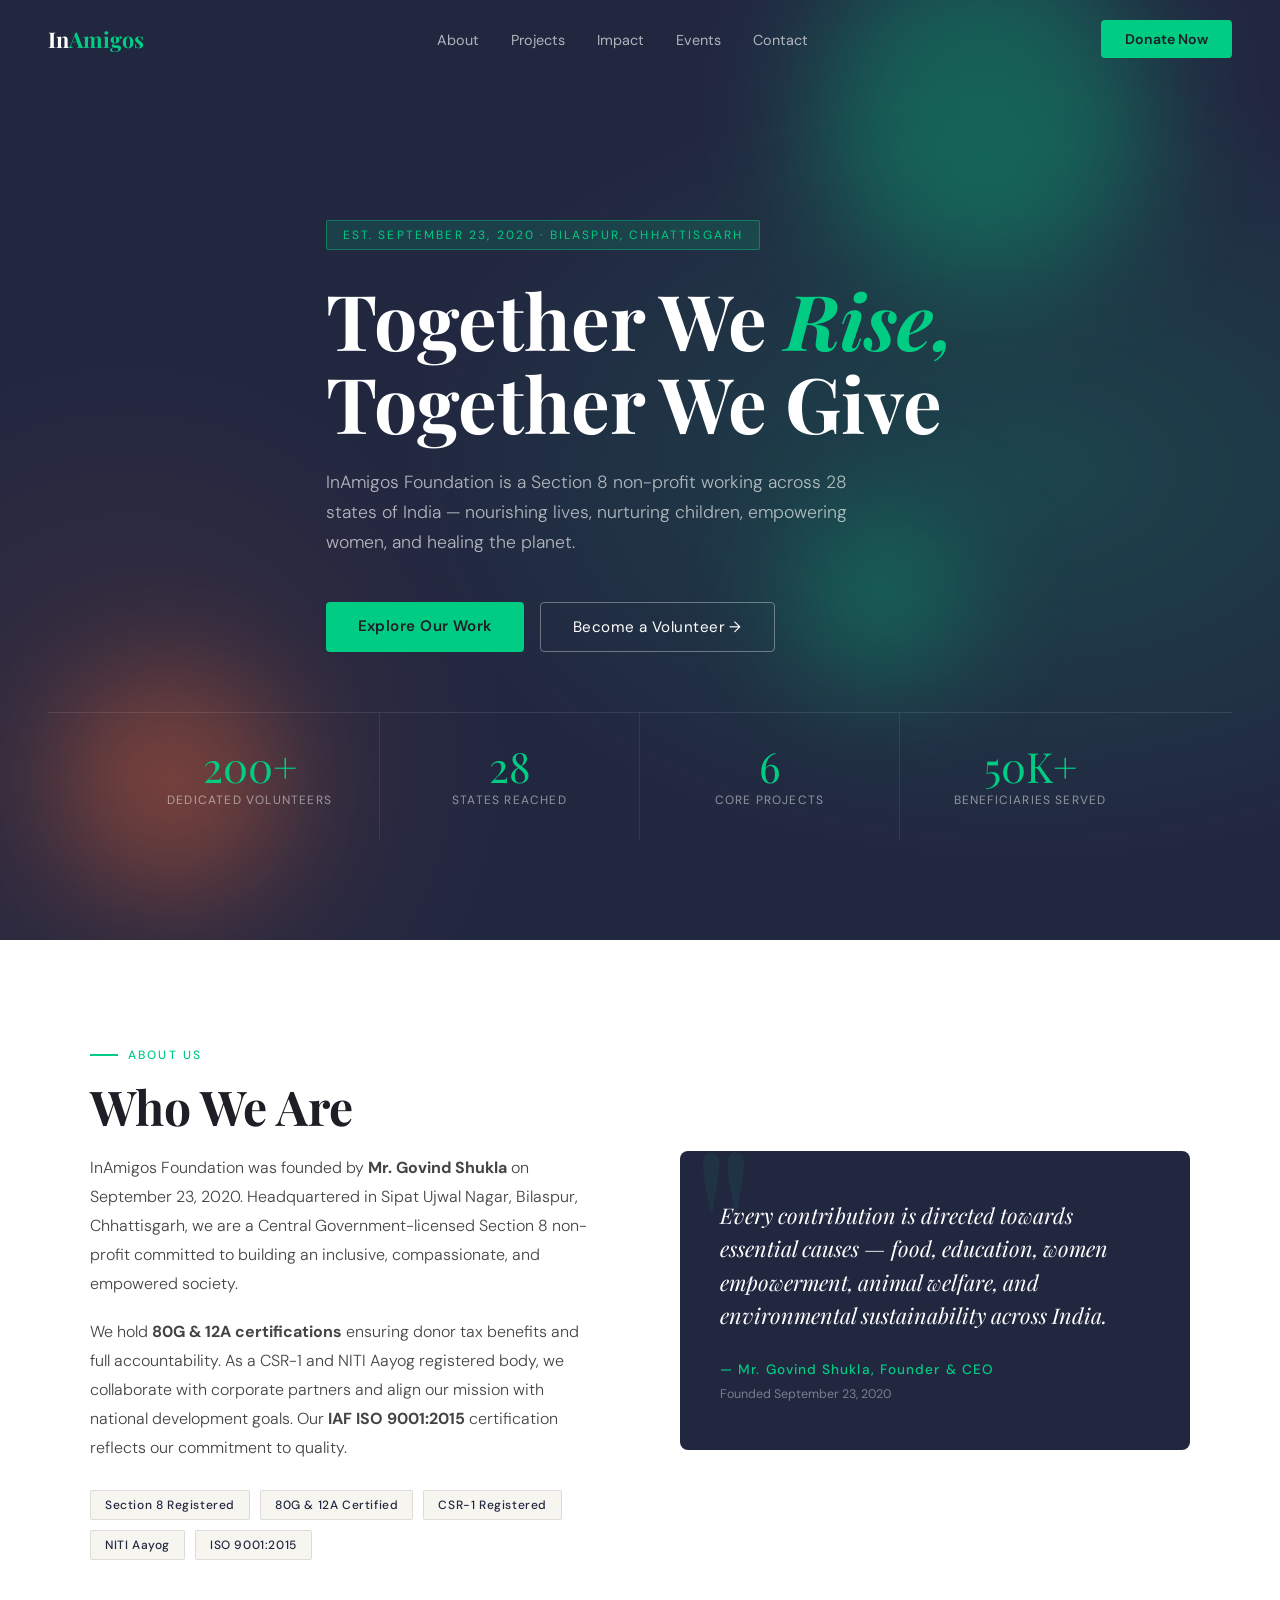
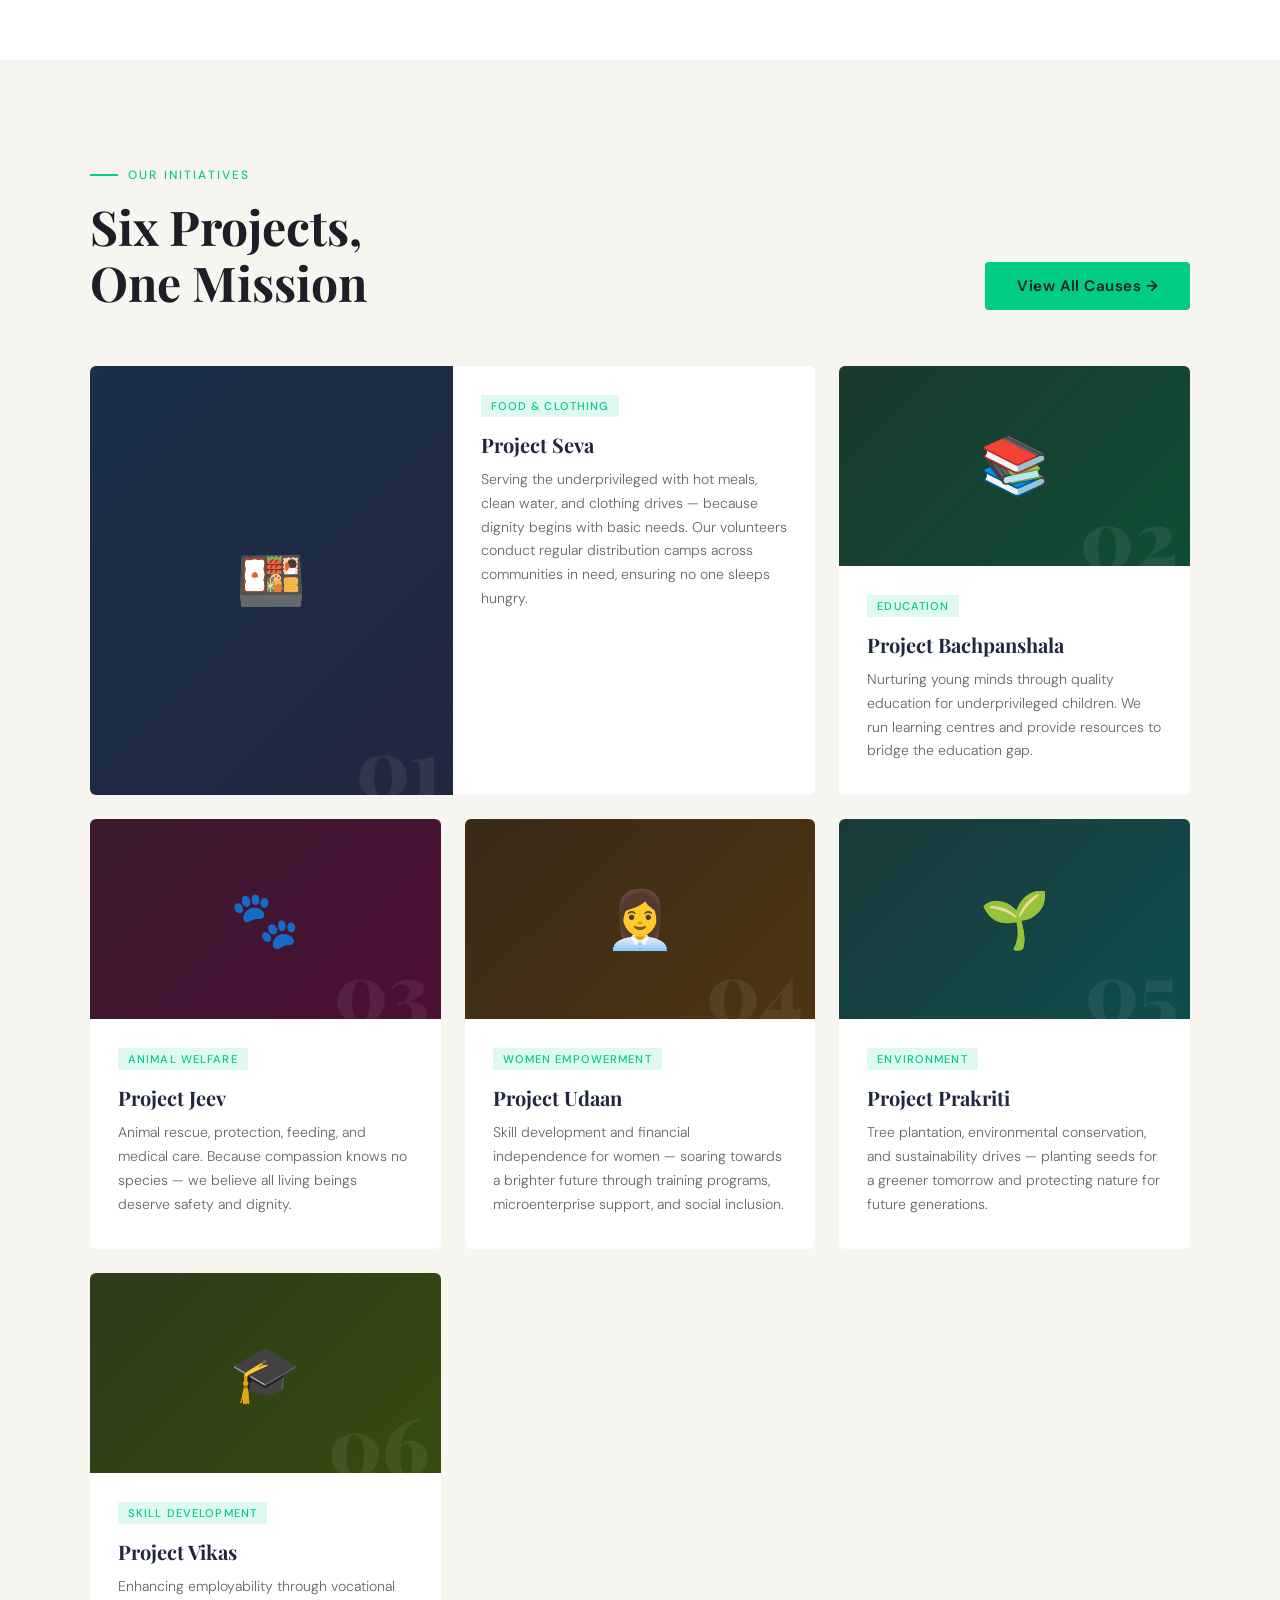
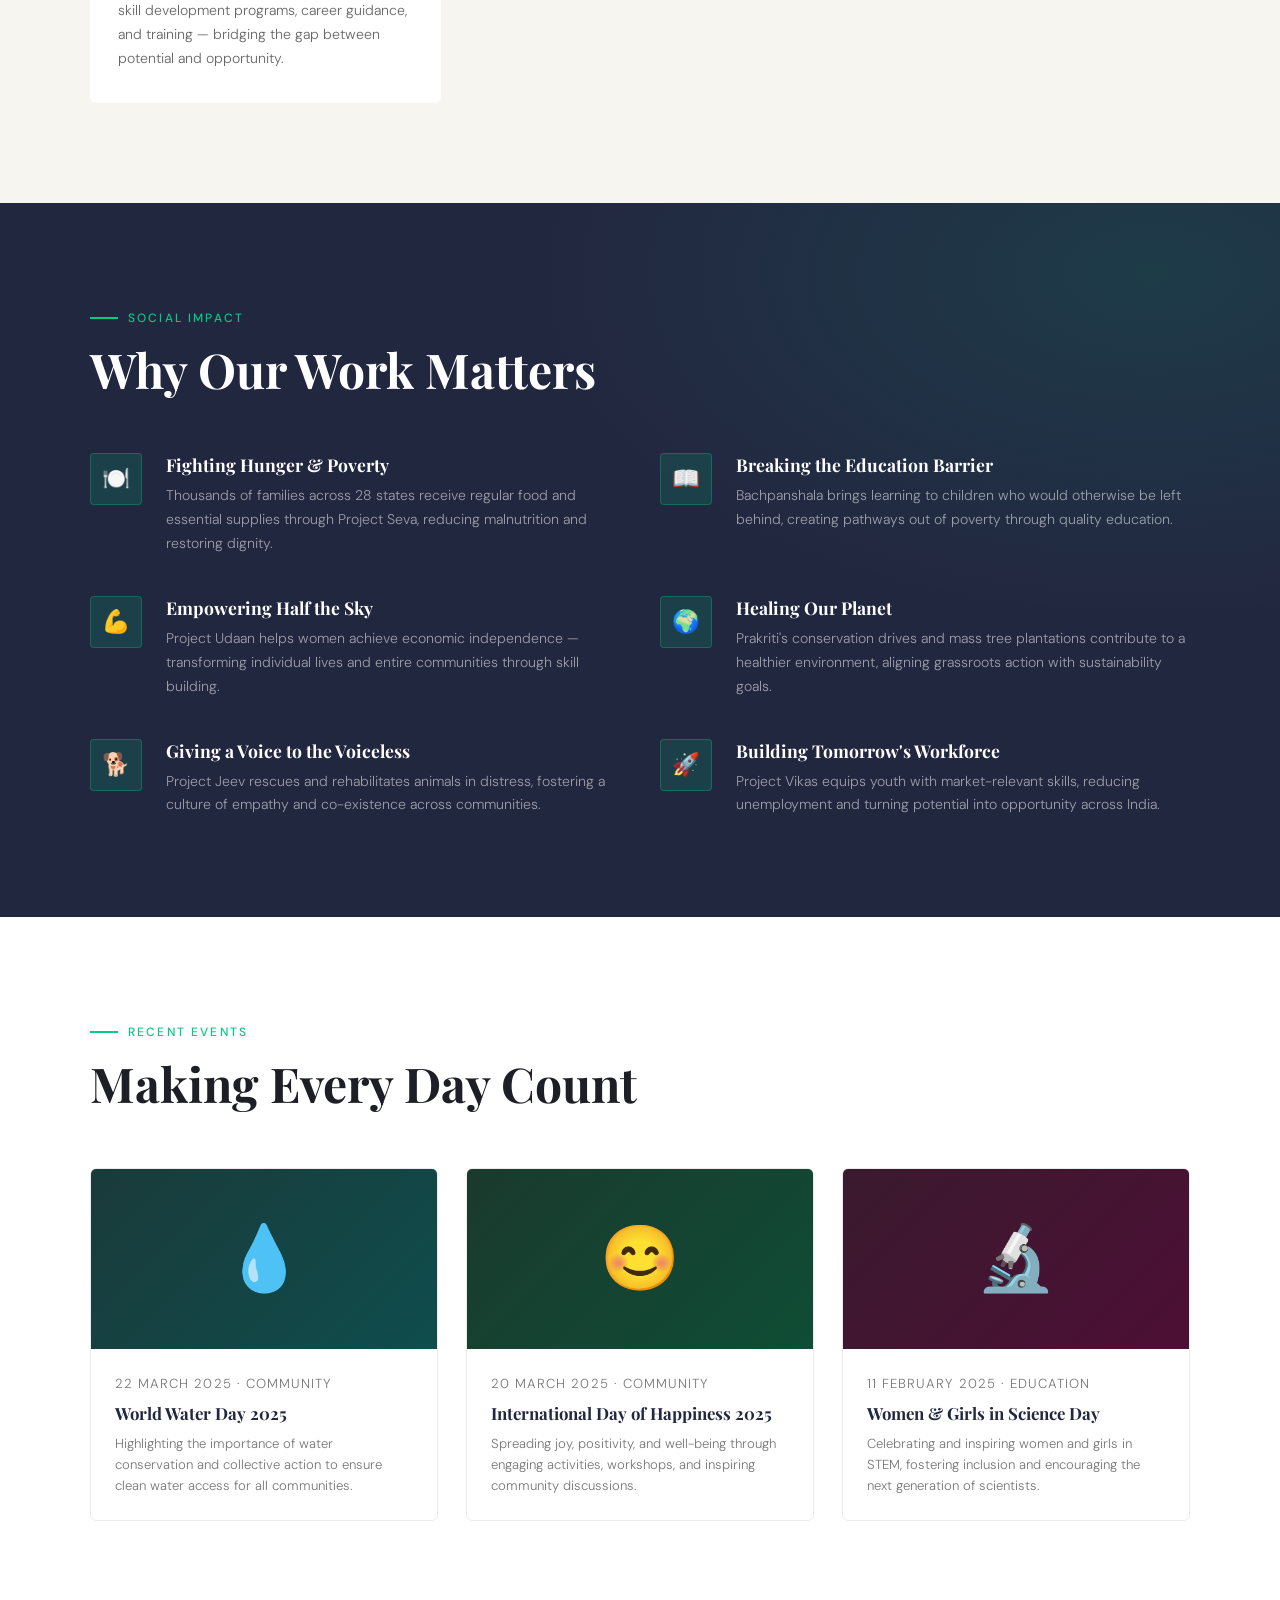
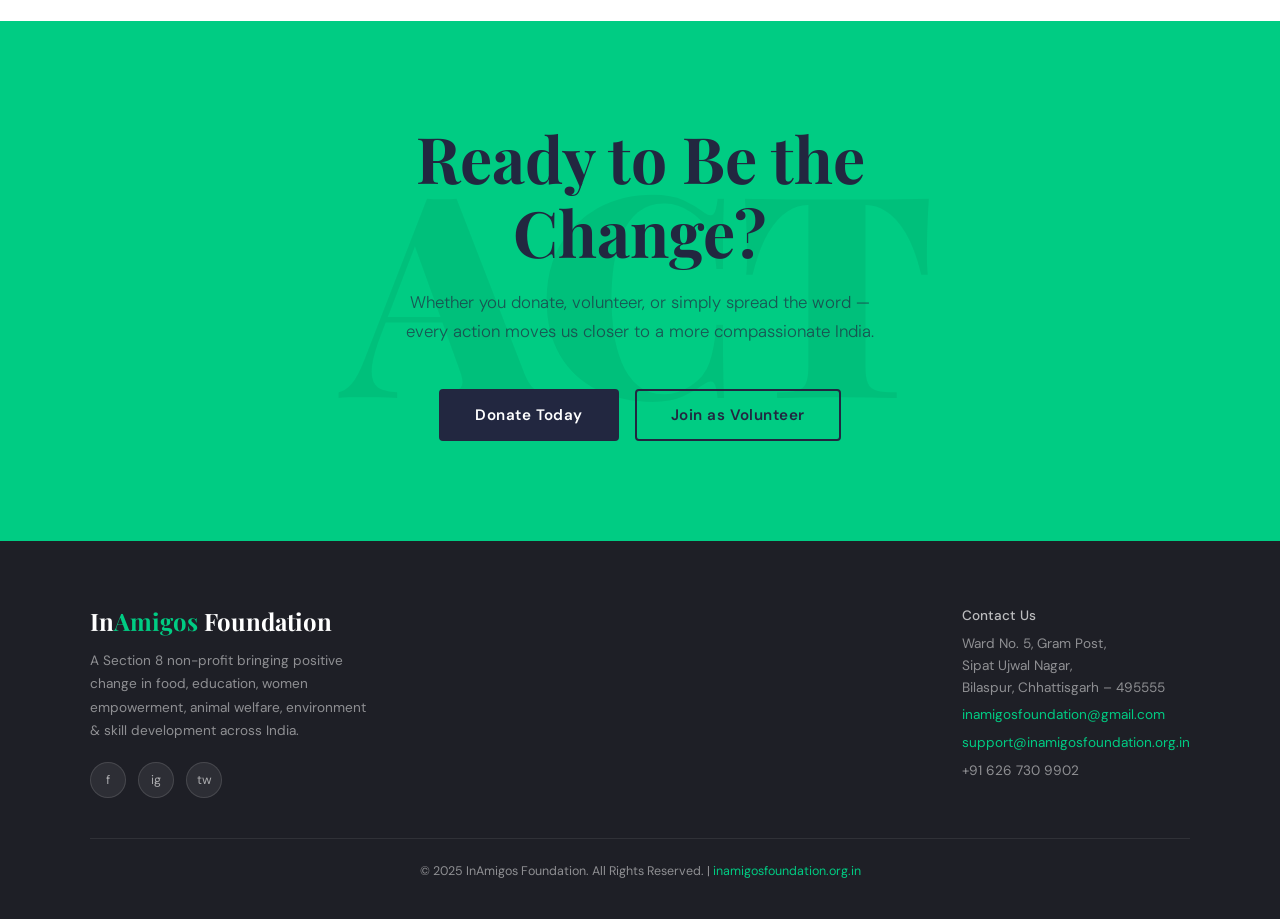
==== index.html @ 63fc0e7d "Fixed folder structure for deployment" ====
<!DOCTYPE html>
<html lang="en">
<head>
<meta charset="UTF-8">
<meta name="viewport" content="width=device-width, initial-scale=1.0">
<meta name="description" content="InAmigos Foundation – A Section 8 non-profit working across 28 states of India, nourishing lives, nurturing children, empowering women, and healing the planet.">
<meta name="keywords" content="InAmigos Foundation, NGO India, donate, volunteer, social impact, Chhattisgarh">
<meta property="og:title" content="InAmigos Foundation – Together We Rise">
<meta property="og:description" content="Serving 50,000+ beneficiaries across 28 states through food, education, women empowerment, animal welfare & environment.">
<title>InAmigos Foundation – Together We Rise</title>
<link rel="preconnect" href="https://fonts.googleapis.com">
<link href="https://fonts.googleapis.com/css2?family=Playfair+Display:ital,wght@0,700;0,900;1,700&family=DM+Sans:wght@300;400;500&display=swap" rel="stylesheet">
<link rel="stylesheet" href="css/style.css">
</head>
<body>

<!-- NAV -->
<nav id="navbar">
  <a href="#" class="nav-logo">In<span>Amigos</span></a>
  <ul class="nav-links">
    <li><a href="#about">About</a></li>
    <li><a href="#projects">Projects</a></li>
    <li><a href="#impact">Impact</a></li>
    <li><a href="#events">Events</a></li>
    <li><a href="#contact">Contact</a></li>
  </ul>
  <a href="https://rzp.io/l/kWQ87HP" target="_blank" class="nav-btn">Donate Now</a>
  <button class="hamburger" id="hamburger" aria-label="Toggle menu">
    <span></span><span></span><span></span>
  </button>
</nav>

<!-- MOBILE MENU -->
<div class="mobile-menu" id="mobileMenu">
  <a href="#about" onclick="closeMenu()">About</a>
  <a href="#projects" onclick="closeMenu()">Projects</a>
  <a href="#impact" onclick="closeMenu()">Impact</a>
  <a href="#events" onclick="closeMenu()">Events</a>
  <a href="#contact" onclick="closeMenu()">Contact</a>
  <a href="https://rzp.io/l/kWQ87HP" target="_blank" class="mobile-donate">Donate Now</a>
</div>

<!-- HERO -->
<section class="hero">
  <div class="orb orb1"></div>
  <div class="orb orb2"></div>
  <div class="orb orb3"></div>
  <div class="hero-inner">
    <span class="tagline">Est. September 23, 2020 · Bilaspur, Chhattisgarh</span>
    <h1>Together We <em>Rise,</em><br>Together We Give</h1>
    <p class="hero-sub">InAmigos Foundation is a Section 8 non-profit working across 28 states of India — nourishing lives, nurturing children, empowering women, and healing the planet.</p>
    <div class="hero-cta-row">
      <a href="#projects" class="btn-primary">Explore Our Work</a>
      <a href="https://forms.gle/AB4c1hLaDDmtrKGU7" target="_blank" class="btn-ghost">Become a Volunteer →</a>
    </div>
  </div>
  <div class="hero-stats">
    <div class="stat"><span class="stat-num">200+</span><span class="stat-label">Dedicated Volunteers</span></div>
    <div class="stat"><span class="stat-num">28</span><span class="stat-label">States Reached</span></div>
    <div class="stat"><span class="stat-num">6</span><span class="stat-label">Core Projects</span></div>
    <div class="stat"><span class="stat-num">50K+</span><span class="stat-label">Beneficiaries Served</span></div>
  </div>
</section>

<!-- ABOUT -->
<section class="about-section" id="about">
  <div class="container">
    <div class="about-grid">
      <div class="about-text reveal">
        <span class="section-label">About Us</span>
        <h2 class="section-heading">Who We Are</h2>
        <p>InAmigos Foundation was founded by <strong>Mr. Govind Shukla</strong> on September 23, 2020. Headquartered in Sipat Ujwal Nagar, Bilaspur, Chhattisgarh, we are a Central Government-licensed Section 8 non-profit committed to building an inclusive, compassionate, and empowered society.</p>
        <p>We hold <strong>80G &amp; 12A certifications</strong> ensuring donor tax benefits and full accountability. As a CSR-1 and NITI Aayog registered body, we collaborate with corporate partners and align our mission with national development goals. Our <strong>IAF ISO 9001:2015</strong> certification reflects our commitment to quality.</p>
        <div class="cert-badges">
          <span class="badge">Section 8 Registered</span>
          <span class="badge">80G &amp; 12A Certified</span>
          <span class="badge">CSR-1 Registered</span>
          <span class="badge">NITI Aayog</span>
          <span class="badge">ISO 9001:2015</span>
        </div>
      </div>
      <div class="about-visual reveal">
        <div class="about-card">
          <blockquote>Every contribution is directed towards essential causes — food, education, women empowerment, animal welfare, and environmental sustainability across India.</blockquote>
          <p class="founder">— Mr. Govind Shukla, Founder &amp; CEO</p>
          <p class="founding-date">Founded September 23, 2020</p>
        </div>
      </div>
    </div>
  </div>
</section>

<!-- PROJECTS -->
<section class="projects-section" id="projects">
  <div class="container">
    <div class="projects-intro reveal">
      <div>
        <span class="section-label">Our Initiatives</span>
        <h2 class="section-heading">Six Projects,<br>One Mission</h2>
      </div>
      <a href="https://inamigosfoundation.org.in/causes" target="_blank" class="btn-primary">View All Causes →</a>
    </div>
    <div class="projects-grid">
      <div class="project-card featured reveal">
        <div class="project-visual p1">
          <span class="emoji">🍱</span>
          <span class="project-num">01</span>
        </div>
        <div class="project-body">
          <span class="project-tag">Food &amp; Clothing</span>
          <h3>Project Seva</h3>
          <p>Serving the underprivileged with hot meals, clean water, and clothing drives — because dignity begins with basic needs. Our volunteers conduct regular distribution camps across communities in need, ensuring no one sleeps hungry.</p>
        </div>
      </div>
      <div class="project-card reveal">
        <div class="project-visual p2"><span class="emoji">📚</span><span class="project-num">02</span></div>
        <div class="project-body">
          <span class="project-tag">Education</span>
          <h3>Project Bachpanshala</h3>
          <p>Nurturing young minds through quality education for underprivileged children. We run learning centres and provide resources to bridge the education gap.</p>
        </div>
      </div>
      <div class="project-card reveal">
        <div class="project-visual p3"><span class="emoji">🐾</span><span class="project-num">03</span></div>
        <div class="project-body">
          <span class="project-tag">Animal Welfare</span>
          <h3>Project Jeev</h3>
          <p>Animal rescue, protection, feeding, and medical care. Because compassion knows no species — we believe all living beings deserve safety and dignity.</p>
        </div>
      </div>
      <div class="project-card reveal">
        <div class="project-visual p4"><span class="emoji">👩‍💼</span><span class="project-num">04</span></div>
        <div class="project-body">
          <span class="project-tag">Women Empowerment</span>
          <h3>Project Udaan</h3>
          <p>Skill development and financial independence for women — soaring towards a brighter future through training programs, microenterprise support, and social inclusion.</p>
        </div>
      </div>
      <div class="project-card reveal">
        <div class="project-visual p5"><span class="emoji">🌱</span><span class="project-num">05</span></div>
        <div class="project-body">
          <span class="project-tag">Environment</span>
          <h3>Project Prakriti</h3>
          <p>Tree plantation, environmental conservation, and sustainability drives — planting seeds for a greener tomorrow and protecting nature for future generations.</p>
        </div>
      </div>
      <div class="project-card reveal">
        <div class="project-visual p6"><span class="emoji">🎓</span><span class="project-num">06</span></div>
        <div class="project-body">
          <span class="project-tag">Skill Development</span>
          <h3>Project Vikas</h3>
          <p>Enhancing employability through vocational skill development programs, career guidance, and training — bridging the gap between potential and opportunity.</p>
        </div>
      </div>
    </div>
  </div>
</section>

<!-- IMPACT -->
<section class="impact-section" id="impact">
  <div class="container impact-inner">
    <div class="reveal">
      <span class="section-label green-label">Social Impact</span>
      <h2 class="section-heading white-heading">Why Our Work Matters</h2>
    </div>
    <div class="impact-grid">
      <div class="impact-item reveal">
        <div class="impact-icon">🍽️</div>
        <div class="impact-text">
          <h4>Fighting Hunger &amp; Poverty</h4>
          <p>Thousands of families across 28 states receive regular food and essential supplies through Project Seva, reducing malnutrition and restoring dignity.</p>
        </div>
      </div>
      <div class="impact-item reveal">
        <div class="impact-icon">📖</div>
        <div class="impact-text">
          <h4>Breaking the Education Barrier</h4>
          <p>Bachpanshala brings learning to children who would otherwise be left behind, creating pathways out of poverty through quality education.</p>
        </div>
      </div>
      <div class="impact-item reveal">
        <div class="impact-icon">💪</div>
        <div class="impact-text">
          <h4>Empowering Half the Sky</h4>
          <p>Project Udaan helps women achieve economic independence — transforming individual lives and entire communities through skill building.</p>
        </div>
      </div>
      <div class="impact-item reveal">
        <div class="impact-icon">🌍</div>
        <div class="impact-text">
          <h4>Healing Our Planet</h4>
          <p>Prakriti's conservation drives and mass tree plantations contribute to a healthier environment, aligning grassroots action with sustainability goals.</p>
        </div>
      </div>
      <div class="impact-item reveal">
        <div class="impact-icon">🐕</div>
        <div class="impact-text">
          <h4>Giving a Voice to the Voiceless</h4>
          <p>Project Jeev rescues and rehabilitates animals in distress, fostering a culture of empathy and co-existence across communities.</p>
        </div>
      </div>
      <div class="impact-item reveal">
        <div class="impact-icon">🚀</div>
        <div class="impact-text">
          <h4>Building Tomorrow's Workforce</h4>
          <p>Project Vikas equips youth with market-relevant skills, reducing unemployment and turning potential into opportunity across India.</p>
        </div>
      </div>
    </div>
  </div>
</section>

<!-- EVENTS -->
<section class="events-section" id="events">
  <div class="container">
    <div class="reveal">
      <span class="section-label">Recent Events</span>
      <h2 class="section-heading">Making Every Day Count</h2>
    </div>
    <div class="events-row">
      <div class="event-card reveal">
        <div class="event-img p5">💧</div>
        <div class="event-meta">
          <p class="event-date">22 March 2025 · Community</p>
          <h4>World Water Day 2025</h4>
          <p>Highlighting the importance of water conservation and collective action to ensure clean water access for all communities.</p>
        </div>
      </div>
      <div class="event-card reveal">
        <div class="event-img p2">😊</div>
        <div class="event-meta">
          <p class="event-date">20 March 2025 · Community</p>
          <h4>International Day of Happiness 2025</h4>
          <p>Spreading joy, positivity, and well-being through engaging activities, workshops, and inspiring community discussions.</p>
        </div>
      </div>
      <div class="event-card reveal">
        <div class="event-img p3">🔬</div>
        <div class="event-meta">
          <p class="event-date">11 February 2025 · Education</p>
          <h4>Women &amp; Girls in Science Day</h4>
          <p>Celebrating and inspiring women and girls in STEM, fostering inclusion and encouraging the next generation of scientists.</p>
        </div>
      </div>
    </div>
  </div>
</section>

<!-- CTA -->
<section class="cta-section">
  <h2>Ready to Be the Change?</h2>
  <p>Whether you donate, volunteer, or simply spread the word — every action moves us closer to a more compassionate India.</p>
  <div class="cta-buttons">
    <a href="https://rzp.io/l/kWQ87HP" target="_blank" class="btn-dark">Donate Today</a>
    <a href="https://forms.gle/AB4c1hLaDDmtrKGU7" target="_blank" class="btn-outline-dark">Join as Volunteer</a>
  </div>
</section>

<!-- FOOTER -->
<footer id="contact">
  <div class="footer-inner">
    <div class="footer-brand">
      <div class="logo-text">In<span>Amigos</span> Foundation</div>
      <p>A Section 8 non-profit bringing positive change in food, education, women empowerment, animal welfare, environment &amp; skill development across India.</p>
      <div class="footer-social">
        <a href="https://www.facebook.com/inamigos.inamigos" target="_blank" class="social-dot" aria-label="Facebook">f</a>
        <a href="https://www.instagram.com/inamigos/" target="_blank" class="social-dot" aria-label="Instagram">ig</a>
        <a href="https://twitter.com" target="_blank" class="social-dot" aria-label="Twitter">tw</a>
      </div>
    </div>
    <div class="footer-contact">
      <p class="footer-contact-heading">Contact Us</p>
      <p>Ward No. 5, Gram Post,<br>Sipat Ujwal Nagar,<br>Bilaspur, Chhattisgarh – 495555</p>
      <p><a href="mailto:inamigosfoundation@gmail.com">inamigosfoundation@gmail.com</a></p>
      <p><a href="mailto:support@inamigosfoundation.org.in">support@inamigosfoundation.org.in</a></p>
      <p class="footer-phone">+91 626 730 9902</p>
    </div>
  </div>
  <div class="footer-bottom">
    <p>© 2025 InAmigos Foundation. All Rights Reserved. |
      <a href="https://inamigosfoundation.org.in" target="_blank">inamigosfoundation.org.in</a>
    </p>
  </div>
</footer>

<script src="js/main.js"></script>
</body>
</html>
---- css/style.css ----
/* ── VARIABLES ── */
:root {
  --green: #00CC83;
  --dark: #1E1F26;
  --navy: #222740;
  --cream: #F7F5F0;
  --white: #FFFFFF;
  --accent: #FF6B35;
  --transition: 0.3s ease;
}

/* ── RESET ── */
*, *::before, *::after { box-sizing: border-box; margin: 0; padding: 0; }
html { scroll-behavior: smooth; }
body {
  font-family: 'DM Sans', sans-serif;
  background: var(--cream);
  color: var(--dark);
  overflow-x: hidden;
}
a { text-decoration: none; }
img { max-width: 100%; display: block; }

/* ── NAV ── */
nav {
  position: fixed;
  top: 0; left: 0; right: 0;
  z-index: 100;
  padding: 20px 48px;
  display: flex;
  justify-content: space-between;
  align-items: center;
  transition: background var(--transition), padding var(--transition);
}
nav.scrolled {
  background: rgba(30, 31, 38, 0.95);
  backdrop-filter: blur(12px);
  padding: 14px 48px;
  box-shadow: 0 4px 24px rgba(0,0,0,0.3);
}
.nav-logo {
  font-family: 'Playfair Display', serif;
  font-size: 1.35rem;
  color: var(--white);
  font-weight: 700;
}
.nav-logo span { color: var(--green); }
.nav-links {
  display: flex;
  gap: 32px;
  list-style: none;
}
.nav-links a {
  color: rgba(255,255,255,0.65);
  font-size: 0.9rem;
  transition: color var(--transition);
}
.nav-links a:hover { color: var(--green); }
.nav-btn {
  background: var(--green);
  color: var(--dark);
  font-weight: 600;
  font-size: 0.88rem;
  padding: 10px 24px;
  border-radius: 4px;
  transition: opacity var(--transition), transform var(--transition);
}
.nav-btn:hover { opacity: 0.88; transform: translateY(-1px); }

/* Hamburger */
.hamburger {
  display: none;
  flex-direction: column;
  gap: 5px;
  background: none;
  border: none;
  cursor: pointer;
  padding: 4px;
}
.hamburger span {
  display: block;
  width: 26px;
  height: 2px;
  background: var(--white);
  border-radius: 2px;
  transition: var(--transition);
}

/* Mobile Menu */
.mobile-menu {
  display: none;
  flex-direction: column;
  position: fixed;
  top: 0; left: 0; right: 0; bottom: 0;
  background: var(--navy);
  z-index: 99;
  padding: 100px 40px 40px;
  gap: 24px;
}
.mobile-menu.open { display: flex; }
.mobile-menu a {
  color: rgba(255,255,255,0.75);
  font-size: 1.4rem;
  font-family: 'Playfair Display', serif;
  transition: color var(--transition);
}
.mobile-menu a:hover { color: var(--green); }
.mobile-donate {
  background: var(--green) !important;
  color: var(--dark) !important;
  padding: 14px 28px;
  border-radius: 4px;
  font-size: 1rem !important;
  font-family: 'DM Sans', sans-serif !important;
  font-weight: 600;
  text-align: center;
  margin-top: 12px;
}

/* ── HERO ── */
.hero {
  min-height: 100vh;
  background: var(--navy);
  position: relative;
  display: flex;
  flex-direction: column;
  justify-content: center;
  overflow: hidden;
}
.hero::before {
  content: '';
  position: absolute;
  inset: 0;
  background:
    radial-gradient(ellipse 70% 60% at 80% 50%, rgba(0,204,131,0.18) 0%, transparent 70%),
    radial-gradient(ellipse 50% 70% at 10% 80%, rgba(255,107,53,0.10) 0%, transparent 60%);
  pointer-events: none;
}
.orb {
  position: absolute;
  border-radius: 50%;
  filter: blur(60px);
  opacity: 0.35;
  animation: drift 8s ease-in-out infinite alternate;
  pointer-events: none;
}
.orb1 { width: 340px; height: 340px; background: var(--green); top: -60px; right: 10%; animation-delay: 0s; }
.orb2 { width: 220px; height: 220px; background: var(--accent); bottom: 5%; left: 5%; animation-delay: 2s; }
.orb3 { width: 160px; height: 160px; background: var(--green); top: 55%; right: 25%; animation-delay: 4s; }

@keyframes drift {
  from { transform: translate(0, 0) scale(1); }
  to   { transform: translate(20px, -30px) scale(1.08); }
}

.hero-inner {
  position: relative;
  z-index: 2;
  max-width: 1100px;
  margin: 0 auto;
  padding: 120px 48px 60px;
}
.tagline {
  display: inline-block;
  background: rgba(0,204,131,0.15);
  border: 1px solid rgba(0,204,131,0.4);
  color: var(--green);
  font-size: 0.75rem;
  letter-spacing: 0.18em;
  text-transform: uppercase;
  padding: 6px 16px;
  border-radius: 2px;
  margin-bottom: 28px;
  animation: fadeUp 0.8s ease both;
}
.hero h1 {
  font-family: 'Playfair Display', serif;
  font-size: clamp(2.8rem, 6vw, 5.2rem);
  color: var(--white);
  line-height: 1.08;
  max-width: 800px;
  animation: fadeUp 0.8s 0.15s ease both;
}
.hero h1 em { font-style: italic; color: var(--green); }
.hero-sub {
  margin-top: 24px;
  font-size: 1.1rem;
  color: rgba(255,255,255,0.65);
  max-width: 560px;
  line-height: 1.7;
  font-weight: 300;
  animation: fadeUp 0.8s 0.3s ease both;
}
.hero-cta-row {
  margin-top: 44px;
  display: flex;
  gap: 16px;
  flex-wrap: wrap;
  animation: fadeUp 0.8s 0.45s ease both;
}

/* ── BUTTONS ── */
.btn-primary {
  display: inline-block;
  background: var(--green);
  color: var(--dark);
  font-weight: 600;
  font-size: 0.95rem;
  padding: 14px 32px;
  border-radius: 4px;
  letter-spacing: 0.03em;
  transition: transform var(--transition), box-shadow var(--transition);
}
.btn-primary:hover { transform: translateY(-2px); box-shadow: 0 12px 32px rgba(0,204,131,0.35); }

.btn-ghost {
  display: inline-block;
  border: 1.5px solid rgba(255,255,255,0.35);
  color: var(--white);
  font-size: 0.95rem;
  padding: 14px 32px;
  border-radius: 4px;
  letter-spacing: 0.03em;
  transition: border-color var(--transition), background var(--transition);
}
.btn-ghost:hover { border-color: var(--green); background: rgba(0,204,131,0.1); }

.btn-dark {
  display: inline-block;
  background: var(--navy);
  color: var(--white);
  font-weight: 600;
  font-size: 0.95rem;
  padding: 16px 36px;
  border-radius: 4px;
  letter-spacing: 0.03em;
  transition: transform var(--transition), box-shadow var(--transition);
}
.btn-dark:hover { transform: translateY(-2px); box-shadow: 0 12px 32px rgba(34,39,64,0.35); }

.btn-outline-dark {
  display: inline-block;
  border: 2px solid var(--navy);
  color: var(--navy);
  font-weight: 600;
  font-size: 0.95rem;
  padding: 14px 34px;
  border-radius: 4px;
  letter-spacing: 0.03em;
  transition: background var(--transition);
}
.btn-outline-dark:hover { background: rgba(34,39,64,0.1); }

/* ── HERO STATS ── */
.hero-stats {
  position: relative;
  z-index: 2;
  border-top: 1px solid rgba(255,255,255,0.1);
  display: flex;
  justify-content: center;
  flex-wrap: wrap;
}
.stat {
  flex: 1 1 180px;
  max-width: 260px;
  padding: 32px 28px;
  text-align: center;
  border-right: 1px solid rgba(255,255,255,0.08);
  animation: fadeUp 0.8s 0.6s ease both;
}
.stat:last-child { border-right: none; }
.stat-num {
  font-family: 'Playfair Display', serif;
  font-size: 2.6rem;
  color: var(--green);
  display: block;
  line-height: 1;
}
.stat-label {
  font-size: 0.75rem;
  color: rgba(255,255,255,0.5);
  text-transform: uppercase;
  letter-spacing: 0.1em;
  margin-top: 6px;
  display: block;
}

/* ── SHARED SECTION STYLES ── */
section { padding: 100px 48px; }
.container { max-width: 1100px; margin: 0 auto; }

.section-label {
  display: inline-flex;
  align-items: center;
  gap: 10px;
  font-size: 0.75rem;
  text-transform: uppercase;
  letter-spacing: 0.18em;
  color: var(--green);
  font-weight: 500;
  margin-bottom: 16px;
}
.section-label::before {
  content: '';
  display: block;
  width: 28px;
  height: 2px;
  background: var(--green);
}
.green-label { color: var(--green); }
.green-label::before { background: var(--green); }

.section-heading {
  font-family: 'Playfair Display', serif;
  font-size: clamp(2rem, 4vw, 3rem);
  line-height: 1.15;
  color: var(--dark);
}
.white-heading { color: var(--white); }

/* ── ABOUT ── */
.about-section { background: var(--white); }
.about-grid {
  display: grid;
  grid-template-columns: 1fr 1fr;
  gap: 80px;
  align-items: center;
}
.about-text p {
  margin-top: 20px;
  font-size: 1rem;
  line-height: 1.8;
  color: #444;
  font-weight: 300;
}
.cert-badges {
  margin-top: 28px;
  display: flex;
  flex-wrap: wrap;
  gap: 10px;
}
.badge {
  background: var(--cream);
  border: 1px solid rgba(0,0,0,0.1);
  padding: 6px 14px;
  border-radius: 2px;
  font-size: 0.75rem;
  font-weight: 500;
  color: var(--navy);
  letter-spacing: 0.05em;
}
.about-card {
  background: var(--navy);
  color: var(--white);
  border-radius: 8px;
  padding: 48px 40px;
  position: relative;
  overflow: hidden;
}
.about-card::before {
  content: '"';
  font-family: 'Playfair Display', serif;
  font-size: 14rem;
  color: rgba(0,204,131,0.08);
  position: absolute;
  top: -40px; left: 10px;
  line-height: 1;
  pointer-events: none;
}
.about-card blockquote {
  font-family: 'Playfair Display', serif;
  font-style: italic;
  font-size: 1.35rem;
  line-height: 1.55;
  position: relative;
  z-index: 1;
}
.about-card .founder {
  margin-top: 28px;
  font-size: 0.85rem;
  color: var(--green);
  letter-spacing: 0.08em;
  font-weight: 500;
  position: relative;
  z-index: 1;
}
.founding-date {
  margin-top: 8px;
  font-size: 0.78rem;
  color: rgba(255,255,255,0.4);
  position: relative;
  z-index: 1;
}

/* ── PROJECTS ── */
.projects-section { background: var(--cream); }
.projects-intro {
  display: flex;
  justify-content: space-between;
  align-items: flex-end;
  margin-bottom: 56px;
  flex-wrap: wrap;
  gap: 20px;
}
.projects-grid {
  display: grid;
  grid-template-columns: repeat(3, 1fr);
  gap: 24px;
}
.project-card {
  background: var(--white);
  border-radius: 6px;
  overflow: hidden;
  transition: transform var(--transition), box-shadow var(--transition);
}
.project-card:hover { transform: translateY(-6px); box-shadow: 0 24px 48px rgba(0,0,0,0.10); }
.project-card.featured {
  grid-column: span 2;
  display: grid;
  grid-template-columns: 1fr 1fr;
}
.project-visual {
  min-height: 200px;
  position: relative;
  display: flex;
  align-items: center;
  justify-content: center;
}
.project-visual .emoji {
  font-size: 3.5rem;
  position: relative;
  z-index: 1;
}
.project-visual .project-num {
  font-family: 'Playfair Display', serif;
  font-size: 5rem;
  color: rgba(255,255,255,0.07);
  position: absolute;
  bottom: -10px; right: 12px;
  line-height: 1;
  font-weight: 900;
}
.p1 { background: linear-gradient(135deg, #1a2f4a, #222740); }
.p2 { background: linear-gradient(135deg, #1a3a2e, #0f4d35); }
.p3 { background: linear-gradient(135deg, #3a1a2e, #4d0f35); }
.p4 { background: linear-gradient(135deg, #3a2a1a, #4d3510); }
.p5 { background: linear-gradient(135deg, #1a3a3a, #0f4d4d); }
.p6 { background: linear-gradient(135deg, #2e3a1a, #354d0f); }
.project-body { padding: 28px 28px 32px; }
.project-body h3 {
  font-family: 'Playfair Display', serif;
  font-size: 1.25rem;
  color: var(--navy);
  margin-bottom: 10px;
}
.project-body p { font-size: 0.88rem; line-height: 1.7; color: #666; font-weight: 300; }
.project-tag {
  display: inline-block;
  background: rgba(0,204,131,0.12);
  color: var(--green);
  font-size: 0.7rem;
  letter-spacing: 0.1em;
  text-transform: uppercase;
  padding: 4px 10px;
  border-radius: 2px;
  margin-bottom: 14px;
  font-weight: 500;
}

/* ── IMPACT ── */
.impact-section {
  background: var(--navy);
  position: relative;
  overflow: hidden;
}
.impact-section::before {
  content: '';
  position: absolute;
  inset: 0;
  background: radial-gradient(ellipse 80% 80% at 90% 10%, rgba(0,204,131,0.12) 0%, transparent 60%);
  pointer-events: none;
}
.impact-inner { position: relative; z-index: 1; }
.impact-grid {
  display: grid;
  grid-template-columns: repeat(2, 1fr);
  gap: 40px;
  margin-top: 56px;
}
.impact-item { display: flex; gap: 24px; align-items: flex-start; }
.impact-icon {
  width: 52px; height: 52px;
  background: rgba(0,204,131,0.15);
  border: 1px solid rgba(0,204,131,0.3);
  border-radius: 4px;
  display: flex;
  align-items: center;
  justify-content: center;
  font-size: 1.4rem;
  flex-shrink: 0;
}
.impact-text h4 {
  font-family: 'Playfair Display', serif;
  font-size: 1.1rem;
  margin-bottom: 8px;
  color: var(--white);
}
.impact-text p { font-size: 0.88rem; color: rgba(255,255,255,0.55); line-height: 1.7; font-weight: 300; }

/* ── EVENTS ── */
.events-section { background: var(--white); }
.events-row {
  display: grid;
  grid-template-columns: repeat(3, 1fr);
  gap: 28px;
  margin-top: 56px;
}
.event-card {
  border: 1px solid rgba(0,0,0,0.08);
  border-radius: 6px;
  overflow: hidden;
  transition: border-color var(--transition);
}
.event-card:hover { border-color: var(--green); }
.event-img {
  height: 180px;
  display: flex;
  align-items: center;
  justify-content: center;
  font-size: 4rem;
}
.event-meta { padding: 24px; }
.event-date {
  font-size: 0.72rem;
  color: var(--green);
  font-weight: 500;
  letter-spacing: 0.08em;
  text-transform: uppercase;
  margin-bottom: 8px;
}
.event-meta h4 {
  font-family: 'Playfair Display', serif;
  font-size: 1.05rem;
  color: var(--navy);
  margin-bottom: 8px;
  line-height: 1.4;
}
.event-meta p { font-size: 0.82rem; color: #777; line-height: 1.6; font-weight: 300; }

/* ── CTA ── */
.cta-section {
  background: var(--green);
  padding: 100px 48px;
  text-align: center;
  position: relative;
  overflow: hidden;
}
.cta-section::before {
  content: 'ACT';
  font-family: 'Playfair Display', serif;
  font-size: 22vw;
  color: rgba(0,0,0,0.06);
  position: absolute;
  top: 50%; left: 50%;
  transform: translate(-50%, -50%);
  white-space: nowrap;
  pointer-events: none;
  font-weight: 900;
}
.cta-section h2 {
  font-family: 'Playfair Display', serif;
  font-size: clamp(2.2rem, 5vw, 4rem);
  color: var(--navy);
  position: relative;
  z-index: 1;
  line-height: 1.15;
  max-width: 700px;
  margin: 0 auto;
}
.cta-section p {
  margin: 20px auto 0;
  font-size: 1.05rem;
  color: rgba(34,39,64,0.7);
  position: relative;
  z-index: 1;
  max-width: 480px;
  font-weight: 300;
  line-height: 1.7;
}
.cta-buttons {
  margin-top: 44px;
  display: flex;
  gap: 16px;
  justify-content: center;
  flex-wrap: wrap;
  position: relative;
  z-index: 1;
}

/* ── FOOTER ── */
footer {
  background: var(--dark);
  color: rgba(255,255,255,0.5);
  padding: 64px 48px 40px;
  font-size: 0.85rem;
}
.footer-inner {
  max-width: 1100px;
  margin: 0 auto;
  display: flex;
  justify-content: space-between;
  align-items: flex-start;
  flex-wrap: wrap;
  gap: 48px;
}
.footer-brand .logo-text {
  font-family: 'Playfair Display', serif;
  font-size: 1.5rem;
  color: var(--white);
  font-weight: 700;
}
.footer-brand .logo-text span { color: var(--green); }
.footer-brand p { margin-top: 12px; max-width: 280px; line-height: 1.7; }
.footer-social { display: flex; gap: 12px; margin-top: 20px; }
.social-dot {
  width: 36px; height: 36px;
  background: rgba(255,255,255,0.07);
  border: 1px solid rgba(255,255,255,0.12);
  border-radius: 50%;
  display: flex;
  align-items: center;
  justify-content: center;
  font-size: 0.78rem;
  color: rgba(255,255,255,0.6);
  transition: background var(--transition), color var(--transition);
}
.social-dot:hover { background: var(--green); color: var(--dark); }
.footer-contact-heading { color: rgba(255,255,255,0.7); font-weight: 500; margin-bottom: 14px; }
.footer-contact p { margin-bottom: 6px; line-height: 1.6; }
.footer-contact a { color: var(--green); }
.footer-contact a:hover { text-decoration: underline; }
.footer-phone { margin-top: 6px; color: rgba(255,255,255,0.5); }
.footer-bottom {
  max-width: 1100px;
  margin: 40px auto 0;
  padding-top: 24px;
  border-top: 1px solid rgba(255,255,255,0.08);
  text-align: center;
  font-size: 0.78rem;
}
.footer-bottom a { color: var(--green); }

/* ── ANIMATIONS ── */
@keyframes fadeUp {
  from { opacity: 0; transform: translateY(24px); }
  to   { opacity: 1; transform: translateY(0); }
}
.reveal {
  opacity: 0;
  transform: translateY(30px);
  transition: opacity 0.7s ease, transform 0.7s ease;
}
.reveal.visible { opacity: 1; transform: translateY(0); }

/* ── RESPONSIVE ── */
@media (max-width: 960px) {
  section { padding: 72px 24px; }
  .cta-section { padding: 80px 24px; }
  nav { padding: 16px 24px; }
  nav.scrolled { padding: 12px 24px; }
  footer { padding: 48px 24px 32px; }

  .nav-links { display: none; }
  .nav-btn { display: none; }
  .hamburger { display: flex; }

  .about-grid { grid-template-columns: 1fr; gap: 40px; }
  .projects-grid { grid-template-columns: 1fr; }
  .project-card.featured { grid-column: span 1; grid-template-columns: 1fr; }
  .impact-grid { grid-template-columns: 1fr; }
  .events-row { grid-template-columns: 1fr; }
  .hero-inner { padding: 110px 24px 48px; }
  .hero-stats { flex-wrap: wrap; }
  .stat { flex: 1 1 140px; border-right: none; border-bottom: 1px solid rgba(255,255,255,0.08); }
  .stat:last-child { border-bottom: none; }
}

@media (max-width: 480px) {
  .hero h1 { font-size: 2.4rem; }
  .hero-cta-row { flex-direction: column; }
  .btn-primary, .btn-ghost { text-align: center; }
  .projects-intro { flex-direction: column; align-items: flex-start; }
}
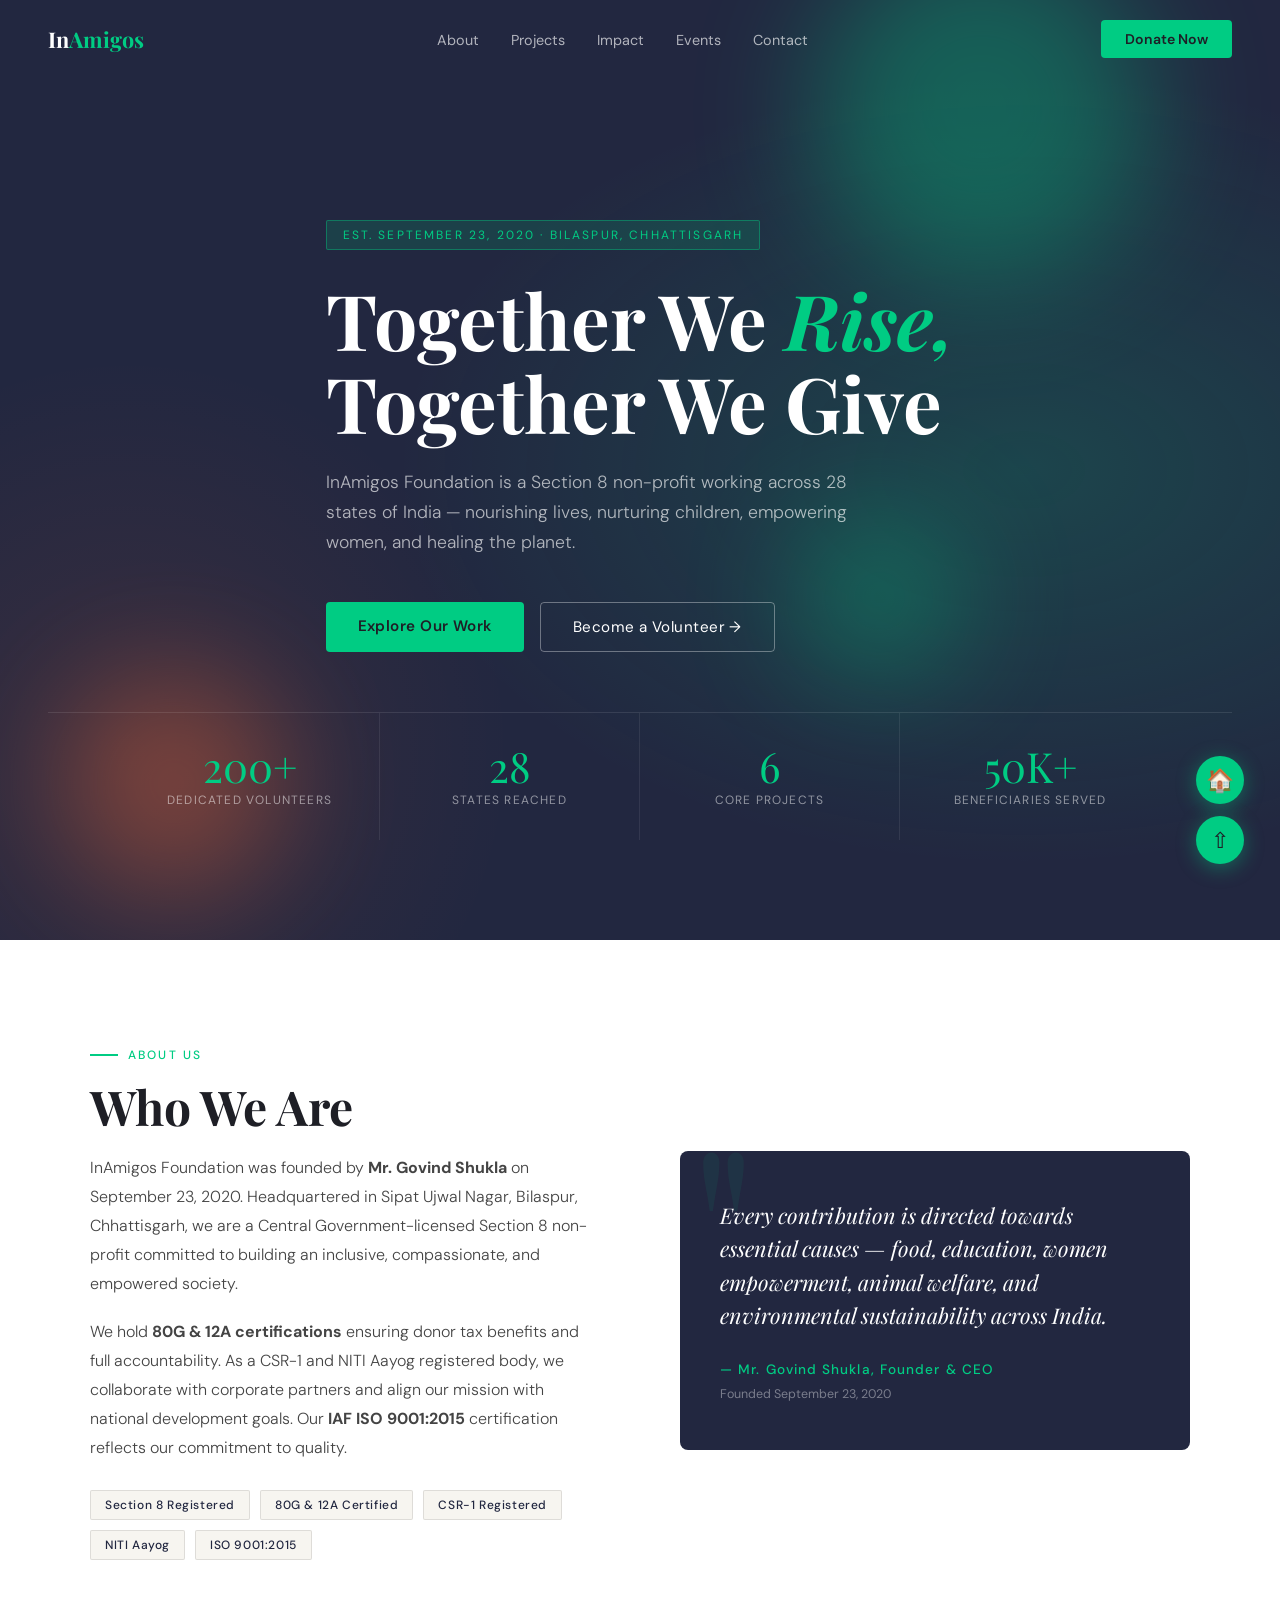
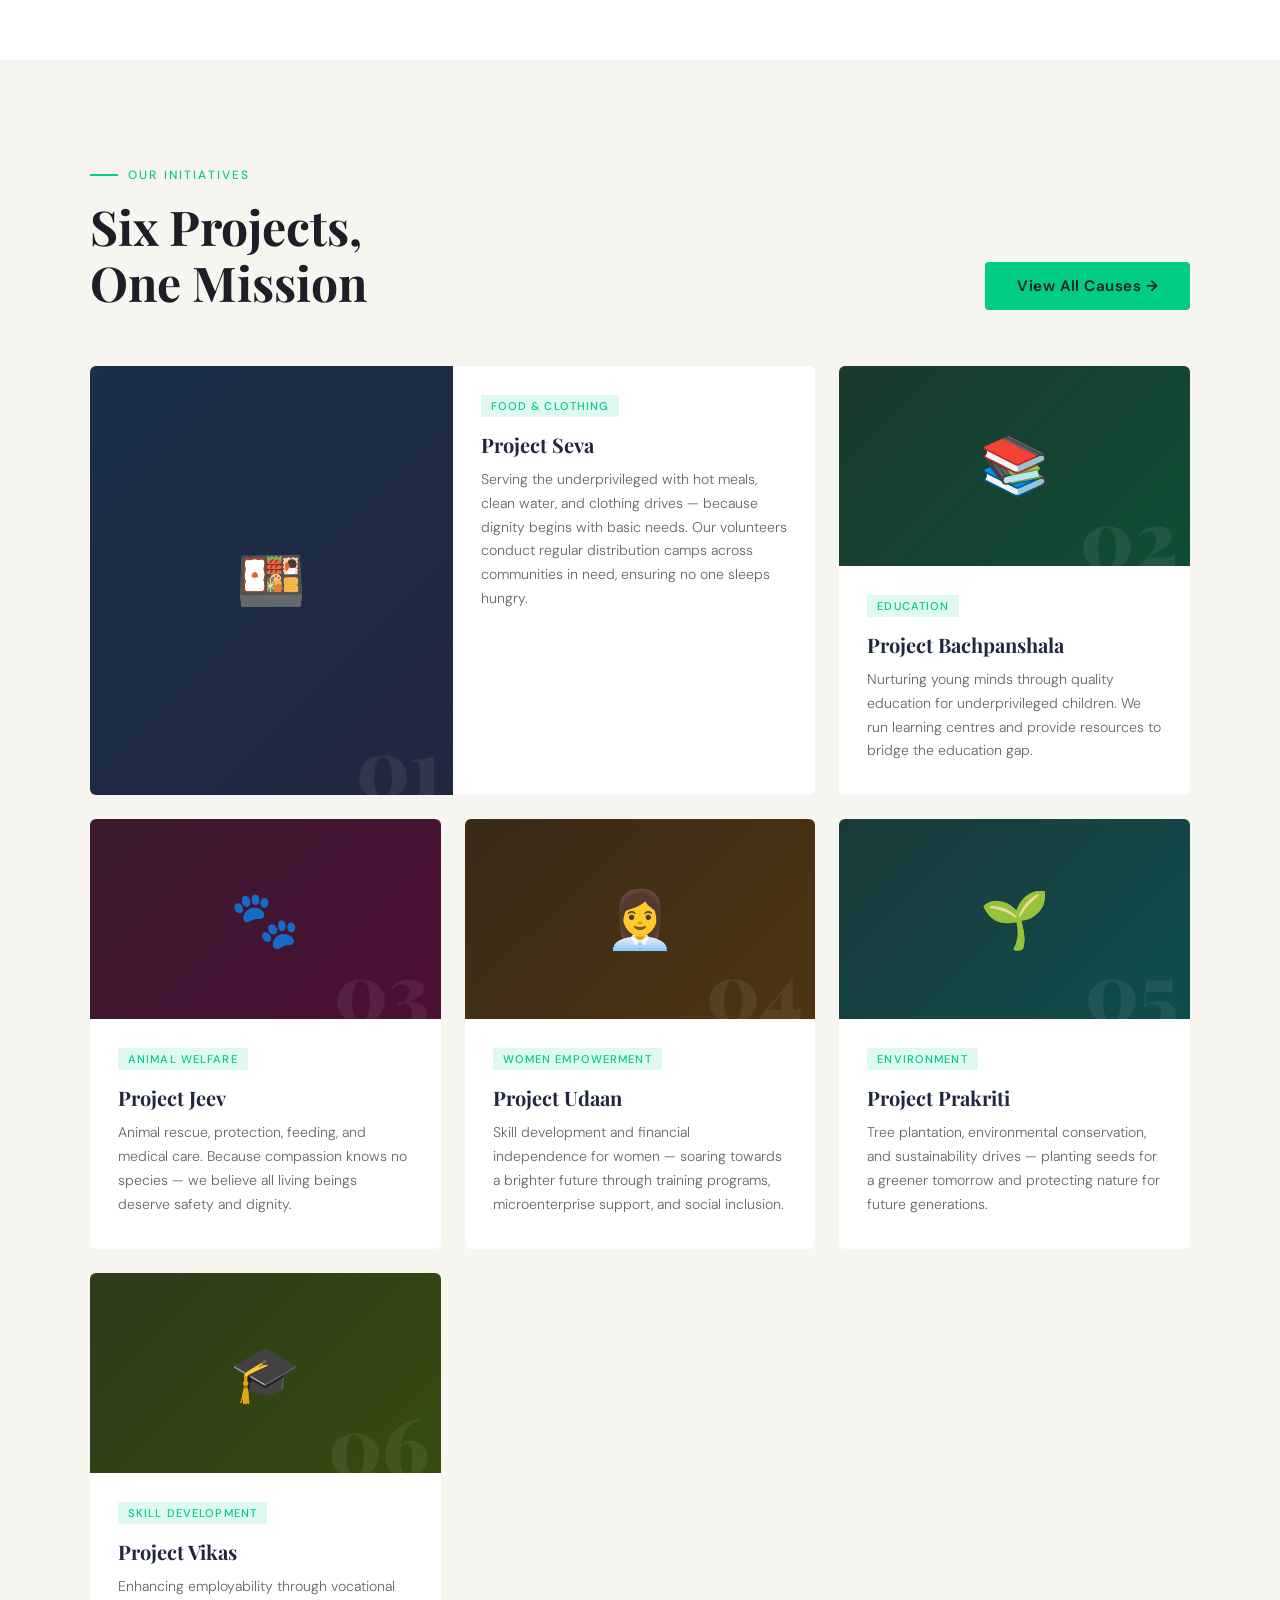
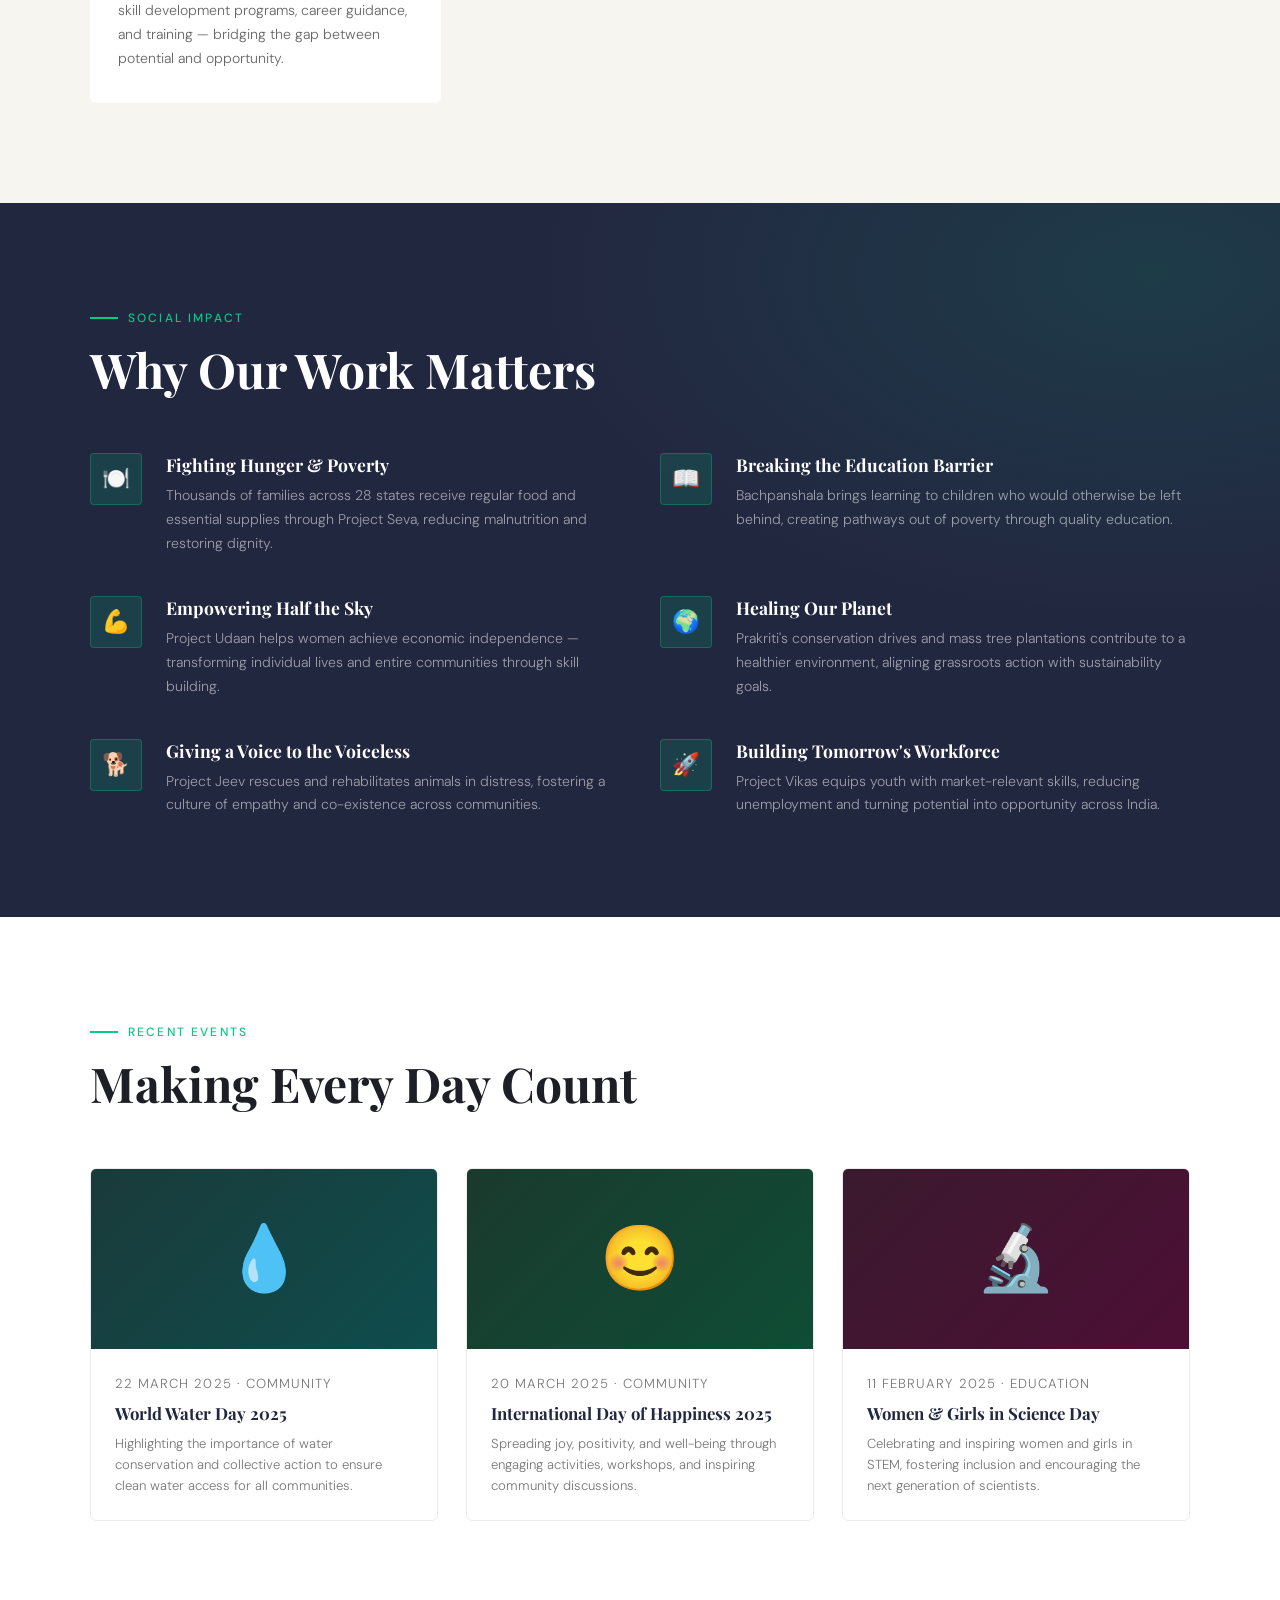
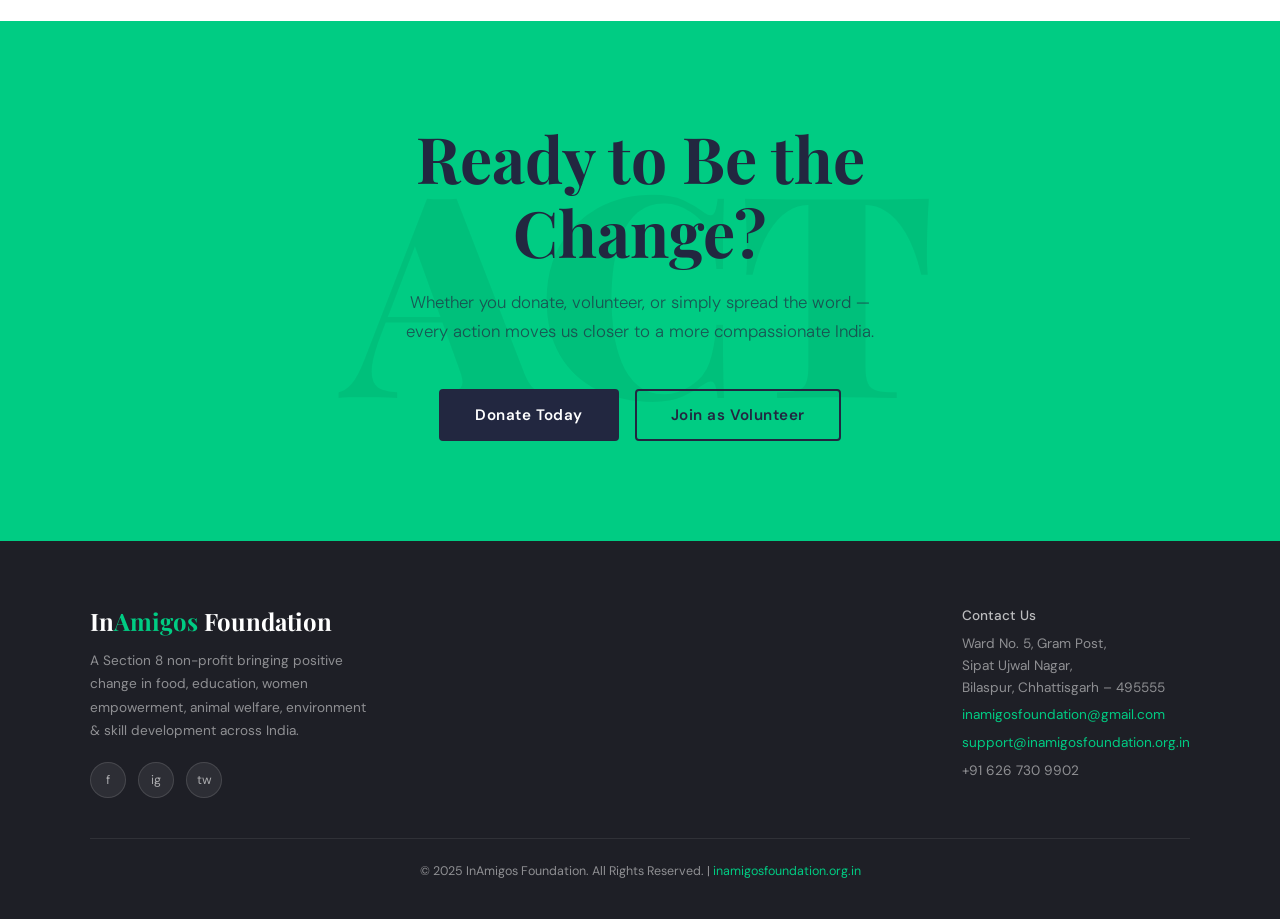
==== commit bda9e354: "Updated website changes" ====
--- a/index.html
+++ b/index.html
@@ -41,7 +41,7 @@
 </div>
 
 <!-- HERO -->
-<section class="hero">
+<section class="hero" id="hero">
   <div class="orb orb1"></div>
   <div class="orb orb2"></div>
   <div class="orb orb3"></div>
@@ -283,6 +283,12 @@
   </div>
 </footer>
 
+<!-- FLOATING BUTTONS -->
+<div class="floating-btns">
+  <a href="#hero" id="goHome" aria-label="Go to Home" title="Go to Home">🏠</a>
+  <button id="backToTop" aria-label="Back to top" title="Back to Top">&#8679;</button>
+</div>
+
 <script src="js/main.js"></script>
 </body>
-</html>
+</html>
--- a/css/style.css
+++ b/css/style.css
@@ -11,7 +11,7 @@
 
 /* ── RESET ── */
 *, *::before, *::after { box-sizing: border-box; margin: 0; padding: 0; }
-html { scroll-behavior: smooth; }
+html { scroll-behavior: unset !important; }
 body {
   font-family: 'DM Sans', sans-serif;
   background: var(--cream);
@@ -656,13 +656,54 @@
   to   { opacity: 1; transform: translateY(0); }
 }
 .reveal {
+  opacity: 1;
+  transform: translateY(0);
+}
+.reveal.visible { opacity: 1; transform: translateY(0); }
+
+/* ── FLOATING BUTTONS ── */
+.floating-btns {
+  position: fixed;
+  bottom: 36px;
+  right: 36px;
+  display: flex;
+  flex-direction: column;
+  gap: 12px;
+  z-index: 999;
+}
+#goHome, #backToTop {
+  width: 48px;
+  height: 48px;
+  background: var(--green);
+  color: var(--dark);
+  border: none;
+  border-radius: 50%;
+  font-size: 1.4rem;
+  cursor: pointer;
+  display: flex;
+  align-items: center;
+  justify-content: center;
+  box-shadow: 0 4px 20px rgba(0,204,131,0.4);
   opacity: 0;
-  transform: translateY(30px);
-  transition: opacity 0.7s ease, transform 0.7s ease;
-}
-.reveal.visible { opacity: 1; transform: translateY(0); }
-
-/* ── RESPONSIVE ── */
+  transform: translateY(20px);
+  transition: opacity 0.3s ease, transform 0.3s ease, background 0.2s;
+  pointer-events: none;
+  text-decoration: none;
+}
+#goHome.visible, #backToTop.visible {
+  opacity: 1;
+  transform: translateY(0);
+  pointer-events: all;
+}
+#goHome:hover, #backToTop:hover {
+  background: var(--navy);
+  color: var(--white);
+  box-shadow: 0 4px 24px rgba(34,39,64,0.4);
+}
+@media (max-width: 960px) {
+  .floating-btns { bottom: 20px; right: 20px; }
+  #goHome, #backToTop { width: 42px; height: 42px; font-size: 1.2rem; }
+}
 @media (max-width: 960px) {
   section { padding: 72px 24px; }
   .cta-section { padding: 80px 24px; }
@@ -690,4 +731,4 @@
   .hero-cta-row { flex-direction: column; }
   .btn-primary, .btn-ghost { text-align: center; }
   .projects-intro { flex-direction: column; align-items: flex-start; }
-}
+}
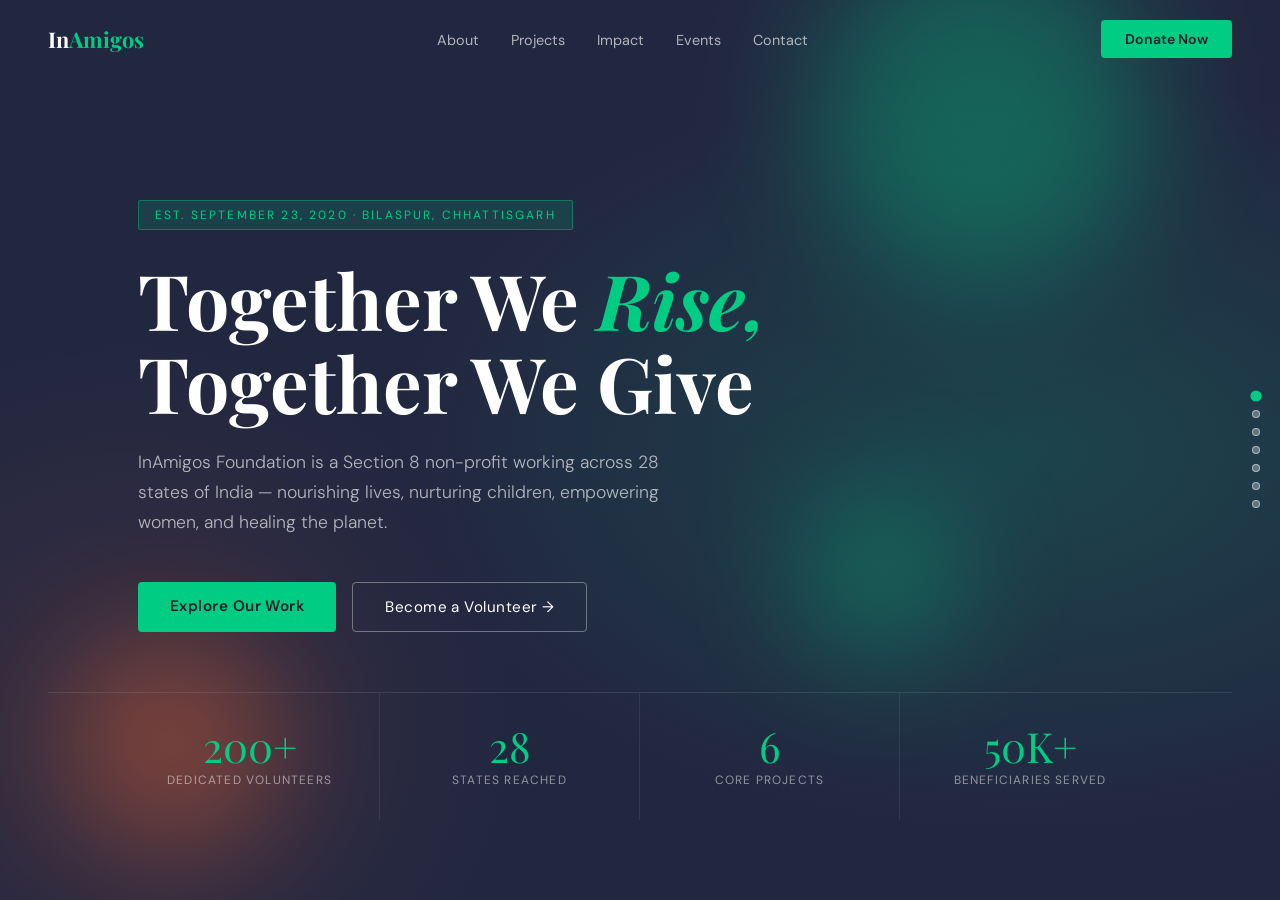
==== commit 1e644ea6: "Updated website changes" ====
--- a/index.html
+++ b/index.html
@@ -14,7 +14,7 @@
 </head>
 <body>
 
-<!-- NAV -->
+<!-- NAV (outside wrapper, fixed) -->
 <nav id="navbar">
   <a href="#" class="nav-logo">In<span>Amigos</span></a>
   <ul class="nav-links">
@@ -30,7 +30,7 @@
   </button>
 </nav>
 
-<!-- MOBILE MENU -->
+<!-- MOBILE MENU (outside wrapper, fixed) -->
 <div class="mobile-menu" id="mobileMenu">
   <a href="#about" onclick="closeMenu()">About</a>
   <a href="#projects" onclick="closeMenu()">Projects</a>
@@ -40,248 +40,253 @@
   <a href="https://rzp.io/l/kWQ87HP" target="_blank" class="mobile-donate">Donate Now</a>
 </div>
 
-<!-- HERO -->
-<section class="hero" id="hero">
-  <div class="orb orb1"></div>
-  <div class="orb orb2"></div>
-  <div class="orb orb3"></div>
-  <div class="hero-inner">
-    <span class="tagline">Est. September 23, 2020 · Bilaspur, Chhattisgarh</span>
-    <h1>Together We <em>Rise,</em><br>Together We Give</h1>
-    <p class="hero-sub">InAmigos Foundation is a Section 8 non-profit working across 28 states of India — nourishing lives, nurturing children, empowering women, and healing the planet.</p>
-    <div class="hero-cta-row">
-      <a href="#projects" class="btn-primary">Explore Our Work</a>
-      <a href="https://forms.gle/AB4c1hLaDDmtrKGU7" target="_blank" class="btn-ghost">Become a Volunteer →</a>
-    </div>
-  </div>
-  <div class="hero-stats">
-    <div class="stat"><span class="stat-num">200+</span><span class="stat-label">Dedicated Volunteers</span></div>
-    <div class="stat"><span class="stat-num">28</span><span class="stat-label">States Reached</span></div>
-    <div class="stat"><span class="stat-num">6</span><span class="stat-label">Core Projects</span></div>
-    <div class="stat"><span class="stat-num">50K+</span><span class="stat-label">Beneficiaries Served</span></div>
-  </div>
-</section>
-
-<!-- ABOUT -->
-<section class="about-section" id="about">
-  <div class="container">
-    <div class="about-grid">
-      <div class="about-text reveal">
-        <span class="section-label">About Us</span>
-        <h2 class="section-heading">Who We Are</h2>
-        <p>InAmigos Foundation was founded by <strong>Mr. Govind Shukla</strong> on September 23, 2020. Headquartered in Sipat Ujwal Nagar, Bilaspur, Chhattisgarh, we are a Central Government-licensed Section 8 non-profit committed to building an inclusive, compassionate, and empowered society.</p>
-        <p>We hold <strong>80G &amp; 12A certifications</strong> ensuring donor tax benefits and full accountability. As a CSR-1 and NITI Aayog registered body, we collaborate with corporate partners and align our mission with national development goals. Our <strong>IAF ISO 9001:2015</strong> certification reflects our commitment to quality.</p>
-        <div class="cert-badges">
-          <span class="badge">Section 8 Registered</span>
-          <span class="badge">80G &amp; 12A Certified</span>
-          <span class="badge">CSR-1 Registered</span>
-          <span class="badge">NITI Aayog</span>
-          <span class="badge">ISO 9001:2015</span>
-        </div>
-      </div>
-      <div class="about-visual reveal">
-        <div class="about-card">
-          <blockquote>Every contribution is directed towards essential causes — food, education, women empowerment, animal welfare, and environmental sustainability across India.</blockquote>
-          <p class="founder">— Mr. Govind Shukla, Founder &amp; CEO</p>
-          <p class="founding-date">Founded September 23, 2020</p>
-        </div>
-      </div>
-    </div>
-  </div>
-</section>
-
-<!-- PROJECTS -->
-<section class="projects-section" id="projects">
-  <div class="container">
-    <div class="projects-intro reveal">
-      <div>
-        <span class="section-label">Our Initiatives</span>
-        <h2 class="section-heading">Six Projects,<br>One Mission</h2>
-      </div>
-      <a href="https://inamigosfoundation.org.in/causes" target="_blank" class="btn-primary">View All Causes →</a>
-    </div>
-    <div class="projects-grid">
-      <div class="project-card featured reveal">
-        <div class="project-visual p1">
-          <span class="emoji">🍱</span>
-          <span class="project-num">01</span>
-        </div>
-        <div class="project-body">
-          <span class="project-tag">Food &amp; Clothing</span>
-          <h3>Project Seva</h3>
-          <p>Serving the underprivileged with hot meals, clean water, and clothing drives — because dignity begins with basic needs. Our volunteers conduct regular distribution camps across communities in need, ensuring no one sleeps hungry.</p>
-        </div>
-      </div>
-      <div class="project-card reveal">
-        <div class="project-visual p2"><span class="emoji">📚</span><span class="project-num">02</span></div>
-        <div class="project-body">
-          <span class="project-tag">Education</span>
-          <h3>Project Bachpanshala</h3>
-          <p>Nurturing young minds through quality education for underprivileged children. We run learning centres and provide resources to bridge the education gap.</p>
-        </div>
-      </div>
-      <div class="project-card reveal">
-        <div class="project-visual p3"><span class="emoji">🐾</span><span class="project-num">03</span></div>
-        <div class="project-body">
-          <span class="project-tag">Animal Welfare</span>
-          <h3>Project Jeev</h3>
-          <p>Animal rescue, protection, feeding, and medical care. Because compassion knows no species — we believe all living beings deserve safety and dignity.</p>
-        </div>
-      </div>
-      <div class="project-card reveal">
-        <div class="project-visual p4"><span class="emoji">👩‍💼</span><span class="project-num">04</span></div>
-        <div class="project-body">
-          <span class="project-tag">Women Empowerment</span>
-          <h3>Project Udaan</h3>
-          <p>Skill development and financial independence for women — soaring towards a brighter future through training programs, microenterprise support, and social inclusion.</p>
-        </div>
-      </div>
-      <div class="project-card reveal">
-        <div class="project-visual p5"><span class="emoji">🌱</span><span class="project-num">05</span></div>
-        <div class="project-body">
-          <span class="project-tag">Environment</span>
-          <h3>Project Prakriti</h3>
-          <p>Tree plantation, environmental conservation, and sustainability drives — planting seeds for a greener tomorrow and protecting nature for future generations.</p>
-        </div>
-      </div>
-      <div class="project-card reveal">
-        <div class="project-visual p6"><span class="emoji">🎓</span><span class="project-num">06</span></div>
-        <div class="project-body">
-          <span class="project-tag">Skill Development</span>
-          <h3>Project Vikas</h3>
-          <p>Enhancing employability through vocational skill development programs, career guidance, and training — bridging the gap between potential and opportunity.</p>
-        </div>
-      </div>
-    </div>
-  </div>
-</section>
-
-<!-- IMPACT -->
-<section class="impact-section" id="impact">
-  <div class="container impact-inner">
-    <div class="reveal">
-      <span class="section-label green-label">Social Impact</span>
-      <h2 class="section-heading white-heading">Why Our Work Matters</h2>
-    </div>
-    <div class="impact-grid">
-      <div class="impact-item reveal">
-        <div class="impact-icon">🍽️</div>
-        <div class="impact-text">
-          <h4>Fighting Hunger &amp; Poverty</h4>
-          <p>Thousands of families across 28 states receive regular food and essential supplies through Project Seva, reducing malnutrition and restoring dignity.</p>
-        </div>
-      </div>
-      <div class="impact-item reveal">
-        <div class="impact-icon">📖</div>
-        <div class="impact-text">
-          <h4>Breaking the Education Barrier</h4>
-          <p>Bachpanshala brings learning to children who would otherwise be left behind, creating pathways out of poverty through quality education.</p>
-        </div>
-      </div>
-      <div class="impact-item reveal">
-        <div class="impact-icon">💪</div>
-        <div class="impact-text">
-          <h4>Empowering Half the Sky</h4>
-          <p>Project Udaan helps women achieve economic independence — transforming individual lives and entire communities through skill building.</p>
-        </div>
-      </div>
-      <div class="impact-item reveal">
-        <div class="impact-icon">🌍</div>
-        <div class="impact-text">
-          <h4>Healing Our Planet</h4>
-          <p>Prakriti's conservation drives and mass tree plantations contribute to a healthier environment, aligning grassroots action with sustainability goals.</p>
-        </div>
-      </div>
-      <div class="impact-item reveal">
-        <div class="impact-icon">🐕</div>
-        <div class="impact-text">
-          <h4>Giving a Voice to the Voiceless</h4>
-          <p>Project Jeev rescues and rehabilitates animals in distress, fostering a culture of empathy and co-existence across communities.</p>
-        </div>
-      </div>
-      <div class="impact-item reveal">
-        <div class="impact-icon">🚀</div>
-        <div class="impact-text">
-          <h4>Building Tomorrow's Workforce</h4>
-          <p>Project Vikas equips youth with market-relevant skills, reducing unemployment and turning potential into opportunity across India.</p>
-        </div>
-      </div>
-    </div>
-  </div>
-</section>
-
-<!-- EVENTS -->
-<section class="events-section" id="events">
-  <div class="container">
-    <div class="reveal">
-      <span class="section-label">Recent Events</span>
-      <h2 class="section-heading">Making Every Day Count</h2>
-    </div>
-    <div class="events-row">
-      <div class="event-card reveal">
-        <div class="event-img p5">💧</div>
-        <div class="event-meta">
-          <p class="event-date">22 March 2025 · Community</p>
-          <h4>World Water Day 2025</h4>
-          <p>Highlighting the importance of water conservation and collective action to ensure clean water access for all communities.</p>
-        </div>
-      </div>
-      <div class="event-card reveal">
-        <div class="event-img p2">😊</div>
-        <div class="event-meta">
-          <p class="event-date">20 March 2025 · Community</p>
-          <h4>International Day of Happiness 2025</h4>
-          <p>Spreading joy, positivity, and well-being through engaging activities, workshops, and inspiring community discussions.</p>
-        </div>
-      </div>
-      <div class="event-card reveal">
-        <div class="event-img p3">🔬</div>
-        <div class="event-meta">
-          <p class="event-date">11 February 2025 · Education</p>
-          <h4>Women &amp; Girls in Science Day</h4>
-          <p>Celebrating and inspiring women and girls in STEM, fostering inclusion and encouraging the next generation of scientists.</p>
-        </div>
-      </div>
-    </div>
-  </div>
-</section>
-
-<!-- CTA -->
-<section class="cta-section">
-  <h2>Ready to Be the Change?</h2>
-  <p>Whether you donate, volunteer, or simply spread the word — every action moves us closer to a more compassionate India.</p>
-  <div class="cta-buttons">
-    <a href="https://rzp.io/l/kWQ87HP" target="_blank" class="btn-dark">Donate Today</a>
-    <a href="https://forms.gle/AB4c1hLaDDmtrKGU7" target="_blank" class="btn-outline-dark">Join as Volunteer</a>
-  </div>
-</section>
-
-<!-- FOOTER -->
-<footer id="contact">
-  <div class="footer-inner">
-    <div class="footer-brand">
-      <div class="logo-text">In<span>Amigos</span> Foundation</div>
-      <p>A Section 8 non-profit bringing positive change in food, education, women empowerment, animal welfare, environment &amp; skill development across India.</p>
-      <div class="footer-social">
-        <a href="https://www.facebook.com/inamigos.inamigos" target="_blank" class="social-dot" aria-label="Facebook">f</a>
-        <a href="https://www.instagram.com/inamigos/" target="_blank" class="social-dot" aria-label="Instagram">ig</a>
-        <a href="https://twitter.com" target="_blank" class="social-dot" aria-label="Twitter">tw</a>
-      </div>
-    </div>
-    <div class="footer-contact">
-      <p class="footer-contact-heading">Contact Us</p>
-      <p>Ward No. 5, Gram Post,<br>Sipat Ujwal Nagar,<br>Bilaspur, Chhattisgarh – 495555</p>
-      <p><a href="mailto:inamigosfoundation@gmail.com">inamigosfoundation@gmail.com</a></p>
-      <p><a href="mailto:support@inamigosfoundation.org.in">support@inamigosfoundation.org.in</a></p>
-      <p class="footer-phone">+91 626 730 9902</p>
-    </div>
-  </div>
-  <div class="footer-bottom">
-    <p>© 2025 InAmigos Foundation. All Rights Reserved. |
-      <a href="https://inamigosfoundation.org.in" target="_blank">inamigosfoundation.org.in</a>
-    </p>
-  </div>
-</footer>
+<!-- PAGE WRAPPER — scroll-snap container -->
+<div id="page-wrapper">
+
+  <!-- SLIDE 1: HERO -->
+  <section class="hero" id="hero">
+    <div class="orb orb1"></div>
+    <div class="orb orb2"></div>
+    <div class="orb orb3"></div>
+    <div class="hero-inner">
+      <span class="tagline">Est. September 23, 2020 · Bilaspur, Chhattisgarh</span>
+      <h1>Together We <em>Rise,</em><br>Together We Give</h1>
+      <p class="hero-sub">InAmigos Foundation is a Section 8 non-profit working across 28 states of India — nourishing lives, nurturing children, empowering women, and healing the planet.</p>
+      <div class="hero-cta-row">
+        <a href="#projects" class="btn-primary">Explore Our Work</a>
+        <a href="https://forms.gle/AB4c1hLaDDmtrKGU7" target="_blank" class="btn-ghost">Become a Volunteer →</a>
+      </div>
+    </div>
+    <div class="hero-stats">
+      <div class="stat"><span class="stat-num">200+</span><span class="stat-label">Dedicated Volunteers</span></div>
+      <div class="stat"><span class="stat-num">28</span><span class="stat-label">States Reached</span></div>
+      <div class="stat"><span class="stat-num">6</span><span class="stat-label">Core Projects</span></div>
+      <div class="stat"><span class="stat-num">50K+</span><span class="stat-label">Beneficiaries Served</span></div>
+    </div>
+  </section>
+
+  <!-- SLIDE 2: ABOUT -->
+  <section class="about-section" id="about">
+    <div class="container">
+      <div class="about-grid">
+        <div class="about-text reveal">
+          <span class="section-label">About Us</span>
+          <h2 class="section-heading">Who We Are</h2>
+          <p>InAmigos Foundation was founded by <strong>Mr. Govind Shukla</strong> on September 23, 2020. Headquartered in Sipat Ujwal Nagar, Bilaspur, Chhattisgarh, we are a Central Government-licensed Section 8 non-profit committed to building an inclusive, compassionate, and empowered society.</p>
+          <p>We hold <strong>80G &amp; 12A certifications</strong> ensuring donor tax benefits and full accountability. As a CSR-1 and NITI Aayog registered body, we collaborate with corporate partners and align our mission with national development goals. Our <strong>IAF ISO 9001:2015</strong> certification reflects our commitment to quality.</p>
+          <div class="cert-badges">
+            <span class="badge">Section 8 Registered</span>
+            <span class="badge">80G &amp; 12A Certified</span>
+            <span class="badge">CSR-1 Registered</span>
+            <span class="badge">NITI Aayog</span>
+            <span class="badge">ISO 9001:2015</span>
+          </div>
+        </div>
+        <div class="about-visual reveal">
+          <div class="about-card">
+            <blockquote>Every contribution is directed towards essential causes — food, education, women empowerment, animal welfare, and environmental sustainability across India.</blockquote>
+            <p class="founder">— Mr. Govind Shukla, Founder &amp; CEO</p>
+            <p class="founding-date">Founded September 23, 2020</p>
+          </div>
+        </div>
+      </div>
+    </div>
+  </section>
+
+  <!-- SLIDE 3: PROJECTS -->
+  <section class="projects-section" id="projects">
+    <div class="container">
+      <div class="projects-intro reveal">
+        <div>
+          <span class="section-label">Our Initiatives</span>
+          <h2 class="section-heading">Six Projects,<br>One Mission</h2>
+        </div>
+        <a href="https://inamigosfoundation.org.in/causes" target="_blank" class="btn-primary">View All Causes →</a>
+      </div>
+      <div class="projects-grid">
+        <div class="project-card featured reveal">
+          <div class="project-visual p1">
+            <span class="emoji">🍱</span>
+            <span class="project-num">01</span>
+          </div>
+          <div class="project-body">
+            <span class="project-tag">Food &amp; Clothing</span>
+            <h3>Project Seva</h3>
+            <p>Serving the underprivileged with hot meals, clean water, and clothing drives — because dignity begins with basic needs. Our volunteers conduct regular distribution camps across communities in need, ensuring no one sleeps hungry.</p>
+          </div>
+        </div>
+        <div class="project-card reveal">
+          <div class="project-visual p2"><span class="emoji">📚</span><span class="project-num">02</span></div>
+          <div class="project-body">
+            <span class="project-tag">Education</span>
+            <h3>Project Bachpanshala</h3>
+            <p>Nurturing young minds through quality education for underprivileged children. We run learning centres and provide resources to bridge the education gap.</p>
+          </div>
+        </div>
+        <div class="project-card reveal">
+          <div class="project-visual p3"><span class="emoji">🐾</span><span class="project-num">03</span></div>
+          <div class="project-body">
+            <span class="project-tag">Animal Welfare</span>
+            <h3>Project Jeev</h3>
+            <p>Animal rescue, protection, feeding, and medical care. Because compassion knows no species — we believe all living beings deserve safety and dignity.</p>
+          </div>
+        </div>
+        <div class="project-card reveal">
+          <div class="project-visual p4"><span class="emoji">👩‍💼</span><span class="project-num">04</span></div>
+          <div class="project-body">
+            <span class="project-tag">Women Empowerment</span>
+            <h3>Project Udaan</h3>
+            <p>Skill development and financial independence for women — soaring towards a brighter future through training programs, microenterprise support, and social inclusion.</p>
+          </div>
+        </div>
+        <div class="project-card reveal">
+          <div class="project-visual p5"><span class="emoji">🌱</span><span class="project-num">05</span></div>
+          <div class="project-body">
+            <span class="project-tag">Environment</span>
+            <h3>Project Prakriti</h3>
+            <p>Tree plantation, environmental conservation, and sustainability drives — planting seeds for a greener tomorrow and protecting nature for future generations.</p>
+          </div>
+        </div>
+        <div class="project-card reveal">
+          <div class="project-visual p6"><span class="emoji">🎓</span><span class="project-num">06</span></div>
+          <div class="project-body">
+            <span class="project-tag">Skill Development</span>
+            <h3>Project Vikas</h3>
+            <p>Enhancing employability through vocational skill development programs, career guidance, and training — bridging the gap between potential and opportunity.</p>
+          </div>
+        </div>
+      </div>
+    </div>
+  </section>
+
+  <!-- SLIDE 4: IMPACT -->
+  <section class="impact-section" id="impact">
+    <div class="container impact-inner">
+      <div class="reveal">
+        <span class="section-label green-label">Social Impact</span>
+        <h2 class="section-heading white-heading">Why Our Work Matters</h2>
+      </div>
+      <div class="impact-grid">
+        <div class="impact-item reveal">
+          <div class="impact-icon">🍽️</div>
+          <div class="impact-text">
+            <h4>Fighting Hunger &amp; Poverty</h4>
+            <p>Thousands of families across 28 states receive regular food and essential supplies through Project Seva, reducing malnutrition and restoring dignity.</p>
+          </div>
+        </div>
+        <div class="impact-item reveal">
+          <div class="impact-icon">📖</div>
+          <div class="impact-text">
+            <h4>Breaking the Education Barrier</h4>
+            <p>Bachpanshala brings learning to children who would otherwise be left behind, creating pathways out of poverty through quality education.</p>
+          </div>
+        </div>
+        <div class="impact-item reveal">
+          <div class="impact-icon">💪</div>
+          <div class="impact-text">
+            <h4>Empowering Half the Sky</h4>
+            <p>Project Udaan helps women achieve economic independence — transforming individual lives and entire communities through skill building.</p>
+          </div>
+        </div>
+        <div class="impact-item reveal">
+          <div class="impact-icon">🌍</div>
+          <div class="impact-text">
+            <h4>Healing Our Planet</h4>
+            <p>Prakriti's conservation drives and mass tree plantations contribute to a healthier environment, aligning grassroots action with sustainability goals.</p>
+          </div>
+        </div>
+        <div class="impact-item reveal">
+          <div class="impact-icon">🐕</div>
+          <div class="impact-text">
+            <h4>Giving a Voice to the Voiceless</h4>
+            <p>Project Jeev rescues and rehabilitates animals in distress, fostering a culture of empathy and co-existence across communities.</p>
+          </div>
+        </div>
+        <div class="impact-item reveal">
+          <div class="impact-icon">🚀</div>
+          <div class="impact-text">
+            <h4>Building Tomorrow's Workforce</h4>
+            <p>Project Vikas equips youth with market-relevant skills, reducing unemployment and turning potential into opportunity across India.</p>
+          </div>
+        </div>
+      </div>
+    </div>
+  </section>
+
+  <!-- SLIDE 5: EVENTS -->
+  <section class="events-section" id="events">
+    <div class="container">
+      <div class="reveal">
+        <span class="section-label">Recent Events</span>
+        <h2 class="section-heading">Making Every Day Count</h2>
+      </div>
+      <div class="events-row">
+        <div class="event-card reveal">
+          <div class="event-img p5">💧</div>
+          <div class="event-meta">
+            <p class="event-date">22 March 2025 · Community</p>
+            <h4>World Water Day 2025</h4>
+            <p>Highlighting the importance of water conservation and collective action to ensure clean water access for all communities.</p>
+          </div>
+        </div>
+        <div class="event-card reveal">
+          <div class="event-img p2">😊</div>
+          <div class="event-meta">
+            <p class="event-date">20 March 2025 · Community</p>
+            <h4>International Day of Happiness 2025</h4>
+            <p>Spreading joy, positivity, and well-being through engaging activities, workshops, and inspiring community discussions.</p>
+          </div>
+        </div>
+        <div class="event-card reveal">
+          <div class="event-img p3">🔬</div>
+          <div class="event-meta">
+            <p class="event-date">11 February 2025 · Education</p>
+            <h4>Women &amp; Girls in Science Day</h4>
+            <p>Celebrating and inspiring women and girls in STEM, fostering inclusion and encouraging the next generation of scientists.</p>
+          </div>
+        </div>
+      </div>
+    </div>
+  </section>
+
+  <!-- SLIDE 6: CTA -->
+  <section class="cta-section">
+    <h2>Ready to Be the Change?</h2>
+    <p>Whether you donate, volunteer, or simply spread the word — every action moves us closer to a more compassionate India.</p>
+    <div class="cta-buttons">
+      <a href="https://rzp.io/l/kWQ87HP" target="_blank" class="btn-dark">Donate Today</a>
+      <a href="https://forms.gle/AB4c1hLaDDmtrKGU7" target="_blank" class="btn-outline-dark">Join as Volunteer</a>
+    </div>
+  </section>
+
+  <!-- SLIDE 7: FOOTER -->
+  <footer id="contact">
+    <div class="footer-inner">
+      <div class="footer-brand">
+        <div class="logo-text">In<span>Amigos</span> Foundation</div>
+        <p>A Section 8 non-profit bringing positive change in food, education, women empowerment, animal welfare, environment &amp; skill development across India.</p>
+        <div class="footer-social">
+          <a href="https://www.facebook.com/inamigos.inamigos" target="_blank" class="social-dot" aria-label="Facebook">f</a>
+          <a href="https://www.instagram.com/inamigos/" target="_blank" class="social-dot" aria-label="Instagram">ig</a>
+          <a href="https://twitter.com" target="_blank" class="social-dot" aria-label="Twitter">tw</a>
+        </div>
+      </div>
+      <div class="footer-contact">
+        <p class="footer-contact-heading">Contact Us</p>
+        <p>Ward No. 5, Gram Post,<br>Sipat Ujwal Nagar,<br>Bilaspur, Chhattisgarh – 495555</p>
+        <p><a href="mailto:inamigosfoundation@gmail.com">inamigosfoundation@gmail.com</a></p>
+        <p><a href="mailto:support@inamigosfoundation.org.in">support@inamigosfoundation.org.in</a></p>
+        <p class="footer-phone">+91 626 730 9902</p>
+      </div>
+    </div>
+    <div class="footer-bottom">
+      <p>© 2025 InAmigos Foundation. All Rights Reserved. |
+        <a href="https://inamigosfoundation.org.in" target="_blank">inamigosfoundation.org.in</a>
+      </p>
+    </div>
+  </footer>
+
+</div><!-- end #page-wrapper -->
 
 <!-- FLOATING BUTTONS -->
 <div class="floating-btns">
--- a/css/style.css
+++ b/css/style.css
@@ -12,6 +12,12 @@
 /* ── RESET ── */
 *, *::before, *::after { box-sizing: border-box; margin: 0; padding: 0; }
 html { scroll-behavior: unset !important; }
+
+/* ── SLIDE MODE ── */
+html, body {
+  height: 100%;
+  overflow: hidden;
+}
 body {
   font-family: 'DM Sans', sans-serif;
   background: var(--cream);
@@ -20,6 +26,35 @@
 }
 a { text-decoration: none; }
 img { max-width: 100%; display: block; }
+
+/* Main scroll container */
+#page-wrapper {
+  height: 100vh;
+  overflow-y: scroll;
+  scroll-snap-type: y mandatory;
+  scroll-behavior: smooth;
+}
+
+/* Every section is a full slide */
+#page-wrapper > section,
+#page-wrapper > footer {
+  scroll-snap-align: start;
+  scroll-snap-stop: always;
+  height: 100vh;
+  overflow-y: auto;
+  overflow-x: hidden;
+}
+
+/* CTA section also a full slide */
+#page-wrapper > .cta-section {
+  scroll-snap-align: start;
+  scroll-snap-stop: always;
+  height: 100vh;
+  display: flex;
+  flex-direction: column;
+  justify-content: center;
+  overflow: hidden;
+}
 
 /* ── NAV ── */
 nav {
@@ -119,7 +154,7 @@
 
 /* ── HERO ── */
 .hero {
-  min-height: 100vh;
+  height: 100vh;
   background: var(--navy);
   position: relative;
   display: flex;
@@ -159,6 +194,7 @@
   max-width: 1100px;
   margin: 0 auto;
   padding: 120px 48px 60px;
+  width: 100%;
 }
 .tagline {
   display: inline-block;
@@ -319,7 +355,11 @@
 .white-heading { color: var(--white); }
 
 /* ── ABOUT ── */
-.about-section { background: var(--white); }
+.about-section {
+  background: var(--white);
+  display: flex;
+  align-items: center;
+}
 .about-grid {
   display: grid;
   grid-template-columns: 1fr 1fr;
@@ -393,7 +433,10 @@
 }
 
 /* ── PROJECTS ── */
-.projects-section { background: var(--cream); }
+.projects-section {
+  background: var(--cream);
+  overflow-y: auto !important;
+}
 .projects-intro {
   display: flex;
   justify-content: space-between;
@@ -471,7 +514,9 @@
 .impact-section {
   background: var(--navy);
   position: relative;
-  overflow: hidden;
+  overflow-y: auto !important;
+  display: flex;
+  align-items: center;
 }
 .impact-section::before {
   content: '';
@@ -508,7 +553,11 @@
 .impact-text p { font-size: 0.88rem; color: rgba(255,255,255,0.55); line-height: 1.7; font-weight: 300; }
 
 /* ── EVENTS ── */
-.events-section { background: var(--white); }
+.events-section {
+  background: var(--white);
+  display: flex;
+  align-items: center;
+}
 .events-row {
   display: grid;
   grid-template-columns: repeat(3, 1fr);
@@ -550,7 +599,7 @@
 /* ── CTA ── */
 .cta-section {
   background: var(--green);
-  padding: 100px 48px;
+  padding: 0 48px;
   text-align: center;
   position: relative;
   overflow: hidden;
@@ -603,6 +652,9 @@
   color: rgba(255,255,255,0.5);
   padding: 64px 48px 40px;
   font-size: 0.85rem;
+  display: flex;
+  flex-direction: column;
+  justify-content: center;
 }
 .footer-inner {
   max-width: 1100px;
@@ -612,6 +664,7 @@
   align-items: flex-start;
   flex-wrap: wrap;
   gap: 48px;
+  width: 100%;
 }
 .footer-brand .logo-text {
   font-family: 'Playfair Display', serif;
@@ -647,18 +700,43 @@
   border-top: 1px solid rgba(255,255,255,0.08);
   text-align: center;
   font-size: 0.78rem;
+  width: 100%;
 }
 .footer-bottom a { color: var(--green); }
+
+/* ── SLIDE DOT INDICATORS ── */
+.slide-dots {
+  position: fixed;
+  right: 20px;
+  top: 50%;
+  transform: translateY(-50%);
+  z-index: 200;
+  display: flex;
+  flex-direction: column;
+  gap: 10px;
+}
+.slide-dot {
+  width: 8px;
+  height: 8px;
+  border-radius: 50%;
+  background: rgba(255,255,255,0.3);
+  border: 1px solid rgba(255,255,255,0.5);
+  cursor: pointer;
+  transition: all 0.3s ease;
+  padding: 0;
+}
+.slide-dot.active {
+  background: var(--green);
+  border-color: var(--green);
+  transform: scale(1.4);
+}
 
 /* ── ANIMATIONS ── */
 @keyframes fadeUp {
   from { opacity: 0; transform: translateY(24px); }
   to   { opacity: 1; transform: translateY(0); }
 }
-.reveal {
-  opacity: 1;
-  transform: translateY(0);
-}
+.reveal { opacity: 1; transform: translateY(0); }
 .reveal.visible { opacity: 1; transform: translateY(0); }
 
 /* ── FLOATING BUTTONS ── */
@@ -700,13 +778,15 @@
   color: var(--white);
   box-shadow: 0 4px 24px rgba(34,39,64,0.4);
 }
+
+/* ── RESPONSIVE ── */
 @media (max-width: 960px) {
   .floating-btns { bottom: 20px; right: 20px; }
   #goHome, #backToTop { width: 42px; height: 42px; font-size: 1.2rem; }
-}
-@media (max-width: 960px) {
+  .slide-dots { display: none; }
+
   section { padding: 72px 24px; }
-  .cta-section { padding: 80px 24px; }
+  .cta-section { padding: 0 24px; }
   nav { padding: 16px 24px; }
   nav.scrolled { padding: 12px 24px; }
   footer { padding: 48px 24px 32px; }
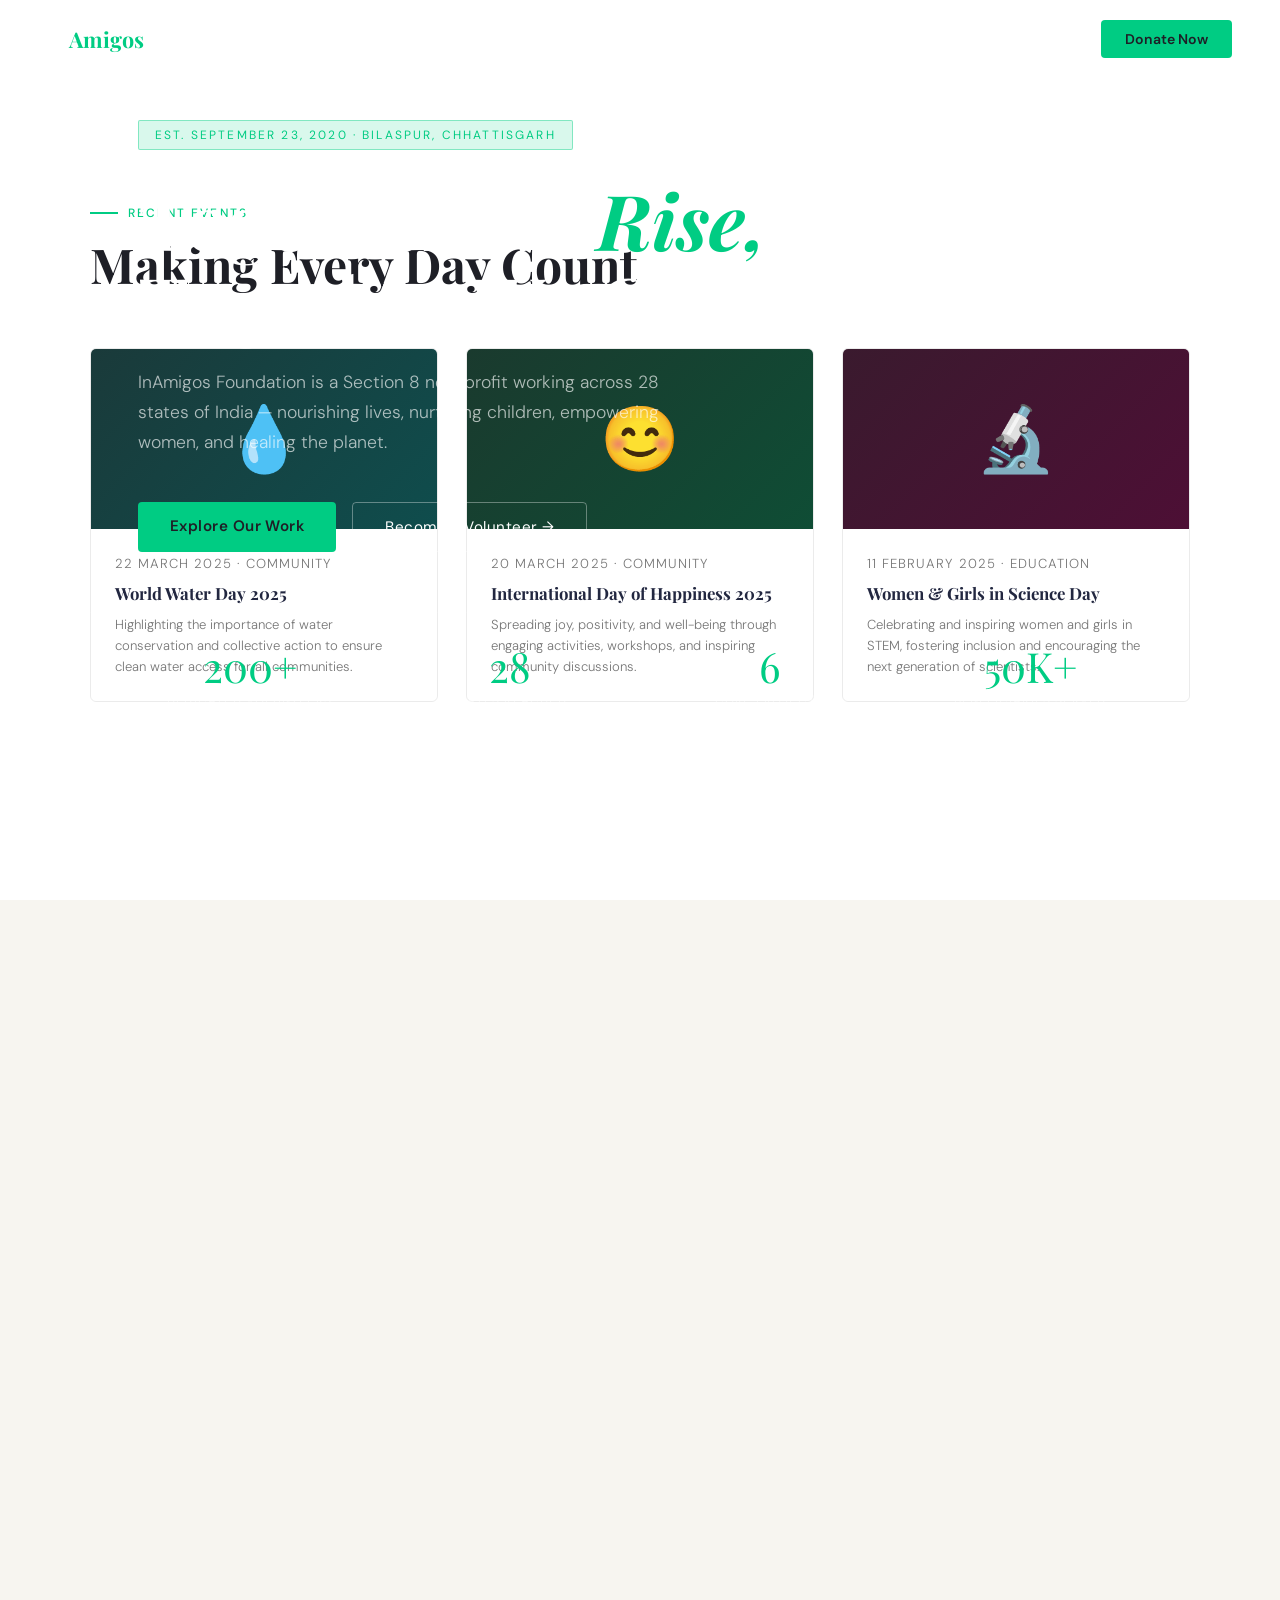
==== commit ef332c86: "Updated website changes" ====
--- a/index.html
+++ b/index.html
@@ -3,10 +3,7 @@
 <head>
 <meta charset="UTF-8">
 <meta name="viewport" content="width=device-width, initial-scale=1.0">
-<meta name="description" content="InAmigos Foundation – A Section 8 non-profit working across 28 states of India, nourishing lives, nurturing children, empowering women, and healing the planet.">
-<meta name="keywords" content="InAmigos Foundation, NGO India, donate, volunteer, social impact, Chhattisgarh">
-<meta property="og:title" content="InAmigos Foundation – Together We Rise">
-<meta property="og:description" content="Serving 50,000+ beneficiaries across 28 states through food, education, women empowerment, animal welfare & environment.">
+<meta name="description" content="InAmigos Foundation – A Section 8 non-profit working across 28 states of India.">
 <title>InAmigos Foundation – Together We Rise</title>
 <link rel="preconnect" href="https://fonts.googleapis.com">
 <link href="https://fonts.googleapis.com/css2?family=Playfair+Display:ital,wght@0,700;0,900;1,700&family=DM+Sans:wght@300;400;500&display=swap" rel="stylesheet">
@@ -14,9 +11,9 @@
 </head>
 <body>
 
-<!-- NAV (outside wrapper, fixed) -->
+<!-- NAV -->
 <nav id="navbar">
-  <a href="#" class="nav-logo">In<span>Amigos</span></a>
+  <a href="#hero" class="nav-logo">In<span>Amigos</span></a>
   <ul class="nav-links">
     <li><a href="#about">About</a></li>
     <li><a href="#projects">Projects</a></li>
@@ -30,263 +27,198 @@
   </button>
 </nav>
 
-<!-- MOBILE MENU (outside wrapper, fixed) -->
+<!-- MOBILE MENU -->
 <div class="mobile-menu" id="mobileMenu">
-  <a href="#about" onclick="closeMenu()">About</a>
-  <a href="#projects" onclick="closeMenu()">Projects</a>
-  <a href="#impact" onclick="closeMenu()">Impact</a>
-  <a href="#events" onclick="closeMenu()">Events</a>
-  <a href="#contact" onclick="closeMenu()">Contact</a>
+  <a href="#about">About</a>
+  <a href="#projects">Projects</a>
+  <a href="#impact">Impact</a>
+  <a href="#events">Events</a>
+  <a href="#contact">Contact</a>
   <a href="https://rzp.io/l/kWQ87HP" target="_blank" class="mobile-donate">Donate Now</a>
 </div>
 
-<!-- PAGE WRAPPER — scroll-snap container -->
-<div id="page-wrapper">
-
-  <!-- SLIDE 1: HERO -->
-  <section class="hero" id="hero">
-    <div class="orb orb1"></div>
-    <div class="orb orb2"></div>
-    <div class="orb orb3"></div>
-    <div class="hero-inner">
-      <span class="tagline">Est. September 23, 2020 · Bilaspur, Chhattisgarh</span>
-      <h1>Together We <em>Rise,</em><br>Together We Give</h1>
-      <p class="hero-sub">InAmigos Foundation is a Section 8 non-profit working across 28 states of India — nourishing lives, nurturing children, empowering women, and healing the planet.</p>
-      <div class="hero-cta-row">
-        <a href="#projects" class="btn-primary">Explore Our Work</a>
-        <a href="https://forms.gle/AB4c1hLaDDmtrKGU7" target="_blank" class="btn-ghost">Become a Volunteer →</a>
-      </div>
-    </div>
-    <div class="hero-stats">
-      <div class="stat"><span class="stat-num">200+</span><span class="stat-label">Dedicated Volunteers</span></div>
-      <div class="stat"><span class="stat-num">28</span><span class="stat-label">States Reached</span></div>
-      <div class="stat"><span class="stat-num">6</span><span class="stat-label">Core Projects</span></div>
-      <div class="stat"><span class="stat-num">50K+</span><span class="stat-label">Beneficiaries Served</span></div>
-    </div>
-  </section>
-
-  <!-- SLIDE 2: ABOUT -->
-  <section class="about-section" id="about">
-    <div class="container">
-      <div class="about-grid">
-        <div class="about-text reveal">
-          <span class="section-label">About Us</span>
-          <h2 class="section-heading">Who We Are</h2>
-          <p>InAmigos Foundation was founded by <strong>Mr. Govind Shukla</strong> on September 23, 2020. Headquartered in Sipat Ujwal Nagar, Bilaspur, Chhattisgarh, we are a Central Government-licensed Section 8 non-profit committed to building an inclusive, compassionate, and empowered society.</p>
-          <p>We hold <strong>80G &amp; 12A certifications</strong> ensuring donor tax benefits and full accountability. As a CSR-1 and NITI Aayog registered body, we collaborate with corporate partners and align our mission with national development goals. Our <strong>IAF ISO 9001:2015</strong> certification reflects our commitment to quality.</p>
-          <div class="cert-badges">
-            <span class="badge">Section 8 Registered</span>
-            <span class="badge">80G &amp; 12A Certified</span>
-            <span class="badge">CSR-1 Registered</span>
-            <span class="badge">NITI Aayog</span>
-            <span class="badge">ISO 9001:2015</span>
-          </div>
-        </div>
-        <div class="about-visual reveal">
-          <div class="about-card">
-            <blockquote>Every contribution is directed towards essential causes — food, education, women empowerment, animal welfare, and environmental sustainability across India.</blockquote>
-            <p class="founder">— Mr. Govind Shukla, Founder &amp; CEO</p>
-            <p class="founding-date">Founded September 23, 2020</p>
-          </div>
-        </div>
-      </div>
-    </div>
-  </section>
-
-  <!-- SLIDE 3: PROJECTS -->
-  <section class="projects-section" id="projects">
-    <div class="container">
-      <div class="projects-intro reveal">
-        <div>
-          <span class="section-label">Our Initiatives</span>
-          <h2 class="section-heading">Six Projects,<br>One Mission</h2>
-        </div>
-        <a href="https://inamigosfoundation.org.in/causes" target="_blank" class="btn-primary">View All Causes →</a>
-      </div>
-      <div class="projects-grid">
-        <div class="project-card featured reveal">
-          <div class="project-visual p1">
-            <span class="emoji">🍱</span>
-            <span class="project-num">01</span>
-          </div>
-          <div class="project-body">
-            <span class="project-tag">Food &amp; Clothing</span>
-            <h3>Project Seva</h3>
-            <p>Serving the underprivileged with hot meals, clean water, and clothing drives — because dignity begins with basic needs. Our volunteers conduct regular distribution camps across communities in need, ensuring no one sleeps hungry.</p>
-          </div>
-        </div>
-        <div class="project-card reveal">
-          <div class="project-visual p2"><span class="emoji">📚</span><span class="project-num">02</span></div>
-          <div class="project-body">
-            <span class="project-tag">Education</span>
-            <h3>Project Bachpanshala</h3>
-            <p>Nurturing young minds through quality education for underprivileged children. We run learning centres and provide resources to bridge the education gap.</p>
-          </div>
-        </div>
-        <div class="project-card reveal">
-          <div class="project-visual p3"><span class="emoji">🐾</span><span class="project-num">03</span></div>
-          <div class="project-body">
-            <span class="project-tag">Animal Welfare</span>
-            <h3>Project Jeev</h3>
-            <p>Animal rescue, protection, feeding, and medical care. Because compassion knows no species — we believe all living beings deserve safety and dignity.</p>
-          </div>
-        </div>
-        <div class="project-card reveal">
-          <div class="project-visual p4"><span class="emoji">👩‍💼</span><span class="project-num">04</span></div>
-          <div class="project-body">
-            <span class="project-tag">Women Empowerment</span>
-            <h3>Project Udaan</h3>
-            <p>Skill development and financial independence for women — soaring towards a brighter future through training programs, microenterprise support, and social inclusion.</p>
-          </div>
-        </div>
-        <div class="project-card reveal">
-          <div class="project-visual p5"><span class="emoji">🌱</span><span class="project-num">05</span></div>
-          <div class="project-body">
-            <span class="project-tag">Environment</span>
-            <h3>Project Prakriti</h3>
-            <p>Tree plantation, environmental conservation, and sustainability drives — planting seeds for a greener tomorrow and protecting nature for future generations.</p>
-          </div>
-        </div>
-        <div class="project-card reveal">
-          <div class="project-visual p6"><span class="emoji">🎓</span><span class="project-num">06</span></div>
-          <div class="project-body">
-            <span class="project-tag">Skill Development</span>
-            <h3>Project Vikas</h3>
-            <p>Enhancing employability through vocational skill development programs, career guidance, and training — bridging the gap between potential and opportunity.</p>
-          </div>
-        </div>
-      </div>
-    </div>
-  </section>
-
-  <!-- SLIDE 4: IMPACT -->
-  <section class="impact-section" id="impact">
-    <div class="container impact-inner">
-      <div class="reveal">
-        <span class="section-label green-label">Social Impact</span>
-        <h2 class="section-heading white-heading">Why Our Work Matters</h2>
-      </div>
-      <div class="impact-grid">
-        <div class="impact-item reveal">
-          <div class="impact-icon">🍽️</div>
-          <div class="impact-text">
-            <h4>Fighting Hunger &amp; Poverty</h4>
-            <p>Thousands of families across 28 states receive regular food and essential supplies through Project Seva, reducing malnutrition and restoring dignity.</p>
-          </div>
-        </div>
-        <div class="impact-item reveal">
-          <div class="impact-icon">📖</div>
-          <div class="impact-text">
-            <h4>Breaking the Education Barrier</h4>
-            <p>Bachpanshala brings learning to children who would otherwise be left behind, creating pathways out of poverty through quality education.</p>
-          </div>
-        </div>
-        <div class="impact-item reveal">
-          <div class="impact-icon">💪</div>
-          <div class="impact-text">
-            <h4>Empowering Half the Sky</h4>
-            <p>Project Udaan helps women achieve economic independence — transforming individual lives and entire communities through skill building.</p>
-          </div>
-        </div>
-        <div class="impact-item reveal">
-          <div class="impact-icon">🌍</div>
-          <div class="impact-text">
-            <h4>Healing Our Planet</h4>
-            <p>Prakriti's conservation drives and mass tree plantations contribute to a healthier environment, aligning grassroots action with sustainability goals.</p>
-          </div>
-        </div>
-        <div class="impact-item reveal">
-          <div class="impact-icon">🐕</div>
-          <div class="impact-text">
-            <h4>Giving a Voice to the Voiceless</h4>
-            <p>Project Jeev rescues and rehabilitates animals in distress, fostering a culture of empathy and co-existence across communities.</p>
-          </div>
-        </div>
-        <div class="impact-item reveal">
-          <div class="impact-icon">🚀</div>
-          <div class="impact-text">
-            <h4>Building Tomorrow's Workforce</h4>
-            <p>Project Vikas equips youth with market-relevant skills, reducing unemployment and turning potential into opportunity across India.</p>
-          </div>
-        </div>
-      </div>
-    </div>
-  </section>
-
-  <!-- SLIDE 5: EVENTS -->
-  <section class="events-section" id="events">
-    <div class="container">
-      <div class="reveal">
-        <span class="section-label">Recent Events</span>
-        <h2 class="section-heading">Making Every Day Count</h2>
-      </div>
-      <div class="events-row">
-        <div class="event-card reveal">
-          <div class="event-img p5">💧</div>
-          <div class="event-meta">
-            <p class="event-date">22 March 2025 · Community</p>
-            <h4>World Water Day 2025</h4>
-            <p>Highlighting the importance of water conservation and collective action to ensure clean water access for all communities.</p>
-          </div>
-        </div>
-        <div class="event-card reveal">
-          <div class="event-img p2">😊</div>
-          <div class="event-meta">
-            <p class="event-date">20 March 2025 · Community</p>
-            <h4>International Day of Happiness 2025</h4>
-            <p>Spreading joy, positivity, and well-being through engaging activities, workshops, and inspiring community discussions.</p>
-          </div>
-        </div>
-        <div class="event-card reveal">
-          <div class="event-img p3">🔬</div>
-          <div class="event-meta">
-            <p class="event-date">11 February 2025 · Education</p>
-            <h4>Women &amp; Girls in Science Day</h4>
-            <p>Celebrating and inspiring women and girls in STEM, fostering inclusion and encouraging the next generation of scientists.</p>
-          </div>
-        </div>
-      </div>
-    </div>
-  </section>
-
-  <!-- SLIDE 6: CTA -->
-  <section class="cta-section">
-    <h2>Ready to Be the Change?</h2>
-    <p>Whether you donate, volunteer, or simply spread the word — every action moves us closer to a more compassionate India.</p>
-    <div class="cta-buttons">
-      <a href="https://rzp.io/l/kWQ87HP" target="_blank" class="btn-dark">Donate Today</a>
-      <a href="https://forms.gle/AB4c1hLaDDmtrKGU7" target="_blank" class="btn-outline-dark">Join as Volunteer</a>
-    </div>
-  </section>
-
-  <!-- SLIDE 7: FOOTER -->
-  <footer id="contact">
-    <div class="footer-inner">
-      <div class="footer-brand">
-        <div class="logo-text">In<span>Amigos</span> Foundation</div>
-        <p>A Section 8 non-profit bringing positive change in food, education, women empowerment, animal welfare, environment &amp; skill development across India.</p>
-        <div class="footer-social">
-          <a href="https://www.facebook.com/inamigos.inamigos" target="_blank" class="social-dot" aria-label="Facebook">f</a>
-          <a href="https://www.instagram.com/inamigos/" target="_blank" class="social-dot" aria-label="Instagram">ig</a>
-          <a href="https://twitter.com" target="_blank" class="social-dot" aria-label="Twitter">tw</a>
-        </div>
-      </div>
-      <div class="footer-contact">
-        <p class="footer-contact-heading">Contact Us</p>
-        <p>Ward No. 5, Gram Post,<br>Sipat Ujwal Nagar,<br>Bilaspur, Chhattisgarh – 495555</p>
-        <p><a href="mailto:inamigosfoundation@gmail.com">inamigosfoundation@gmail.com</a></p>
-        <p><a href="mailto:support@inamigosfoundation.org.in">support@inamigosfoundation.org.in</a></p>
-        <p class="footer-phone">+91 626 730 9902</p>
-      </div>
-    </div>
-    <div class="footer-bottom">
-      <p>© 2025 InAmigos Foundation. All Rights Reserved. |
-        <a href="https://inamigosfoundation.org.in" target="_blank">inamigosfoundation.org.in</a>
-      </p>
-    </div>
-  </footer>
-
-</div><!-- end #page-wrapper -->
+<!-- SLIDE 1: HERO -->
+<section class="hero slide" id="hero">
+  <div class="orb orb1"></div>
+  <div class="orb orb2"></div>
+  <div class="orb orb3"></div>
+  <div class="hero-inner">
+    <span class="tagline">Est. September 23, 2020 · Bilaspur, Chhattisgarh</span>
+    <h1>Together We <em>Rise,</em><br>Together We Give</h1>
+    <p class="hero-sub">InAmigos Foundation is a Section 8 non-profit working across 28 states of India — nourishing lives, nurturing children, empowering women, and healing the planet.</p>
+    <div class="hero-cta-row">
+      <a href="#projects" class="btn-primary">Explore Our Work</a>
+      <a href="https://forms.gle/AB4c1hLaDDmtrKGU7" target="_blank" class="btn-ghost">Become a Volunteer →</a>
+    </div>
+  </div>
+  <div class="hero-stats">
+    <div class="stat"><span class="stat-num">200+</span><span class="stat-label">Dedicated Volunteers</span></div>
+    <div class="stat"><span class="stat-num">28</span><span class="stat-label">States Reached</span></div>
+    <div class="stat"><span class="stat-num">6</span><span class="stat-label">Core Projects</span></div>
+    <div class="stat"><span class="stat-num">50K+</span><span class="stat-label">Beneficiaries Served</span></div>
+  </div>
+</section>
+
+<!-- SLIDE 2: ABOUT -->
+<section class="about-section slide" id="about">
+  <div class="container">
+    <div class="about-grid">
+      <div class="about-text">
+        <span class="section-label">About Us</span>
+        <h2 class="section-heading">Who We Are</h2>
+        <p>InAmigos Foundation was founded by <strong>Mr. Govind Shukla</strong> on September 23, 2020. Headquartered in Sipat Ujwal Nagar, Bilaspur, Chhattisgarh, we are a Central Government-licensed Section 8 non-profit committed to building an inclusive, compassionate, and empowered society.</p>
+        <p>We hold <strong>80G &amp; 12A certifications</strong> ensuring donor tax benefits and full accountability. As a CSR-1 and NITI Aayog registered body, we collaborate with corporate partners and align our mission with national development goals. Our <strong>IAF ISO 9001:2015</strong> certification reflects our commitment to quality.</p>
+        <div class="cert-badges">
+          <span class="badge">Section 8 Registered</span>
+          <span class="badge">80G &amp; 12A Certified</span>
+          <span class="badge">CSR-1 Registered</span>
+          <span class="badge">NITI Aayog</span>
+          <span class="badge">ISO 9001:2015</span>
+        </div>
+      </div>
+      <div class="about-visual">
+        <div class="about-card">
+          <blockquote>Every contribution is directed towards essential causes — food, education, women empowerment, animal welfare, and environmental sustainability across India.</blockquote>
+          <p class="founder">— Mr. Govind Shukla, Founder &amp; CEO</p>
+          <p class="founding-date">Founded September 23, 2020</p>
+        </div>
+      </div>
+    </div>
+  </div>
+</section>
+
+<!-- SLIDE 3: PROJECTS -->
+<section class="projects-section slide" id="projects">
+  <div class="container">
+    <div class="projects-intro">
+      <div>
+        <span class="section-label">Our Initiatives</span>
+        <h2 class="section-heading">Six Projects,<br>One Mission</h2>
+      </div>
+      <a href="https://inamigosfoundation.org.in/causes" target="_blank" class="btn-primary">View All Causes →</a>
+    </div>
+    <div class="projects-grid">
+      <div class="project-card featured">
+        <div class="project-visual p1"><span class="emoji">🍱</span><span class="project-num">01</span></div>
+        <div class="project-body">
+          <span class="project-tag">Food &amp; Clothing</span>
+          <h3>Project Seva</h3>
+          <p>Serving the underprivileged with hot meals, clean water, and clothing drives — because dignity begins with basic needs. Our volunteers conduct regular distribution camps across communities in need.</p>
+        </div>
+      </div>
+      <div class="project-card">
+        <div class="project-visual p2"><span class="emoji">📚</span><span class="project-num">02</span></div>
+        <div class="project-body">
+          <span class="project-tag">Education</span>
+          <h3>Project Bachpanshala</h3>
+          <p>Nurturing young minds through quality education for underprivileged children. We run learning centres and provide resources to bridge the education gap.</p>
+        </div>
+      </div>
+      <div class="project-card">
+        <div class="project-visual p3"><span class="emoji">🐾</span><span class="project-num">03</span></div>
+        <div class="project-body">
+          <span class="project-tag">Animal Welfare</span>
+          <h3>Project Jeev</h3>
+          <p>Animal rescue, protection, feeding, and medical care. Because compassion knows no species — we believe all living beings deserve safety and dignity.</p>
+        </div>
+      </div>
+      <div class="project-card">
+        <div class="project-visual p4"><span class="emoji">👩‍💼</span><span class="project-num">04</span></div>
+        <div class="project-body">
+          <span class="project-tag">Women Empowerment</span>
+          <h3>Project Udaan</h3>
+          <p>Skill development and financial independence for women — soaring towards a brighter future through training programs and microenterprise support.</p>
+        </div>
+      </div>
+      <div class="project-card">
+        <div class="project-visual p5"><span class="emoji">🌱</span><span class="project-num">05</span></div>
+        <div class="project-body">
+          <span class="project-tag">Environment</span>
+          <h3>Project Prakriti</h3>
+          <p>Tree plantation, environmental conservation, and sustainability drives — planting seeds for a greener tomorrow and protecting nature for future generations.</p>
+        </div>
+      </div>
+      <div class="project-card">
+        <div class="project-visual p6"><span class="emoji">🎓</span><span class="project-num">06</span></div>
+        <div class="project-body">
+          <span class="project-tag">Skill Development</span>
+          <h3>Project Vikas</h3>
+          <p>Enhancing employability through vocational skill development programs, career guidance, and training — bridging the gap between potential and opportunity.</p>
+        </div>
+      </div>
+    </div>
+  </div>
+</section>
+
+<!-- SLIDE 4: IMPACT -->
+<section class="impact-section slide" id="impact">
+  <div class="container impact-inner">
+    <div>
+      <span class="section-label green-label">Social Impact</span>
+      <h2 class="section-heading white-heading">Why Our Work Matters</h2>
+    </div>
+    <div class="impact-grid">
+      <div class="impact-item"><div class="impact-icon">🍽️</div><div class="impact-text"><h4>Fighting Hunger &amp; Poverty</h4><p>Thousands of families across 28 states receive regular food and essential supplies through Project Seva, reducing malnutrition and restoring dignity.</p></div></div>
+      <div class="impact-item"><div class="impact-icon">📖</div><div class="impact-text"><h4>Breaking the Education Barrier</h4><p>Bachpanshala brings learning to children who would otherwise be left behind, creating pathways out of poverty through quality education.</p></div></div>
+      <div class="impact-item"><div class="impact-icon">💪</div><div class="impact-text"><h4>Empowering Half the Sky</h4><p>Project Udaan helps women achieve economic independence — transforming individual lives and entire communities through skill building.</p></div></div>
+      <div class="impact-item"><div class="impact-icon">🌍</div><div class="impact-text"><h4>Healing Our Planet</h4><p>Prakriti's conservation drives and mass tree plantations contribute to a healthier environment, aligning grassroots action with sustainability goals.</p></div></div>
+      <div class="impact-item"><div class="impact-icon">🐕</div><div class="impact-text"><h4>Giving a Voice to the Voiceless</h4><p>Project Jeev rescues and rehabilitates animals in distress, fostering a culture of empathy and co-existence across communities.</p></div></div>
+      <div class="impact-item"><div class="impact-icon">🚀</div><div class="impact-text"><h4>Building Tomorrow's Workforce</h4><p>Project Vikas equips youth with market-relevant skills, reducing unemployment and turning potential into opportunity across India.</p></div></div>
+    </div>
+  </div>
+</section>
+
+<!-- SLIDE 5: EVENTS -->
+<section class="events-section slide" id="events">
+  <div class="container">
+    <div>
+      <span class="section-label">Recent Events</span>
+      <h2 class="section-heading">Making Every Day Count</h2>
+    </div>
+    <div class="events-row">
+      <div class="event-card"><div class="event-img p5">💧</div><div class="event-meta"><p class="event-date">22 March 2025 · Community</p><h4>World Water Day 2025</h4><p>Highlighting the importance of water conservation and collective action to ensure clean water access for all communities.</p></div></div>
+      <div class="event-card"><div class="event-img p2">😊</div><div class="event-meta"><p class="event-date">20 March 2025 · Community</p><h4>International Day of Happiness 2025</h4><p>Spreading joy, positivity, and well-being through engaging activities, workshops, and inspiring community discussions.</p></div></div>
+      <div class="event-card"><div class="event-img p3">🔬</div><div class="event-meta"><p class="event-date">11 February 2025 · Education</p><h4>Women &amp; Girls in Science Day</h4><p>Celebrating and inspiring women and girls in STEM, fostering inclusion and encouraging the next generation of scientists.</p></div></div>
+    </div>
+  </div>
+</section>
+
+<!-- SLIDE 6: CTA -->
+<section class="cta-section slide" id="cta">
+  <h2>Ready to Be the Change?</h2>
+  <p>Whether you donate, volunteer, or simply spread the word — every action moves us closer to a more compassionate India.</p>
+  <div class="cta-buttons">
+    <a href="https://rzp.io/l/kWQ87HP" target="_blank" class="btn-dark">Donate Today</a>
+    <a href="https://forms.gle/AB4c1hLaDDmtrKGU7" target="_blank" class="btn-outline-dark">Join as Volunteer</a>
+  </div>
+</section>
+
+<!-- SLIDE 7: FOOTER / CONTACT -->
+<footer class="slide" id="contact">
+  <div class="footer-inner">
+    <div class="footer-brand">
+      <div class="logo-text">In<span>Amigos</span> Foundation</div>
+      <p>A Section 8 non-profit bringing positive change in food, education, women empowerment, animal welfare, environment &amp; skill development across India.</p>
+      <div class="footer-social">
+        <a href="https://www.facebook.com/inamigos.inamigos" target="_blank" class="social-dot" aria-label="Facebook">f</a>
+        <a href="https://www.instagram.com/inamigos/" target="_blank" class="social-dot" aria-label="Instagram">ig</a>
+        <a href="https://twitter.com" target="_blank" class="social-dot" aria-label="Twitter">tw</a>
+      </div>
+    </div>
+    <div class="footer-contact">
+      <p class="footer-contact-heading">Contact Us</p>
+      <p>Ward No. 5, Gram Post,<br>Sipat Ujwal Nagar,<br>Bilaspur, Chhattisgarh – 495555</p>
+      <p><a href="mailto:inamigosfoundation@gmail.com">inamigosfoundation@gmail.com</a></p>
+      <p><a href="mailto:support@inamigosfoundation.org.in">support@inamigosfoundation.org.in</a></p>
+      <p class="footer-phone">+91 626 730 9902</p>
+    </div>
+  </div>
+  <div class="footer-bottom">
+    <p>© 2025 InAmigos Foundation. All Rights Reserved. |
+      <a href="https://inamigosfoundation.org.in" target="_blank">inamigosfoundation.org.in</a>
+    </p>
+  </div>
+</footer>
 
 <!-- FLOATING BUTTONS -->
 <div class="floating-btns">
--- a/css/style.css
+++ b/css/style.css
@@ -11,49 +11,33 @@
 
 /* ── RESET ── */
 *, *::before, *::after { box-sizing: border-box; margin: 0; padding: 0; }
-html { scroll-behavior: unset !important; }
-
-/* ── SLIDE MODE ── */
+
+/* ── NO SCROLL — FIXED VIEWPORT ── */
 html, body {
   height: 100%;
   overflow: hidden;
-}
-body {
   font-family: 'DM Sans', sans-serif;
   background: var(--cream);
   color: var(--dark);
-  overflow-x: hidden;
 }
 a { text-decoration: none; }
 img { max-width: 100%; display: block; }
 
-/* Main scroll container */
-#page-wrapper {
-  height: 100vh;
-  overflow-y: scroll;
-  scroll-snap-type: y mandatory;
-  scroll-behavior: smooth;
-}
-
-/* Every section is a full slide */
-#page-wrapper > section,
-#page-wrapper > footer {
-  scroll-snap-align: start;
-  scroll-snap-stop: always;
-  height: 100vh;
+/* ── SLIDE SYSTEM ── */
+.slide {
+  display: none;
+  position: fixed;
+  inset: 0;
   overflow-y: auto;
   overflow-x: hidden;
 }
-
-/* CTA section also a full slide */
-#page-wrapper > .cta-section {
-  scroll-snap-align: start;
-  scroll-snap-stop: always;
-  height: 100vh;
-  display: flex;
-  flex-direction: column;
-  justify-content: center;
-  overflow: hidden;
+.slide.active {
+  display: block;
+  animation: fadeIn 0.4s ease;
+}
+@keyframes fadeIn {
+  from { opacity: 0; transform: translateY(10px); }
+  to   { opacity: 1; transform: translateY(0); }
 }
 
 /* ── NAV ── */
@@ -80,11 +64,7 @@
   font-weight: 700;
 }
 .nav-logo span { color: var(--green); }
-.nav-links {
-  display: flex;
-  gap: 32px;
-  list-style: none;
-}
+.nav-links { display: flex; gap: 32px; list-style: none; }
 .nav-links a {
   color: rgba(255,255,255,0.65);
   font-size: 0.9rem;
@@ -102,7 +82,6 @@
 }
 .nav-btn:hover { opacity: 0.88; transform: translateY(-1px); }
 
-/* Hamburger */
 .hamburger {
   display: none;
   flex-direction: column;
@@ -113,15 +92,10 @@
   padding: 4px;
 }
 .hamburger span {
-  display: block;
-  width: 26px;
-  height: 2px;
-  background: var(--white);
-  border-radius: 2px;
+  display: block; width: 26px; height: 2px;
+  background: var(--white); border-radius: 2px;
   transition: var(--transition);
 }
-
-/* Mobile Menu */
 .mobile-menu {
   display: none;
   flex-direction: column;
@@ -154,7 +128,7 @@
 
 /* ── HERO ── */
 .hero {
-  height: 100vh;
+  min-height: 100vh;
   background: var(--navy);
   position: relative;
   display: flex;
@@ -164,324 +138,192 @@
 }
 .hero::before {
   content: '';
-  position: absolute;
-  inset: 0;
+  position: absolute; inset: 0;
   background:
     radial-gradient(ellipse 70% 60% at 80% 50%, rgba(0,204,131,0.18) 0%, transparent 70%),
     radial-gradient(ellipse 50% 70% at 10% 80%, rgba(255,107,53,0.10) 0%, transparent 60%);
   pointer-events: none;
 }
 .orb {
-  position: absolute;
-  border-radius: 50%;
-  filter: blur(60px);
-  opacity: 0.35;
+  position: absolute; border-radius: 50%;
+  filter: blur(60px); opacity: 0.35;
   animation: drift 8s ease-in-out infinite alternate;
   pointer-events: none;
 }
-.orb1 { width: 340px; height: 340px; background: var(--green); top: -60px; right: 10%; animation-delay: 0s; }
+.orb1 { width: 340px; height: 340px; background: var(--green); top: -60px; right: 10%; }
 .orb2 { width: 220px; height: 220px; background: var(--accent); bottom: 5%; left: 5%; animation-delay: 2s; }
 .orb3 { width: 160px; height: 160px; background: var(--green); top: 55%; right: 25%; animation-delay: 4s; }
-
 @keyframes drift {
-  from { transform: translate(0, 0) scale(1); }
-  to   { transform: translate(20px, -30px) scale(1.08); }
-}
-
+  from { transform: translate(0,0) scale(1); }
+  to   { transform: translate(20px,-30px) scale(1.08); }
+}
 .hero-inner {
-  position: relative;
-  z-index: 2;
-  max-width: 1100px;
-  margin: 0 auto;
-  padding: 120px 48px 60px;
-  width: 100%;
+  position: relative; z-index: 2;
+  max-width: 1100px; margin: 0 auto;
+  padding: 120px 48px 60px; width: 100%;
 }
 .tagline {
   display: inline-block;
   background: rgba(0,204,131,0.15);
   border: 1px solid rgba(0,204,131,0.4);
-  color: var(--green);
-  font-size: 0.75rem;
-  letter-spacing: 0.18em;
-  text-transform: uppercase;
-  padding: 6px 16px;
-  border-radius: 2px;
-  margin-bottom: 28px;
+  color: var(--green); font-size: 0.75rem;
+  letter-spacing: 0.18em; text-transform: uppercase;
+  padding: 6px 16px; border-radius: 2px; margin-bottom: 28px;
   animation: fadeUp 0.8s ease both;
 }
 .hero h1 {
   font-family: 'Playfair Display', serif;
   font-size: clamp(2.8rem, 6vw, 5.2rem);
-  color: var(--white);
-  line-height: 1.08;
-  max-width: 800px;
+  color: var(--white); line-height: 1.08; max-width: 800px;
   animation: fadeUp 0.8s 0.15s ease both;
 }
 .hero h1 em { font-style: italic; color: var(--green); }
 .hero-sub {
-  margin-top: 24px;
-  font-size: 1.1rem;
-  color: rgba(255,255,255,0.65);
-  max-width: 560px;
-  line-height: 1.7;
-  font-weight: 300;
+  margin-top: 24px; font-size: 1.1rem;
+  color: rgba(255,255,255,0.65); max-width: 560px;
+  line-height: 1.7; font-weight: 300;
   animation: fadeUp 0.8s 0.3s ease both;
 }
 .hero-cta-row {
-  margin-top: 44px;
-  display: flex;
-  gap: 16px;
-  flex-wrap: wrap;
+  margin-top: 44px; display: flex; gap: 16px; flex-wrap: wrap;
   animation: fadeUp 0.8s 0.45s ease both;
 }
-
-/* ── BUTTONS ── */
-.btn-primary {
-  display: inline-block;
-  background: var(--green);
-  color: var(--dark);
-  font-weight: 600;
-  font-size: 0.95rem;
-  padding: 14px 32px;
-  border-radius: 4px;
-  letter-spacing: 0.03em;
-  transition: transform var(--transition), box-shadow var(--transition);
-}
-.btn-primary:hover { transform: translateY(-2px); box-shadow: 0 12px 32px rgba(0,204,131,0.35); }
-
-.btn-ghost {
-  display: inline-block;
-  border: 1.5px solid rgba(255,255,255,0.35);
-  color: var(--white);
-  font-size: 0.95rem;
-  padding: 14px 32px;
-  border-radius: 4px;
-  letter-spacing: 0.03em;
-  transition: border-color var(--transition), background var(--transition);
-}
-.btn-ghost:hover { border-color: var(--green); background: rgba(0,204,131,0.1); }
-
-.btn-dark {
-  display: inline-block;
-  background: var(--navy);
-  color: var(--white);
-  font-weight: 600;
-  font-size: 0.95rem;
-  padding: 16px 36px;
-  border-radius: 4px;
-  letter-spacing: 0.03em;
-  transition: transform var(--transition), box-shadow var(--transition);
-}
-.btn-dark:hover { transform: translateY(-2px); box-shadow: 0 12px 32px rgba(34,39,64,0.35); }
-
-.btn-outline-dark {
-  display: inline-block;
-  border: 2px solid var(--navy);
-  color: var(--navy);
-  font-weight: 600;
-  font-size: 0.95rem;
-  padding: 14px 34px;
-  border-radius: 4px;
-  letter-spacing: 0.03em;
-  transition: background var(--transition);
-}
-.btn-outline-dark:hover { background: rgba(34,39,64,0.1); }
-
-/* ── HERO STATS ── */
 .hero-stats {
-  position: relative;
-  z-index: 2;
+  position: relative; z-index: 2;
   border-top: 1px solid rgba(255,255,255,0.1);
-  display: flex;
-  justify-content: center;
-  flex-wrap: wrap;
+  display: flex; justify-content: center; flex-wrap: wrap;
 }
 .stat {
-  flex: 1 1 180px;
-  max-width: 260px;
-  padding: 32px 28px;
-  text-align: center;
+  flex: 1 1 180px; max-width: 260px;
+  padding: 32px 28px; text-align: center;
   border-right: 1px solid rgba(255,255,255,0.08);
   animation: fadeUp 0.8s 0.6s ease both;
 }
 .stat:last-child { border-right: none; }
 .stat-num {
   font-family: 'Playfair Display', serif;
-  font-size: 2.6rem;
-  color: var(--green);
-  display: block;
-  line-height: 1;
+  font-size: 2.6rem; color: var(--green);
+  display: block; line-height: 1;
 }
 .stat-label {
-  font-size: 0.75rem;
-  color: rgba(255,255,255,0.5);
-  text-transform: uppercase;
-  letter-spacing: 0.1em;
-  margin-top: 6px;
-  display: block;
-}
+  font-size: 0.75rem; color: rgba(255,255,255,0.5);
+  text-transform: uppercase; letter-spacing: 0.1em;
+  margin-top: 6px; display: block;
+}
+
+/* ── BUTTONS ── */
+.btn-primary {
+  display: inline-block; background: var(--green);
+  color: var(--dark); font-weight: 600; font-size: 0.95rem;
+  padding: 14px 32px; border-radius: 4px; letter-spacing: 0.03em;
+  transition: transform var(--transition), box-shadow var(--transition);
+}
+.btn-primary:hover { transform: translateY(-2px); box-shadow: 0 12px 32px rgba(0,204,131,0.35); }
+.btn-ghost {
+  display: inline-block; border: 1.5px solid rgba(255,255,255,0.35);
+  color: var(--white); font-size: 0.95rem; padding: 14px 32px;
+  border-radius: 4px; letter-spacing: 0.03em;
+  transition: border-color var(--transition), background var(--transition);
+}
+.btn-ghost:hover { border-color: var(--green); background: rgba(0,204,131,0.1); }
+.btn-dark {
+  display: inline-block; background: var(--navy);
+  color: var(--white); font-weight: 600; font-size: 0.95rem;
+  padding: 16px 36px; border-radius: 4px; letter-spacing: 0.03em;
+  transition: transform var(--transition), box-shadow var(--transition);
+}
+.btn-dark:hover { transform: translateY(-2px); box-shadow: 0 12px 32px rgba(34,39,64,0.35); }
+.btn-outline-dark {
+  display: inline-block; border: 2px solid var(--navy);
+  color: var(--navy); font-weight: 600; font-size: 0.95rem;
+  padding: 14px 34px; border-radius: 4px; letter-spacing: 0.03em;
+  transition: background var(--transition);
+}
+.btn-outline-dark:hover { background: rgba(34,39,64,0.1); }
 
 /* ── SHARED SECTION STYLES ── */
-section { padding: 100px 48px; }
-.container { max-width: 1100px; margin: 0 auto; }
-
 .section-label {
-  display: inline-flex;
-  align-items: center;
-  gap: 10px;
-  font-size: 0.75rem;
-  text-transform: uppercase;
-  letter-spacing: 0.18em;
-  color: var(--green);
-  font-weight: 500;
-  margin-bottom: 16px;
+  display: inline-flex; align-items: center; gap: 10px;
+  font-size: 0.75rem; text-transform: uppercase;
+  letter-spacing: 0.18em; color: var(--green);
+  font-weight: 500; margin-bottom: 16px;
 }
 .section-label::before {
-  content: '';
-  display: block;
-  width: 28px;
-  height: 2px;
-  background: var(--green);
+  content: ''; display: block;
+  width: 28px; height: 2px; background: var(--green);
 }
 .green-label { color: var(--green); }
 .green-label::before { background: var(--green); }
-
 .section-heading {
   font-family: 'Playfair Display', serif;
   font-size: clamp(2rem, 4vw, 3rem);
-  line-height: 1.15;
-  color: var(--dark);
+  line-height: 1.15; color: var(--dark);
 }
 .white-heading { color: var(--white); }
+.container { max-width: 1100px; margin: 0 auto; }
 
 /* ── ABOUT ── */
 .about-section {
   background: var(--white);
-  display: flex;
-  align-items: center;
+  padding: 100px 48px;
+  min-height: 100vh;
+  display: flex; align-items: center;
 }
 .about-grid {
-  display: grid;
-  grid-template-columns: 1fr 1fr;
-  gap: 80px;
-  align-items: center;
-}
-.about-text p {
-  margin-top: 20px;
-  font-size: 1rem;
-  line-height: 1.8;
-  color: #444;
-  font-weight: 300;
-}
-.cert-badges {
-  margin-top: 28px;
-  display: flex;
-  flex-wrap: wrap;
-  gap: 10px;
-}
+  display: grid; grid-template-columns: 1fr 1fr;
+  gap: 80px; align-items: center;
+}
+.about-text p { margin-top: 20px; font-size: 1rem; line-height: 1.8; color: #444; font-weight: 300; }
+.cert-badges { margin-top: 28px; display: flex; flex-wrap: wrap; gap: 10px; }
 .badge {
-  background: var(--cream);
-  border: 1px solid rgba(0,0,0,0.1);
-  padding: 6px 14px;
-  border-radius: 2px;
-  font-size: 0.75rem;
-  font-weight: 500;
-  color: var(--navy);
-  letter-spacing: 0.05em;
+  background: var(--cream); border: 1px solid rgba(0,0,0,0.1);
+  padding: 6px 14px; border-radius: 2px;
+  font-size: 0.75rem; font-weight: 500; color: var(--navy); letter-spacing: 0.05em;
 }
 .about-card {
-  background: var(--navy);
-  color: var(--white);
-  border-radius: 8px;
-  padding: 48px 40px;
-  position: relative;
-  overflow: hidden;
+  background: var(--navy); color: var(--white);
+  border-radius: 8px; padding: 48px 40px;
+  position: relative; overflow: hidden;
 }
 .about-card::before {
-  content: '"';
-  font-family: 'Playfair Display', serif;
-  font-size: 14rem;
-  color: rgba(0,204,131,0.08);
-  position: absolute;
-  top: -40px; left: 10px;
-  line-height: 1;
-  pointer-events: none;
+  content: '"'; font-family: 'Playfair Display', serif;
+  font-size: 14rem; color: rgba(0,204,131,0.08);
+  position: absolute; top: -40px; left: 10px;
+  line-height: 1; pointer-events: none;
 }
 .about-card blockquote {
-  font-family: 'Playfair Display', serif;
-  font-style: italic;
-  font-size: 1.35rem;
-  line-height: 1.55;
-  position: relative;
-  z-index: 1;
+  font-family: 'Playfair Display', serif; font-style: italic;
+  font-size: 1.35rem; line-height: 1.55; position: relative; z-index: 1;
 }
 .about-card .founder {
-  margin-top: 28px;
-  font-size: 0.85rem;
-  color: var(--green);
-  letter-spacing: 0.08em;
-  font-weight: 500;
-  position: relative;
-  z-index: 1;
-}
-.founding-date {
-  margin-top: 8px;
-  font-size: 0.78rem;
-  color: rgba(255,255,255,0.4);
-  position: relative;
-  z-index: 1;
-}
+  margin-top: 28px; font-size: 0.85rem; color: var(--green);
+  letter-spacing: 0.08em; font-weight: 500; position: relative; z-index: 1;
+}
+.founding-date { margin-top: 8px; font-size: 0.78rem; color: rgba(255,255,255,0.4); position: relative; z-index: 1; }
 
 /* ── PROJECTS ── */
-.projects-section {
-  background: var(--cream);
-  overflow-y: auto !important;
-}
+.projects-section { background: var(--cream); padding: 100px 48px; min-height: 100vh; }
 .projects-intro {
-  display: flex;
-  justify-content: space-between;
-  align-items: flex-end;
-  margin-bottom: 56px;
-  flex-wrap: wrap;
-  gap: 20px;
-}
-.projects-grid {
-  display: grid;
-  grid-template-columns: repeat(3, 1fr);
-  gap: 24px;
-}
+  display: flex; justify-content: space-between;
+  align-items: flex-end; margin-bottom: 56px;
+  flex-wrap: wrap; gap: 20px;
+}
+.projects-grid { display: grid; grid-template-columns: repeat(3, 1fr); gap: 24px; }
 .project-card {
-  background: var(--white);
-  border-radius: 6px;
-  overflow: hidden;
+  background: var(--white); border-radius: 6px; overflow: hidden;
   transition: transform var(--transition), box-shadow var(--transition);
 }
 .project-card:hover { transform: translateY(-6px); box-shadow: 0 24px 48px rgba(0,0,0,0.10); }
-.project-card.featured {
-  grid-column: span 2;
-  display: grid;
-  grid-template-columns: 1fr 1fr;
-}
+.project-card.featured { grid-column: span 2; display: grid; grid-template-columns: 1fr 1fr; }
 .project-visual {
-  min-height: 200px;
-  position: relative;
-  display: flex;
-  align-items: center;
-  justify-content: center;
-}
-.project-visual .emoji {
-  font-size: 3.5rem;
-  position: relative;
-  z-index: 1;
-}
+  min-height: 200px; position: relative;
+  display: flex; align-items: center; justify-content: center;
+}
+.project-visual .emoji { font-size: 3.5rem; position: relative; z-index: 1; }
 .project-visual .project-num {
-  font-family: 'Playfair Display', serif;
-  font-size: 5rem;
-  color: rgba(255,255,255,0.07);
-  position: absolute;
-  bottom: -10px; right: 12px;
-  line-height: 1;
-  font-weight: 900;
+  font-family: 'Playfair Display', serif; font-size: 5rem;
+  color: rgba(255,255,255,0.07); position: absolute;
+  bottom: -10px; right: 12px; line-height: 1; font-weight: 900;
 }
 .p1 { background: linear-gradient(135deg, #1a2f4a, #222740); }
 .p2 { background: linear-gradient(135deg, #1a3a2e, #0f4d35); }
@@ -490,201 +332,100 @@
 .p5 { background: linear-gradient(135deg, #1a3a3a, #0f4d4d); }
 .p6 { background: linear-gradient(135deg, #2e3a1a, #354d0f); }
 .project-body { padding: 28px 28px 32px; }
-.project-body h3 {
-  font-family: 'Playfair Display', serif;
-  font-size: 1.25rem;
-  color: var(--navy);
-  margin-bottom: 10px;
-}
+.project-body h3 { font-family: 'Playfair Display', serif; font-size: 1.25rem; color: var(--navy); margin-bottom: 10px; }
 .project-body p { font-size: 0.88rem; line-height: 1.7; color: #666; font-weight: 300; }
 .project-tag {
-  display: inline-block;
-  background: rgba(0,204,131,0.12);
-  color: var(--green);
-  font-size: 0.7rem;
-  letter-spacing: 0.1em;
-  text-transform: uppercase;
-  padding: 4px 10px;
-  border-radius: 2px;
-  margin-bottom: 14px;
-  font-weight: 500;
+  display: inline-block; background: rgba(0,204,131,0.12);
+  color: var(--green); font-size: 0.7rem; letter-spacing: 0.1em;
+  text-transform: uppercase; padding: 4px 10px; border-radius: 2px;
+  margin-bottom: 14px; font-weight: 500;
 }
 
 /* ── IMPACT ── */
 .impact-section {
-  background: var(--navy);
-  position: relative;
-  overflow-y: auto !important;
-  display: flex;
-  align-items: center;
+  background: var(--navy); padding: 100px 48px; min-height: 100vh;
+  position: relative; display: flex; align-items: center;
 }
 .impact-section::before {
-  content: '';
-  position: absolute;
-  inset: 0;
+  content: ''; position: absolute; inset: 0;
   background: radial-gradient(ellipse 80% 80% at 90% 10%, rgba(0,204,131,0.12) 0%, transparent 60%);
   pointer-events: none;
 }
 .impact-inner { position: relative; z-index: 1; }
-.impact-grid {
-  display: grid;
-  grid-template-columns: repeat(2, 1fr);
-  gap: 40px;
-  margin-top: 56px;
-}
+.impact-grid { display: grid; grid-template-columns: repeat(2,1fr); gap: 40px; margin-top: 56px; }
 .impact-item { display: flex; gap: 24px; align-items: flex-start; }
 .impact-icon {
-  width: 52px; height: 52px;
-  background: rgba(0,204,131,0.15);
-  border: 1px solid rgba(0,204,131,0.3);
-  border-radius: 4px;
-  display: flex;
-  align-items: center;
-  justify-content: center;
-  font-size: 1.4rem;
-  flex-shrink: 0;
-}
-.impact-text h4 {
-  font-family: 'Playfair Display', serif;
-  font-size: 1.1rem;
-  margin-bottom: 8px;
-  color: var(--white);
-}
+  width: 52px; height: 52px; background: rgba(0,204,131,0.15);
+  border: 1px solid rgba(0,204,131,0.3); border-radius: 4px;
+  display: flex; align-items: center; justify-content: center;
+  font-size: 1.4rem; flex-shrink: 0;
+}
+.impact-text h4 { font-family: 'Playfair Display', serif; font-size: 1.1rem; margin-bottom: 8px; color: var(--white); }
 .impact-text p { font-size: 0.88rem; color: rgba(255,255,255,0.55); line-height: 1.7; font-weight: 300; }
 
 /* ── EVENTS ── */
 .events-section {
-  background: var(--white);
-  display: flex;
-  align-items: center;
-}
-.events-row {
-  display: grid;
-  grid-template-columns: repeat(3, 1fr);
-  gap: 28px;
-  margin-top: 56px;
-}
-.event-card {
-  border: 1px solid rgba(0,0,0,0.08);
-  border-radius: 6px;
-  overflow: hidden;
-  transition: border-color var(--transition);
-}
+  background: var(--white); padding: 100px 48px; min-height: 100vh;
+  display: flex; align-items: center;
+}
+.events-row { display: grid; grid-template-columns: repeat(3,1fr); gap: 28px; margin-top: 56px; }
+.event-card { border: 1px solid rgba(0,0,0,0.08); border-radius: 6px; overflow: hidden; transition: border-color var(--transition); }
 .event-card:hover { border-color: var(--green); }
-.event-img {
-  height: 180px;
-  display: flex;
-  align-items: center;
-  justify-content: center;
-  font-size: 4rem;
-}
+.event-img { height: 180px; display: flex; align-items: center; justify-content: center; font-size: 4rem; }
 .event-meta { padding: 24px; }
-.event-date {
-  font-size: 0.72rem;
-  color: var(--green);
-  font-weight: 500;
-  letter-spacing: 0.08em;
-  text-transform: uppercase;
-  margin-bottom: 8px;
-}
-.event-meta h4 {
-  font-family: 'Playfair Display', serif;
-  font-size: 1.05rem;
-  color: var(--navy);
-  margin-bottom: 8px;
-  line-height: 1.4;
-}
+.event-date { font-size: 0.72rem; color: var(--green); font-weight: 500; letter-spacing: 0.08em; text-transform: uppercase; margin-bottom: 8px; }
+.event-meta h4 { font-family: 'Playfair Display', serif; font-size: 1.05rem; color: var(--navy); margin-bottom: 8px; line-height: 1.4; }
 .event-meta p { font-size: 0.82rem; color: #777; line-height: 1.6; font-weight: 300; }
 
 /* ── CTA ── */
 .cta-section {
-  background: var(--green);
-  padding: 0 48px;
-  text-align: center;
-  position: relative;
-  overflow: hidden;
+  background: var(--green); padding: 0 48px; min-height: 100vh;
+  text-align: center; position: relative; overflow: hidden;
+  display: flex; flex-direction: column; justify-content: center; align-items: center;
 }
 .cta-section::before {
-  content: 'ACT';
-  font-family: 'Playfair Display', serif;
-  font-size: 22vw;
-  color: rgba(0,0,0,0.06);
-  position: absolute;
-  top: 50%; left: 50%;
-  transform: translate(-50%, -50%);
-  white-space: nowrap;
-  pointer-events: none;
-  font-weight: 900;
+  content: 'ACT'; font-family: 'Playfair Display', serif;
+  font-size: 22vw; color: rgba(0,0,0,0.06);
+  position: absolute; top: 50%; left: 50%;
+  transform: translate(-50%,-50%); white-space: nowrap;
+  pointer-events: none; font-weight: 900;
 }
 .cta-section h2 {
   font-family: 'Playfair Display', serif;
-  font-size: clamp(2.2rem, 5vw, 4rem);
-  color: var(--navy);
-  position: relative;
-  z-index: 1;
-  line-height: 1.15;
-  max-width: 700px;
-  margin: 0 auto;
+  font-size: clamp(2.2rem, 5vw, 4rem); color: var(--navy);
+  position: relative; z-index: 1; line-height: 1.15;
+  max-width: 700px; margin: 0 auto;
 }
 .cta-section p {
-  margin: 20px auto 0;
-  font-size: 1.05rem;
-  color: rgba(34,39,64,0.7);
-  position: relative;
-  z-index: 1;
-  max-width: 480px;
-  font-weight: 300;
-  line-height: 1.7;
+  margin: 20px auto 0; font-size: 1.05rem; color: rgba(34,39,64,0.7);
+  position: relative; z-index: 1; max-width: 480px;
+  font-weight: 300; line-height: 1.7;
 }
 .cta-buttons {
-  margin-top: 44px;
-  display: flex;
-  gap: 16px;
-  justify-content: center;
-  flex-wrap: wrap;
-  position: relative;
-  z-index: 1;
+  margin-top: 44px; display: flex; gap: 16px;
+  justify-content: center; flex-wrap: wrap; position: relative; z-index: 1;
 }
 
 /* ── FOOTER ── */
 footer {
-  background: var(--dark);
-  color: rgba(255,255,255,0.5);
-  padding: 64px 48px 40px;
-  font-size: 0.85rem;
-  display: flex;
-  flex-direction: column;
-  justify-content: center;
+  background: var(--dark); color: rgba(255,255,255,0.5);
+  padding: 64px 48px 40px; font-size: 0.85rem;
+  min-height: 100vh; display: flex; flex-direction: column; justify-content: center;
 }
 .footer-inner {
-  max-width: 1100px;
-  margin: 0 auto;
-  display: flex;
-  justify-content: space-between;
-  align-items: flex-start;
-  flex-wrap: wrap;
-  gap: 48px;
-  width: 100%;
-}
-.footer-brand .logo-text {
-  font-family: 'Playfair Display', serif;
-  font-size: 1.5rem;
-  color: var(--white);
-  font-weight: 700;
-}
+  max-width: 1100px; margin: 0 auto;
+  display: flex; justify-content: space-between;
+  align-items: flex-start; flex-wrap: wrap; gap: 48px;
+}
+.footer-brand .logo-text { font-family: 'Playfair Display', serif; font-size: 1.5rem; color: var(--white); font-weight: 700; }
 .footer-brand .logo-text span { color: var(--green); }
 .footer-brand p { margin-top: 12px; max-width: 280px; line-height: 1.7; }
 .footer-social { display: flex; gap: 12px; margin-top: 20px; }
 .social-dot {
-  width: 36px; height: 36px;
-  background: rgba(255,255,255,0.07);
-  border: 1px solid rgba(255,255,255,0.12);
-  border-radius: 50%;
-  display: flex;
-  align-items: center;
-  justify-content: center;
-  font-size: 0.78rem;
-  color: rgba(255,255,255,0.6);
+  width: 36px; height: 36px; background: rgba(255,255,255,0.07);
+  border: 1px solid rgba(255,255,255,0.12); border-radius: 50%;
+  display: flex; align-items: center; justify-content: center;
+  font-size: 0.78rem; color: rgba(255,255,255,0.6);
   transition: background var(--transition), color var(--transition);
 }
 .social-dot:hover { background: var(--green); color: var(--dark); }
@@ -694,107 +435,62 @@
 .footer-contact a:hover { text-decoration: underline; }
 .footer-phone { margin-top: 6px; color: rgba(255,255,255,0.5); }
 .footer-bottom {
-  max-width: 1100px;
-  margin: 40px auto 0;
-  padding-top: 24px;
-  border-top: 1px solid rgba(255,255,255,0.08);
-  text-align: center;
-  font-size: 0.78rem;
-  width: 100%;
+  max-width: 1100px; margin: 40px auto 0;
+  padding-top: 24px; border-top: 1px solid rgba(255,255,255,0.08);
+  text-align: center; font-size: 0.78rem;
 }
 .footer-bottom a { color: var(--green); }
-
-/* ── SLIDE DOT INDICATORS ── */
-.slide-dots {
-  position: fixed;
-  right: 20px;
-  top: 50%;
-  transform: translateY(-50%);
-  z-index: 200;
-  display: flex;
-  flex-direction: column;
-  gap: 10px;
-}
-.slide-dot {
-  width: 8px;
-  height: 8px;
-  border-radius: 50%;
-  background: rgba(255,255,255,0.3);
-  border: 1px solid rgba(255,255,255,0.5);
-  cursor: pointer;
-  transition: all 0.3s ease;
-  padding: 0;
-}
-.slide-dot.active {
-  background: var(--green);
-  border-color: var(--green);
-  transform: scale(1.4);
-}
 
 /* ── ANIMATIONS ── */
 @keyframes fadeUp {
   from { opacity: 0; transform: translateY(24px); }
   to   { opacity: 1; transform: translateY(0); }
 }
-.reveal { opacity: 1; transform: translateY(0); }
-.reveal.visible { opacity: 1; transform: translateY(0); }
+
+/* ── SLIDE DOT INDICATORS ── */
+.slide-dots {
+  position: fixed; right: 20px; top: 50%;
+  transform: translateY(-50%); z-index: 200;
+  display: flex; flex-direction: column; gap: 10px;
+}
+.slide-dot {
+  width: 8px; height: 8px; border-radius: 50%;
+  background: rgba(255,255,255,0.3);
+  border: 1px solid rgba(255,255,255,0.5);
+  cursor: pointer; transition: all 0.3s ease; padding: 0;
+}
+.slide-dot.active { background: var(--green); border-color: var(--green); transform: scale(1.4); }
 
 /* ── FLOATING BUTTONS ── */
 .floating-btns {
-  position: fixed;
-  bottom: 36px;
-  right: 36px;
-  display: flex;
-  flex-direction: column;
-  gap: 12px;
-  z-index: 999;
+  position: fixed; bottom: 36px; right: 36px;
+  display: flex; flex-direction: column; gap: 12px; z-index: 999;
 }
 #goHome, #backToTop {
-  width: 48px;
-  height: 48px;
-  background: var(--green);
-  color: var(--dark);
-  border: none;
-  border-radius: 50%;
-  font-size: 1.4rem;
-  cursor: pointer;
-  display: flex;
-  align-items: center;
-  justify-content: center;
+  width: 48px; height: 48px; background: var(--green);
+  color: var(--dark); border: none; border-radius: 50%;
+  font-size: 1.4rem; cursor: pointer;
+  display: flex; align-items: center; justify-content: center;
   box-shadow: 0 4px 20px rgba(0,204,131,0.4);
-  opacity: 0;
-  transform: translateY(20px);
+  opacity: 0; transform: translateY(20px);
   transition: opacity 0.3s ease, transform 0.3s ease, background 0.2s;
-  pointer-events: none;
-  text-decoration: none;
-}
-#goHome.visible, #backToTop.visible {
-  opacity: 1;
-  transform: translateY(0);
-  pointer-events: all;
-}
-#goHome:hover, #backToTop:hover {
-  background: var(--navy);
-  color: var(--white);
-  box-shadow: 0 4px 24px rgba(34,39,64,0.4);
-}
+  pointer-events: none; text-decoration: none;
+}
+#goHome.visible, #backToTop.visible { opacity: 1; transform: translateY(0); pointer-events: all; }
+#goHome:hover, #backToTop:hover { background: var(--navy); color: var(--white); box-shadow: 0 4px 24px rgba(34,39,64,0.4); }
 
 /* ── RESPONSIVE ── */
 @media (max-width: 960px) {
   .floating-btns { bottom: 20px; right: 20px; }
   #goHome, #backToTop { width: 42px; height: 42px; font-size: 1.2rem; }
   .slide-dots { display: none; }
-
-  section { padding: 72px 24px; }
-  .cta-section { padding: 0 24px; }
+  .about-section, .projects-section, .impact-section,
+  .events-section, .cta-section, footer { padding: 80px 24px 40px; }
   nav { padding: 16px 24px; }
   nav.scrolled { padding: 12px 24px; }
-  footer { padding: 48px 24px 32px; }
-
   .nav-links { display: none; }
   .nav-btn { display: none; }
   .hamburger { display: flex; }
-
   .about-grid { grid-template-columns: 1fr; gap: 40px; }
   .projects-grid { grid-template-columns: 1fr; }
   .project-card.featured { grid-column: span 1; grid-template-columns: 1fr; }
@@ -805,7 +501,6 @@
   .stat { flex: 1 1 140px; border-right: none; border-bottom: 1px solid rgba(255,255,255,0.08); }
   .stat:last-child { border-bottom: none; }
 }
-
 @media (max-width: 480px) {
   .hero h1 { font-size: 2.4rem; }
   .hero-cta-row { flex-direction: column; }
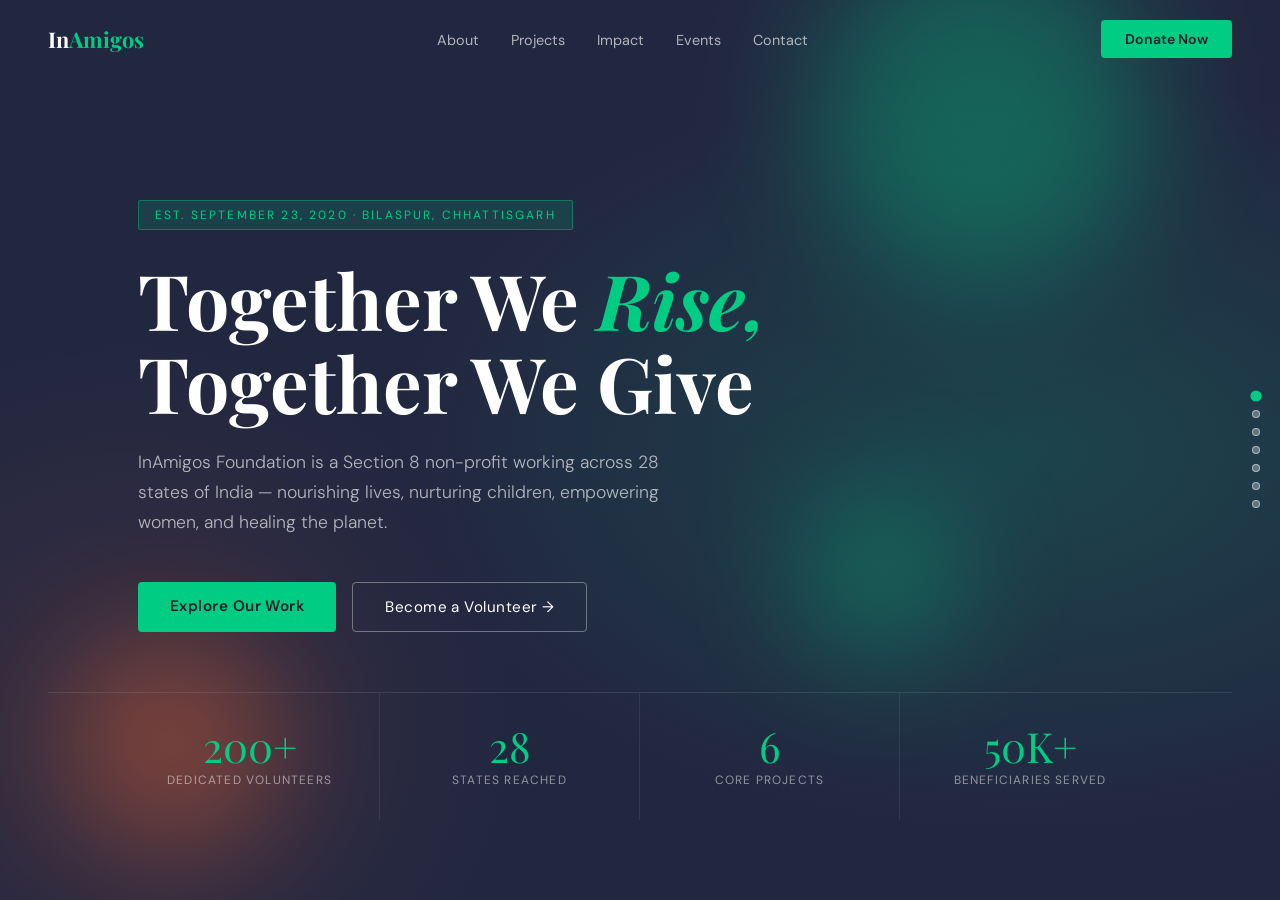
==== commit 8c7ff762: "Updated website changes" ====
--- a/index.html
+++ b/index.html
@@ -3,7 +3,10 @@
 <head>
 <meta charset="UTF-8">
 <meta name="viewport" content="width=device-width, initial-scale=1.0">
-<meta name="description" content="InAmigos Foundation – A Section 8 non-profit working across 28 states of India.">
+<meta name="description" content="InAmigos Foundation – A Section 8 non-profit working across 28 states of India, nourishing lives, nurturing children, empowering women, and healing the planet.">
+<meta name="keywords" content="InAmigos Foundation, NGO India, donate, volunteer, social impact, Chhattisgarh">
+<meta property="og:title" content="InAmigos Foundation – Together We Rise">
+<meta property="og:description" content="Serving 50,000+ beneficiaries across 28 states through food, education, women empowerment, animal welfare & environment.">
 <title>InAmigos Foundation – Together We Rise</title>
 <link rel="preconnect" href="https://fonts.googleapis.com">
 <link href="https://fonts.googleapis.com/css2?family=Playfair+Display:ital,wght@0,700;0,900;1,700&family=DM+Sans:wght@300;400;500&display=swap" rel="stylesheet">
@@ -11,9 +14,9 @@
 </head>
 <body>
 
-<!-- NAV -->
+<!-- NAV (outside wrapper, fixed) -->
 <nav id="navbar">
-  <a href="#hero" class="nav-logo">In<span>Amigos</span></a>
+  <a href="#" class="nav-logo">In<span>Amigos</span></a>
   <ul class="nav-links">
     <li><a href="#about">About</a></li>
     <li><a href="#projects">Projects</a></li>
@@ -27,198 +30,263 @@
   </button>
 </nav>
 
-<!-- MOBILE MENU -->
+<!-- MOBILE MENU (outside wrapper, fixed) -->
 <div class="mobile-menu" id="mobileMenu">
-  <a href="#about">About</a>
-  <a href="#projects">Projects</a>
-  <a href="#impact">Impact</a>
-  <a href="#events">Events</a>
-  <a href="#contact">Contact</a>
+  <a href="#about" onclick="closeMenu()">About</a>
+  <a href="#projects" onclick="closeMenu()">Projects</a>
+  <a href="#impact" onclick="closeMenu()">Impact</a>
+  <a href="#events" onclick="closeMenu()">Events</a>
+  <a href="#contact" onclick="closeMenu()">Contact</a>
   <a href="https://rzp.io/l/kWQ87HP" target="_blank" class="mobile-donate">Donate Now</a>
 </div>
 
-<!-- SLIDE 1: HERO -->
-<section class="hero slide" id="hero">
-  <div class="orb orb1"></div>
-  <div class="orb orb2"></div>
-  <div class="orb orb3"></div>
-  <div class="hero-inner">
-    <span class="tagline">Est. September 23, 2020 · Bilaspur, Chhattisgarh</span>
-    <h1>Together We <em>Rise,</em><br>Together We Give</h1>
-    <p class="hero-sub">InAmigos Foundation is a Section 8 non-profit working across 28 states of India — nourishing lives, nurturing children, empowering women, and healing the planet.</p>
-    <div class="hero-cta-row">
-      <a href="#projects" class="btn-primary">Explore Our Work</a>
-      <a href="https://forms.gle/AB4c1hLaDDmtrKGU7" target="_blank" class="btn-ghost">Become a Volunteer →</a>
-    </div>
-  </div>
-  <div class="hero-stats">
-    <div class="stat"><span class="stat-num">200+</span><span class="stat-label">Dedicated Volunteers</span></div>
-    <div class="stat"><span class="stat-num">28</span><span class="stat-label">States Reached</span></div>
-    <div class="stat"><span class="stat-num">6</span><span class="stat-label">Core Projects</span></div>
-    <div class="stat"><span class="stat-num">50K+</span><span class="stat-label">Beneficiaries Served</span></div>
-  </div>
-</section>
-
-<!-- SLIDE 2: ABOUT -->
-<section class="about-section slide" id="about">
-  <div class="container">
-    <div class="about-grid">
-      <div class="about-text">
-        <span class="section-label">About Us</span>
-        <h2 class="section-heading">Who We Are</h2>
-        <p>InAmigos Foundation was founded by <strong>Mr. Govind Shukla</strong> on September 23, 2020. Headquartered in Sipat Ujwal Nagar, Bilaspur, Chhattisgarh, we are a Central Government-licensed Section 8 non-profit committed to building an inclusive, compassionate, and empowered society.</p>
-        <p>We hold <strong>80G &amp; 12A certifications</strong> ensuring donor tax benefits and full accountability. As a CSR-1 and NITI Aayog registered body, we collaborate with corporate partners and align our mission with national development goals. Our <strong>IAF ISO 9001:2015</strong> certification reflects our commitment to quality.</p>
-        <div class="cert-badges">
-          <span class="badge">Section 8 Registered</span>
-          <span class="badge">80G &amp; 12A Certified</span>
-          <span class="badge">CSR-1 Registered</span>
-          <span class="badge">NITI Aayog</span>
-          <span class="badge">ISO 9001:2015</span>
-        </div>
-      </div>
-      <div class="about-visual">
-        <div class="about-card">
-          <blockquote>Every contribution is directed towards essential causes — food, education, women empowerment, animal welfare, and environmental sustainability across India.</blockquote>
-          <p class="founder">— Mr. Govind Shukla, Founder &amp; CEO</p>
-          <p class="founding-date">Founded September 23, 2020</p>
-        </div>
-      </div>
-    </div>
-  </div>
-</section>
-
-<!-- SLIDE 3: PROJECTS -->
-<section class="projects-section slide" id="projects">
-  <div class="container">
-    <div class="projects-intro">
-      <div>
-        <span class="section-label">Our Initiatives</span>
-        <h2 class="section-heading">Six Projects,<br>One Mission</h2>
-      </div>
-      <a href="https://inamigosfoundation.org.in/causes" target="_blank" class="btn-primary">View All Causes →</a>
-    </div>
-    <div class="projects-grid">
-      <div class="project-card featured">
-        <div class="project-visual p1"><span class="emoji">🍱</span><span class="project-num">01</span></div>
-        <div class="project-body">
-          <span class="project-tag">Food &amp; Clothing</span>
-          <h3>Project Seva</h3>
-          <p>Serving the underprivileged with hot meals, clean water, and clothing drives — because dignity begins with basic needs. Our volunteers conduct regular distribution camps across communities in need.</p>
-        </div>
-      </div>
-      <div class="project-card">
-        <div class="project-visual p2"><span class="emoji">📚</span><span class="project-num">02</span></div>
-        <div class="project-body">
-          <span class="project-tag">Education</span>
-          <h3>Project Bachpanshala</h3>
-          <p>Nurturing young minds through quality education for underprivileged children. We run learning centres and provide resources to bridge the education gap.</p>
-        </div>
-      </div>
-      <div class="project-card">
-        <div class="project-visual p3"><span class="emoji">🐾</span><span class="project-num">03</span></div>
-        <div class="project-body">
-          <span class="project-tag">Animal Welfare</span>
-          <h3>Project Jeev</h3>
-          <p>Animal rescue, protection, feeding, and medical care. Because compassion knows no species — we believe all living beings deserve safety and dignity.</p>
-        </div>
-      </div>
-      <div class="project-card">
-        <div class="project-visual p4"><span class="emoji">👩‍💼</span><span class="project-num">04</span></div>
-        <div class="project-body">
-          <span class="project-tag">Women Empowerment</span>
-          <h3>Project Udaan</h3>
-          <p>Skill development and financial independence for women — soaring towards a brighter future through training programs and microenterprise support.</p>
-        </div>
-      </div>
-      <div class="project-card">
-        <div class="project-visual p5"><span class="emoji">🌱</span><span class="project-num">05</span></div>
-        <div class="project-body">
-          <span class="project-tag">Environment</span>
-          <h3>Project Prakriti</h3>
-          <p>Tree plantation, environmental conservation, and sustainability drives — planting seeds for a greener tomorrow and protecting nature for future generations.</p>
-        </div>
-      </div>
-      <div class="project-card">
-        <div class="project-visual p6"><span class="emoji">🎓</span><span class="project-num">06</span></div>
-        <div class="project-body">
-          <span class="project-tag">Skill Development</span>
-          <h3>Project Vikas</h3>
-          <p>Enhancing employability through vocational skill development programs, career guidance, and training — bridging the gap between potential and opportunity.</p>
-        </div>
-      </div>
-    </div>
-  </div>
-</section>
-
-<!-- SLIDE 4: IMPACT -->
-<section class="impact-section slide" id="impact">
-  <div class="container impact-inner">
-    <div>
-      <span class="section-label green-label">Social Impact</span>
-      <h2 class="section-heading white-heading">Why Our Work Matters</h2>
-    </div>
-    <div class="impact-grid">
-      <div class="impact-item"><div class="impact-icon">🍽️</div><div class="impact-text"><h4>Fighting Hunger &amp; Poverty</h4><p>Thousands of families across 28 states receive regular food and essential supplies through Project Seva, reducing malnutrition and restoring dignity.</p></div></div>
-      <div class="impact-item"><div class="impact-icon">📖</div><div class="impact-text"><h4>Breaking the Education Barrier</h4><p>Bachpanshala brings learning to children who would otherwise be left behind, creating pathways out of poverty through quality education.</p></div></div>
-      <div class="impact-item"><div class="impact-icon">💪</div><div class="impact-text"><h4>Empowering Half the Sky</h4><p>Project Udaan helps women achieve economic independence — transforming individual lives and entire communities through skill building.</p></div></div>
-      <div class="impact-item"><div class="impact-icon">🌍</div><div class="impact-text"><h4>Healing Our Planet</h4><p>Prakriti's conservation drives and mass tree plantations contribute to a healthier environment, aligning grassroots action with sustainability goals.</p></div></div>
-      <div class="impact-item"><div class="impact-icon">🐕</div><div class="impact-text"><h4>Giving a Voice to the Voiceless</h4><p>Project Jeev rescues and rehabilitates animals in distress, fostering a culture of empathy and co-existence across communities.</p></div></div>
-      <div class="impact-item"><div class="impact-icon">🚀</div><div class="impact-text"><h4>Building Tomorrow's Workforce</h4><p>Project Vikas equips youth with market-relevant skills, reducing unemployment and turning potential into opportunity across India.</p></div></div>
-    </div>
-  </div>
-</section>
-
-<!-- SLIDE 5: EVENTS -->
-<section class="events-section slide" id="events">
-  <div class="container">
-    <div>
-      <span class="section-label">Recent Events</span>
-      <h2 class="section-heading">Making Every Day Count</h2>
-    </div>
-    <div class="events-row">
-      <div class="event-card"><div class="event-img p5">💧</div><div class="event-meta"><p class="event-date">22 March 2025 · Community</p><h4>World Water Day 2025</h4><p>Highlighting the importance of water conservation and collective action to ensure clean water access for all communities.</p></div></div>
-      <div class="event-card"><div class="event-img p2">😊</div><div class="event-meta"><p class="event-date">20 March 2025 · Community</p><h4>International Day of Happiness 2025</h4><p>Spreading joy, positivity, and well-being through engaging activities, workshops, and inspiring community discussions.</p></div></div>
-      <div class="event-card"><div class="event-img p3">🔬</div><div class="event-meta"><p class="event-date">11 February 2025 · Education</p><h4>Women &amp; Girls in Science Day</h4><p>Celebrating and inspiring women and girls in STEM, fostering inclusion and encouraging the next generation of scientists.</p></div></div>
-    </div>
-  </div>
-</section>
-
-<!-- SLIDE 6: CTA -->
-<section class="cta-section slide" id="cta">
-  <h2>Ready to Be the Change?</h2>
-  <p>Whether you donate, volunteer, or simply spread the word — every action moves us closer to a more compassionate India.</p>
-  <div class="cta-buttons">
-    <a href="https://rzp.io/l/kWQ87HP" target="_blank" class="btn-dark">Donate Today</a>
-    <a href="https://forms.gle/AB4c1hLaDDmtrKGU7" target="_blank" class="btn-outline-dark">Join as Volunteer</a>
-  </div>
-</section>
-
-<!-- SLIDE 7: FOOTER / CONTACT -->
-<footer class="slide" id="contact">
-  <div class="footer-inner">
-    <div class="footer-brand">
-      <div class="logo-text">In<span>Amigos</span> Foundation</div>
-      <p>A Section 8 non-profit bringing positive change in food, education, women empowerment, animal welfare, environment &amp; skill development across India.</p>
-      <div class="footer-social">
-        <a href="https://www.facebook.com/inamigos.inamigos" target="_blank" class="social-dot" aria-label="Facebook">f</a>
-        <a href="https://www.instagram.com/inamigos/" target="_blank" class="social-dot" aria-label="Instagram">ig</a>
-        <a href="https://twitter.com" target="_blank" class="social-dot" aria-label="Twitter">tw</a>
-      </div>
-    </div>
-    <div class="footer-contact">
-      <p class="footer-contact-heading">Contact Us</p>
-      <p>Ward No. 5, Gram Post,<br>Sipat Ujwal Nagar,<br>Bilaspur, Chhattisgarh – 495555</p>
-      <p><a href="mailto:inamigosfoundation@gmail.com">inamigosfoundation@gmail.com</a></p>
-      <p><a href="mailto:support@inamigosfoundation.org.in">support@inamigosfoundation.org.in</a></p>
-      <p class="footer-phone">+91 626 730 9902</p>
-    </div>
-  </div>
-  <div class="footer-bottom">
-    <p>© 2025 InAmigos Foundation. All Rights Reserved. |
-      <a href="https://inamigosfoundation.org.in" target="_blank">inamigosfoundation.org.in</a>
-    </p>
-  </div>
-</footer>
+<!-- PAGE WRAPPER — scroll-snap container -->
+<div id="page-wrapper">
+
+  <!-- SLIDE 1: HERO -->
+  <section class="hero" id="hero">
+    <div class="orb orb1"></div>
+    <div class="orb orb2"></div>
+    <div class="orb orb3"></div>
+    <div class="hero-inner">
+      <span class="tagline">Est. September 23, 2020 · Bilaspur, Chhattisgarh</span>
+      <h1>Together We <em>Rise,</em><br>Together We Give</h1>
+      <p class="hero-sub">InAmigos Foundation is a Section 8 non-profit working across 28 states of India — nourishing lives, nurturing children, empowering women, and healing the planet.</p>
+      <div class="hero-cta-row">
+        <a href="#projects" class="btn-primary">Explore Our Work</a>
+        <a href="https://forms.gle/AB4c1hLaDDmtrKGU7" target="_blank" class="btn-ghost">Become a Volunteer →</a>
+      </div>
+    </div>
+    <div class="hero-stats">
+      <div class="stat"><span class="stat-num">200+</span><span class="stat-label">Dedicated Volunteers</span></div>
+      <div class="stat"><span class="stat-num">28</span><span class="stat-label">States Reached</span></div>
+      <div class="stat"><span class="stat-num">6</span><span class="stat-label">Core Projects</span></div>
+      <div class="stat"><span class="stat-num">50K+</span><span class="stat-label">Beneficiaries Served</span></div>
+    </div>
+  </section>
+
+  <!-- SLIDE 2: ABOUT -->
+  <section class="about-section" id="about">
+    <div class="container">
+      <div class="about-grid">
+        <div class="about-text reveal">
+          <span class="section-label">About Us</span>
+          <h2 class="section-heading">Who We Are</h2>
+          <p>InAmigos Foundation was founded by <strong>Mr. Govind Shukla</strong> on September 23, 2020. Headquartered in Sipat Ujwal Nagar, Bilaspur, Chhattisgarh, we are a Central Government-licensed Section 8 non-profit committed to building an inclusive, compassionate, and empowered society.</p>
+          <p>We hold <strong>80G &amp; 12A certifications</strong> ensuring donor tax benefits and full accountability. As a CSR-1 and NITI Aayog registered body, we collaborate with corporate partners and align our mission with national development goals. Our <strong>IAF ISO 9001:2015</strong> certification reflects our commitment to quality.</p>
+          <div class="cert-badges">
+            <span class="badge">Section 8 Registered</span>
+            <span class="badge">80G &amp; 12A Certified</span>
+            <span class="badge">CSR-1 Registered</span>
+            <span class="badge">NITI Aayog</span>
+            <span class="badge">ISO 9001:2015</span>
+          </div>
+        </div>
+        <div class="about-visual reveal">
+          <div class="about-card">
+            <blockquote>Every contribution is directed towards essential causes — food, education, women empowerment, animal welfare, and environmental sustainability across India.</blockquote>
+            <p class="founder">— Mr. Govind Shukla, Founder &amp; CEO</p>
+            <p class="founding-date">Founded September 23, 2020</p>
+          </div>
+        </div>
+      </div>
+    </div>
+  </section>
+
+  <!-- SLIDE 3: PROJECTS -->
+  <section class="projects-section" id="projects">
+    <div class="container">
+      <div class="projects-intro reveal">
+        <div>
+          <span class="section-label">Our Initiatives</span>
+          <h2 class="section-heading">Six Projects,<br>One Mission</h2>
+        </div>
+        <a href="https://inamigosfoundation.org.in/causes" target="_blank" class="btn-primary">View All Causes →</a>
+      </div>
+      <div class="projects-grid">
+        <div class="project-card featured reveal">
+          <div class="project-visual p1">
+            <span class="emoji">🍱</span>
+            <span class="project-num">01</span>
+          </div>
+          <div class="project-body">
+            <span class="project-tag">Food &amp; Clothing</span>
+            <h3>Project Seva</h3>
+            <p>Serving the underprivileged with hot meals, clean water, and clothing drives — because dignity begins with basic needs. Our volunteers conduct regular distribution camps across communities in need, ensuring no one sleeps hungry.</p>
+          </div>
+        </div>
+        <div class="project-card reveal">
+          <div class="project-visual p2"><span class="emoji">📚</span><span class="project-num">02</span></div>
+          <div class="project-body">
+            <span class="project-tag">Education</span>
+            <h3>Project Bachpanshala</h3>
+            <p>Nurturing young minds through quality education for underprivileged children. We run learning centres and provide resources to bridge the education gap.</p>
+          </div>
+        </div>
+        <div class="project-card reveal">
+          <div class="project-visual p3"><span class="emoji">🐾</span><span class="project-num">03</span></div>
+          <div class="project-body">
+            <span class="project-tag">Animal Welfare</span>
+            <h3>Project Jeev</h3>
+            <p>Animal rescue, protection, feeding, and medical care. Because compassion knows no species — we believe all living beings deserve safety and dignity.</p>
+          </div>
+        </div>
+        <div class="project-card reveal">
+          <div class="project-visual p4"><span class="emoji">👩‍💼</span><span class="project-num">04</span></div>
+          <div class="project-body">
+            <span class="project-tag">Women Empowerment</span>
+            <h3>Project Udaan</h3>
+            <p>Skill development and financial independence for women — soaring towards a brighter future through training programs, microenterprise support, and social inclusion.</p>
+          </div>
+        </div>
+        <div class="project-card reveal">
+          <div class="project-visual p5"><span class="emoji">🌱</span><span class="project-num">05</span></div>
+          <div class="project-body">
+            <span class="project-tag">Environment</span>
+            <h3>Project Prakriti</h3>
+            <p>Tree plantation, environmental conservation, and sustainability drives — planting seeds for a greener tomorrow and protecting nature for future generations.</p>
+          </div>
+        </div>
+        <div class="project-card reveal">
+          <div class="project-visual p6"><span class="emoji">🎓</span><span class="project-num">06</span></div>
+          <div class="project-body">
+            <span class="project-tag">Skill Development</span>
+            <h3>Project Vikas</h3>
+            <p>Enhancing employability through vocational skill development programs, career guidance, and training — bridging the gap between potential and opportunity.</p>
+          </div>
+        </div>
+      </div>
+    </div>
+  </section>
+
+  <!-- SLIDE 4: IMPACT -->
+  <section class="impact-section" id="impact">
+    <div class="container impact-inner">
+      <div class="reveal">
+        <span class="section-label green-label">Social Impact</span>
+        <h2 class="section-heading white-heading">Why Our Work Matters</h2>
+      </div>
+      <div class="impact-grid">
+        <div class="impact-item reveal">
+          <div class="impact-icon">🍽️</div>
+          <div class="impact-text">
+            <h4>Fighting Hunger &amp; Poverty</h4>
+            <p>Thousands of families across 28 states receive regular food and essential supplies through Project Seva, reducing malnutrition and restoring dignity.</p>
+          </div>
+        </div>
+        <div class="impact-item reveal">
+          <div class="impact-icon">📖</div>
+          <div class="impact-text">
+            <h4>Breaking the Education Barrier</h4>
+            <p>Bachpanshala brings learning to children who would otherwise be left behind, creating pathways out of poverty through quality education.</p>
+          </div>
+        </div>
+        <div class="impact-item reveal">
+          <div class="impact-icon">💪</div>
+          <div class="impact-text">
+            <h4>Empowering Half the Sky</h4>
+            <p>Project Udaan helps women achieve economic independence — transforming individual lives and entire communities through skill building.</p>
+          </div>
+        </div>
+        <div class="impact-item reveal">
+          <div class="impact-icon">🌍</div>
+          <div class="impact-text">
+            <h4>Healing Our Planet</h4>
+            <p>Prakriti's conservation drives and mass tree plantations contribute to a healthier environment, aligning grassroots action with sustainability goals.</p>
+          </div>
+        </div>
+        <div class="impact-item reveal">
+          <div class="impact-icon">🐕</div>
+          <div class="impact-text">
+            <h4>Giving a Voice to the Voiceless</h4>
+            <p>Project Jeev rescues and rehabilitates animals in distress, fostering a culture of empathy and co-existence across communities.</p>
+          </div>
+        </div>
+        <div class="impact-item reveal">
+          <div class="impact-icon">🚀</div>
+          <div class="impact-text">
+            <h4>Building Tomorrow's Workforce</h4>
+            <p>Project Vikas equips youth with market-relevant skills, reducing unemployment and turning potential into opportunity across India.</p>
+          </div>
+        </div>
+      </div>
+    </div>
+  </section>
+
+  <!-- SLIDE 5: EVENTS -->
+  <section class="events-section" id="events">
+    <div class="container">
+      <div class="reveal">
+        <span class="section-label">Recent Events</span>
+        <h2 class="section-heading">Making Every Day Count</h2>
+      </div>
+      <div class="events-row">
+        <div class="event-card reveal">
+          <div class="event-img p5">💧</div>
+          <div class="event-meta">
+            <p class="event-date">22 March 2025 · Community</p>
+            <h4>World Water Day 2025</h4>
+            <p>Highlighting the importance of water conservation and collective action to ensure clean water access for all communities.</p>
+          </div>
+        </div>
+        <div class="event-card reveal">
+          <div class="event-img p2">😊</div>
+          <div class="event-meta">
+            <p class="event-date">20 March 2025 · Community</p>
+            <h4>International Day of Happiness 2025</h4>
+            <p>Spreading joy, positivity, and well-being through engaging activities, workshops, and inspiring community discussions.</p>
+          </div>
+        </div>
+        <div class="event-card reveal">
+          <div class="event-img p3">🔬</div>
+          <div class="event-meta">
+            <p class="event-date">11 February 2025 · Education</p>
+            <h4>Women &amp; Girls in Science Day</h4>
+            <p>Celebrating and inspiring women and girls in STEM, fostering inclusion and encouraging the next generation of scientists.</p>
+          </div>
+        </div>
+      </div>
+    </div>
+  </section>
+
+  <!-- SLIDE 6: CTA -->
+  <section class="cta-section">
+    <h2>Ready to Be the Change?</h2>
+    <p>Whether you donate, volunteer, or simply spread the word — every action moves us closer to a more compassionate India.</p>
+    <div class="cta-buttons">
+      <a href="https://rzp.io/l/kWQ87HP" target="_blank" class="btn-dark">Donate Today</a>
+      <a href="https://forms.gle/AB4c1hLaDDmtrKGU7" target="_blank" class="btn-outline-dark">Join as Volunteer</a>
+    </div>
+  </section>
+
+  <!-- SLIDE 7: FOOTER -->
+  <footer id="contact">
+    <div class="footer-inner">
+      <div class="footer-brand">
+        <div class="logo-text">In<span>Amigos</span> Foundation</div>
+        <p>A Section 8 non-profit bringing positive change in food, education, women empowerment, animal welfare, environment &amp; skill development across India.</p>
+        <div class="footer-social">
+          <a href="https://www.facebook.com/inamigos.inamigos" target="_blank" class="social-dot" aria-label="Facebook">f</a>
+          <a href="https://www.instagram.com/inamigos/" target="_blank" class="social-dot" aria-label="Instagram">ig</a>
+          <a href="https://twitter.com" target="_blank" class="social-dot" aria-label="Twitter">tw</a>
+        </div>
+      </div>
+      <div class="footer-contact">
+        <p class="footer-contact-heading">Contact Us</p>
+        <p>Ward No. 5, Gram Post,<br>Sipat Ujwal Nagar,<br>Bilaspur, Chhattisgarh – 495555</p>
+        <p><a href="mailto:inamigosfoundation@gmail.com">inamigosfoundation@gmail.com</a></p>
+        <p><a href="mailto:support@inamigosfoundation.org.in">support@inamigosfoundation.org.in</a></p>
+        <p class="footer-phone">+91 626 730 9902</p>
+      </div>
+    </div>
+    <div class="footer-bottom">
+      <p>© 2025 InAmigos Foundation. All Rights Reserved. |
+        <a href="https://inamigosfoundation.org.in" target="_blank">inamigosfoundation.org.in</a>
+      </p>
+    </div>
+  </footer>
+
+</div><!-- end #page-wrapper -->
 
 <!-- FLOATING BUTTONS -->
 <div class="floating-btns">
--- a/css/style.css
+++ b/css/style.css
@@ -11,33 +11,49 @@
 
 /* ── RESET ── */
 *, *::before, *::after { box-sizing: border-box; margin: 0; padding: 0; }
-
-/* ── NO SCROLL — FIXED VIEWPORT ── */
+html { scroll-behavior: unset !important; }
+
+/* ── SLIDE MODE ── */
 html, body {
   height: 100%;
   overflow: hidden;
+}
+body {
   font-family: 'DM Sans', sans-serif;
   background: var(--cream);
   color: var(--dark);
+  overflow-x: hidden;
 }
 a { text-decoration: none; }
 img { max-width: 100%; display: block; }
 
-/* ── SLIDE SYSTEM ── */
-.slide {
-  display: none;
-  position: fixed;
-  inset: 0;
+/* Main scroll container */
+#page-wrapper {
+  height: 100vh;
+  overflow-y: scroll;
+  scroll-snap-type: y mandatory;
+  scroll-behavior: smooth;
+}
+
+/* Every section is a full slide */
+#page-wrapper > section,
+#page-wrapper > footer {
+  scroll-snap-align: start;
+  scroll-snap-stop: always;
+  height: 100vh;
   overflow-y: auto;
   overflow-x: hidden;
 }
-.slide.active {
-  display: block;
-  animation: fadeIn 0.4s ease;
-}
-@keyframes fadeIn {
-  from { opacity: 0; transform: translateY(10px); }
-  to   { opacity: 1; transform: translateY(0); }
+
+/* CTA section also a full slide */
+#page-wrapper > .cta-section {
+  scroll-snap-align: start;
+  scroll-snap-stop: always;
+  height: 100vh;
+  display: flex;
+  flex-direction: column;
+  justify-content: center;
+  overflow: hidden;
 }
 
 /* ── NAV ── */
@@ -64,7 +80,11 @@
   font-weight: 700;
 }
 .nav-logo span { color: var(--green); }
-.nav-links { display: flex; gap: 32px; list-style: none; }
+.nav-links {
+  display: flex;
+  gap: 32px;
+  list-style: none;
+}
 .nav-links a {
   color: rgba(255,255,255,0.65);
   font-size: 0.9rem;
@@ -82,6 +102,7 @@
 }
 .nav-btn:hover { opacity: 0.88; transform: translateY(-1px); }
 
+/* Hamburger */
 .hamburger {
   display: none;
   flex-direction: column;
@@ -92,10 +113,15 @@
   padding: 4px;
 }
 .hamburger span {
-  display: block; width: 26px; height: 2px;
-  background: var(--white); border-radius: 2px;
+  display: block;
+  width: 26px;
+  height: 2px;
+  background: var(--white);
+  border-radius: 2px;
   transition: var(--transition);
 }
+
+/* Mobile Menu */
 .mobile-menu {
   display: none;
   flex-direction: column;
@@ -128,7 +154,7 @@
 
 /* ── HERO ── */
 .hero {
-  min-height: 100vh;
+  height: 100vh;
   background: var(--navy);
   position: relative;
   display: flex;
@@ -138,192 +164,324 @@
 }
 .hero::before {
   content: '';
-  position: absolute; inset: 0;
+  position: absolute;
+  inset: 0;
   background:
     radial-gradient(ellipse 70% 60% at 80% 50%, rgba(0,204,131,0.18) 0%, transparent 70%),
     radial-gradient(ellipse 50% 70% at 10% 80%, rgba(255,107,53,0.10) 0%, transparent 60%);
   pointer-events: none;
 }
 .orb {
-  position: absolute; border-radius: 50%;
-  filter: blur(60px); opacity: 0.35;
+  position: absolute;
+  border-radius: 50%;
+  filter: blur(60px);
+  opacity: 0.35;
   animation: drift 8s ease-in-out infinite alternate;
   pointer-events: none;
 }
-.orb1 { width: 340px; height: 340px; background: var(--green); top: -60px; right: 10%; }
+.orb1 { width: 340px; height: 340px; background: var(--green); top: -60px; right: 10%; animation-delay: 0s; }
 .orb2 { width: 220px; height: 220px; background: var(--accent); bottom: 5%; left: 5%; animation-delay: 2s; }
 .orb3 { width: 160px; height: 160px; background: var(--green); top: 55%; right: 25%; animation-delay: 4s; }
+
 @keyframes drift {
-  from { transform: translate(0,0) scale(1); }
-  to   { transform: translate(20px,-30px) scale(1.08); }
-}
+  from { transform: translate(0, 0) scale(1); }
+  to   { transform: translate(20px, -30px) scale(1.08); }
+}
+
 .hero-inner {
-  position: relative; z-index: 2;
-  max-width: 1100px; margin: 0 auto;
-  padding: 120px 48px 60px; width: 100%;
+  position: relative;
+  z-index: 2;
+  max-width: 1100px;
+  margin: 0 auto;
+  padding: 120px 48px 60px;
+  width: 100%;
 }
 .tagline {
   display: inline-block;
   background: rgba(0,204,131,0.15);
   border: 1px solid rgba(0,204,131,0.4);
-  color: var(--green); font-size: 0.75rem;
-  letter-spacing: 0.18em; text-transform: uppercase;
-  padding: 6px 16px; border-radius: 2px; margin-bottom: 28px;
+  color: var(--green);
+  font-size: 0.75rem;
+  letter-spacing: 0.18em;
+  text-transform: uppercase;
+  padding: 6px 16px;
+  border-radius: 2px;
+  margin-bottom: 28px;
   animation: fadeUp 0.8s ease both;
 }
 .hero h1 {
   font-family: 'Playfair Display', serif;
   font-size: clamp(2.8rem, 6vw, 5.2rem);
-  color: var(--white); line-height: 1.08; max-width: 800px;
+  color: var(--white);
+  line-height: 1.08;
+  max-width: 800px;
   animation: fadeUp 0.8s 0.15s ease both;
 }
 .hero h1 em { font-style: italic; color: var(--green); }
 .hero-sub {
-  margin-top: 24px; font-size: 1.1rem;
-  color: rgba(255,255,255,0.65); max-width: 560px;
-  line-height: 1.7; font-weight: 300;
+  margin-top: 24px;
+  font-size: 1.1rem;
+  color: rgba(255,255,255,0.65);
+  max-width: 560px;
+  line-height: 1.7;
+  font-weight: 300;
   animation: fadeUp 0.8s 0.3s ease both;
 }
 .hero-cta-row {
-  margin-top: 44px; display: flex; gap: 16px; flex-wrap: wrap;
+  margin-top: 44px;
+  display: flex;
+  gap: 16px;
+  flex-wrap: wrap;
   animation: fadeUp 0.8s 0.45s ease both;
 }
+
+/* ── BUTTONS ── */
+.btn-primary {
+  display: inline-block;
+  background: var(--green);
+  color: var(--dark);
+  font-weight: 600;
+  font-size: 0.95rem;
+  padding: 14px 32px;
+  border-radius: 4px;
+  letter-spacing: 0.03em;
+  transition: transform var(--transition), box-shadow var(--transition);
+}
+.btn-primary:hover { transform: translateY(-2px); box-shadow: 0 12px 32px rgba(0,204,131,0.35); }
+
+.btn-ghost {
+  display: inline-block;
+  border: 1.5px solid rgba(255,255,255,0.35);
+  color: var(--white);
+  font-size: 0.95rem;
+  padding: 14px 32px;
+  border-radius: 4px;
+  letter-spacing: 0.03em;
+  transition: border-color var(--transition), background var(--transition);
+}
+.btn-ghost:hover { border-color: var(--green); background: rgba(0,204,131,0.1); }
+
+.btn-dark {
+  display: inline-block;
+  background: var(--navy);
+  color: var(--white);
+  font-weight: 600;
+  font-size: 0.95rem;
+  padding: 16px 36px;
+  border-radius: 4px;
+  letter-spacing: 0.03em;
+  transition: transform var(--transition), box-shadow var(--transition);
+}
+.btn-dark:hover { transform: translateY(-2px); box-shadow: 0 12px 32px rgba(34,39,64,0.35); }
+
+.btn-outline-dark {
+  display: inline-block;
+  border: 2px solid var(--navy);
+  color: var(--navy);
+  font-weight: 600;
+  font-size: 0.95rem;
+  padding: 14px 34px;
+  border-radius: 4px;
+  letter-spacing: 0.03em;
+  transition: background var(--transition);
+}
+.btn-outline-dark:hover { background: rgba(34,39,64,0.1); }
+
+/* ── HERO STATS ── */
 .hero-stats {
-  position: relative; z-index: 2;
+  position: relative;
+  z-index: 2;
   border-top: 1px solid rgba(255,255,255,0.1);
-  display: flex; justify-content: center; flex-wrap: wrap;
+  display: flex;
+  justify-content: center;
+  flex-wrap: wrap;
 }
 .stat {
-  flex: 1 1 180px; max-width: 260px;
-  padding: 32px 28px; text-align: center;
+  flex: 1 1 180px;
+  max-width: 260px;
+  padding: 32px 28px;
+  text-align: center;
   border-right: 1px solid rgba(255,255,255,0.08);
   animation: fadeUp 0.8s 0.6s ease both;
 }
 .stat:last-child { border-right: none; }
 .stat-num {
   font-family: 'Playfair Display', serif;
-  font-size: 2.6rem; color: var(--green);
-  display: block; line-height: 1;
+  font-size: 2.6rem;
+  color: var(--green);
+  display: block;
+  line-height: 1;
 }
 .stat-label {
-  font-size: 0.75rem; color: rgba(255,255,255,0.5);
-  text-transform: uppercase; letter-spacing: 0.1em;
-  margin-top: 6px; display: block;
-}
-
-/* ── BUTTONS ── */
-.btn-primary {
-  display: inline-block; background: var(--green);
-  color: var(--dark); font-weight: 600; font-size: 0.95rem;
-  padding: 14px 32px; border-radius: 4px; letter-spacing: 0.03em;
-  transition: transform var(--transition), box-shadow var(--transition);
-}
-.btn-primary:hover { transform: translateY(-2px); box-shadow: 0 12px 32px rgba(0,204,131,0.35); }
-.btn-ghost {
-  display: inline-block; border: 1.5px solid rgba(255,255,255,0.35);
-  color: var(--white); font-size: 0.95rem; padding: 14px 32px;
-  border-radius: 4px; letter-spacing: 0.03em;
-  transition: border-color var(--transition), background var(--transition);
-}
-.btn-ghost:hover { border-color: var(--green); background: rgba(0,204,131,0.1); }
-.btn-dark {
-  display: inline-block; background: var(--navy);
-  color: var(--white); font-weight: 600; font-size: 0.95rem;
-  padding: 16px 36px; border-radius: 4px; letter-spacing: 0.03em;
-  transition: transform var(--transition), box-shadow var(--transition);
-}
-.btn-dark:hover { transform: translateY(-2px); box-shadow: 0 12px 32px rgba(34,39,64,0.35); }
-.btn-outline-dark {
-  display: inline-block; border: 2px solid var(--navy);
-  color: var(--navy); font-weight: 600; font-size: 0.95rem;
-  padding: 14px 34px; border-radius: 4px; letter-spacing: 0.03em;
-  transition: background var(--transition);
-}
-.btn-outline-dark:hover { background: rgba(34,39,64,0.1); }
+  font-size: 0.75rem;
+  color: rgba(255,255,255,0.5);
+  text-transform: uppercase;
+  letter-spacing: 0.1em;
+  margin-top: 6px;
+  display: block;
+}
 
 /* ── SHARED SECTION STYLES ── */
+section { padding: 100px 48px; }
+.container { max-width: 1100px; margin: 0 auto; }
+
 .section-label {
-  display: inline-flex; align-items: center; gap: 10px;
-  font-size: 0.75rem; text-transform: uppercase;
-  letter-spacing: 0.18em; color: var(--green);
-  font-weight: 500; margin-bottom: 16px;
+  display: inline-flex;
+  align-items: center;
+  gap: 10px;
+  font-size: 0.75rem;
+  text-transform: uppercase;
+  letter-spacing: 0.18em;
+  color: var(--green);
+  font-weight: 500;
+  margin-bottom: 16px;
 }
 .section-label::before {
-  content: ''; display: block;
-  width: 28px; height: 2px; background: var(--green);
+  content: '';
+  display: block;
+  width: 28px;
+  height: 2px;
+  background: var(--green);
 }
 .green-label { color: var(--green); }
 .green-label::before { background: var(--green); }
+
 .section-heading {
   font-family: 'Playfair Display', serif;
   font-size: clamp(2rem, 4vw, 3rem);
-  line-height: 1.15; color: var(--dark);
+  line-height: 1.15;
+  color: var(--dark);
 }
 .white-heading { color: var(--white); }
-.container { max-width: 1100px; margin: 0 auto; }
 
 /* ── ABOUT ── */
 .about-section {
   background: var(--white);
-  padding: 100px 48px;
-  min-height: 100vh;
-  display: flex; align-items: center;
+  display: flex;
+  align-items: center;
 }
 .about-grid {
-  display: grid; grid-template-columns: 1fr 1fr;
-  gap: 80px; align-items: center;
-}
-.about-text p { margin-top: 20px; font-size: 1rem; line-height: 1.8; color: #444; font-weight: 300; }
-.cert-badges { margin-top: 28px; display: flex; flex-wrap: wrap; gap: 10px; }
+  display: grid;
+  grid-template-columns: 1fr 1fr;
+  gap: 80px;
+  align-items: center;
+}
+.about-text p {
+  margin-top: 20px;
+  font-size: 1rem;
+  line-height: 1.8;
+  color: #444;
+  font-weight: 300;
+}
+.cert-badges {
+  margin-top: 28px;
+  display: flex;
+  flex-wrap: wrap;
+  gap: 10px;
+}
 .badge {
-  background: var(--cream); border: 1px solid rgba(0,0,0,0.1);
-  padding: 6px 14px; border-radius: 2px;
-  font-size: 0.75rem; font-weight: 500; color: var(--navy); letter-spacing: 0.05em;
+  background: var(--cream);
+  border: 1px solid rgba(0,0,0,0.1);
+  padding: 6px 14px;
+  border-radius: 2px;
+  font-size: 0.75rem;
+  font-weight: 500;
+  color: var(--navy);
+  letter-spacing: 0.05em;
 }
 .about-card {
-  background: var(--navy); color: var(--white);
-  border-radius: 8px; padding: 48px 40px;
-  position: relative; overflow: hidden;
+  background: var(--navy);
+  color: var(--white);
+  border-radius: 8px;
+  padding: 48px 40px;
+  position: relative;
+  overflow: hidden;
 }
 .about-card::before {
-  content: '"'; font-family: 'Playfair Display', serif;
-  font-size: 14rem; color: rgba(0,204,131,0.08);
-  position: absolute; top: -40px; left: 10px;
-  line-height: 1; pointer-events: none;
+  content: '"';
+  font-family: 'Playfair Display', serif;
+  font-size: 14rem;
+  color: rgba(0,204,131,0.08);
+  position: absolute;
+  top: -40px; left: 10px;
+  line-height: 1;
+  pointer-events: none;
 }
 .about-card blockquote {
-  font-family: 'Playfair Display', serif; font-style: italic;
-  font-size: 1.35rem; line-height: 1.55; position: relative; z-index: 1;
+  font-family: 'Playfair Display', serif;
+  font-style: italic;
+  font-size: 1.35rem;
+  line-height: 1.55;
+  position: relative;
+  z-index: 1;
 }
 .about-card .founder {
-  margin-top: 28px; font-size: 0.85rem; color: var(--green);
-  letter-spacing: 0.08em; font-weight: 500; position: relative; z-index: 1;
-}
-.founding-date { margin-top: 8px; font-size: 0.78rem; color: rgba(255,255,255,0.4); position: relative; z-index: 1; }
+  margin-top: 28px;
+  font-size: 0.85rem;
+  color: var(--green);
+  letter-spacing: 0.08em;
+  font-weight: 500;
+  position: relative;
+  z-index: 1;
+}
+.founding-date {
+  margin-top: 8px;
+  font-size: 0.78rem;
+  color: rgba(255,255,255,0.4);
+  position: relative;
+  z-index: 1;
+}
 
 /* ── PROJECTS ── */
-.projects-section { background: var(--cream); padding: 100px 48px; min-height: 100vh; }
+.projects-section {
+  background: var(--cream);
+  overflow-y: auto !important;
+}
 .projects-intro {
-  display: flex; justify-content: space-between;
-  align-items: flex-end; margin-bottom: 56px;
-  flex-wrap: wrap; gap: 20px;
-}
-.projects-grid { display: grid; grid-template-columns: repeat(3, 1fr); gap: 24px; }
+  display: flex;
+  justify-content: space-between;
+  align-items: flex-end;
+  margin-bottom: 56px;
+  flex-wrap: wrap;
+  gap: 20px;
+}
+.projects-grid {
+  display: grid;
+  grid-template-columns: repeat(3, 1fr);
+  gap: 24px;
+}
 .project-card {
-  background: var(--white); border-radius: 6px; overflow: hidden;
+  background: var(--white);
+  border-radius: 6px;
+  overflow: hidden;
   transition: transform var(--transition), box-shadow var(--transition);
 }
 .project-card:hover { transform: translateY(-6px); box-shadow: 0 24px 48px rgba(0,0,0,0.10); }
-.project-card.featured { grid-column: span 2; display: grid; grid-template-columns: 1fr 1fr; }
+.project-card.featured {
+  grid-column: span 2;
+  display: grid;
+  grid-template-columns: 1fr 1fr;
+}
 .project-visual {
-  min-height: 200px; position: relative;
-  display: flex; align-items: center; justify-content: center;
-}
-.project-visual .emoji { font-size: 3.5rem; position: relative; z-index: 1; }
+  min-height: 200px;
+  position: relative;
+  display: flex;
+  align-items: center;
+  justify-content: center;
+}
+.project-visual .emoji {
+  font-size: 3.5rem;
+  position: relative;
+  z-index: 1;
+}
 .project-visual .project-num {
-  font-family: 'Playfair Display', serif; font-size: 5rem;
-  color: rgba(255,255,255,0.07); position: absolute;
-  bottom: -10px; right: 12px; line-height: 1; font-weight: 900;
+  font-family: 'Playfair Display', serif;
+  font-size: 5rem;
+  color: rgba(255,255,255,0.07);
+  position: absolute;
+  bottom: -10px; right: 12px;
+  line-height: 1;
+  font-weight: 900;
 }
 .p1 { background: linear-gradient(135deg, #1a2f4a, #222740); }
 .p2 { background: linear-gradient(135deg, #1a3a2e, #0f4d35); }
@@ -332,100 +490,201 @@
 .p5 { background: linear-gradient(135deg, #1a3a3a, #0f4d4d); }
 .p6 { background: linear-gradient(135deg, #2e3a1a, #354d0f); }
 .project-body { padding: 28px 28px 32px; }
-.project-body h3 { font-family: 'Playfair Display', serif; font-size: 1.25rem; color: var(--navy); margin-bottom: 10px; }
+.project-body h3 {
+  font-family: 'Playfair Display', serif;
+  font-size: 1.25rem;
+  color: var(--navy);
+  margin-bottom: 10px;
+}
 .project-body p { font-size: 0.88rem; line-height: 1.7; color: #666; font-weight: 300; }
 .project-tag {
-  display: inline-block; background: rgba(0,204,131,0.12);
-  color: var(--green); font-size: 0.7rem; letter-spacing: 0.1em;
-  text-transform: uppercase; padding: 4px 10px; border-radius: 2px;
-  margin-bottom: 14px; font-weight: 500;
+  display: inline-block;
+  background: rgba(0,204,131,0.12);
+  color: var(--green);
+  font-size: 0.7rem;
+  letter-spacing: 0.1em;
+  text-transform: uppercase;
+  padding: 4px 10px;
+  border-radius: 2px;
+  margin-bottom: 14px;
+  font-weight: 500;
 }
 
 /* ── IMPACT ── */
 .impact-section {
-  background: var(--navy); padding: 100px 48px; min-height: 100vh;
-  position: relative; display: flex; align-items: center;
+  background: var(--navy);
+  position: relative;
+  overflow-y: auto !important;
+  display: flex;
+  align-items: center;
 }
 .impact-section::before {
-  content: ''; position: absolute; inset: 0;
+  content: '';
+  position: absolute;
+  inset: 0;
   background: radial-gradient(ellipse 80% 80% at 90% 10%, rgba(0,204,131,0.12) 0%, transparent 60%);
   pointer-events: none;
 }
 .impact-inner { position: relative; z-index: 1; }
-.impact-grid { display: grid; grid-template-columns: repeat(2,1fr); gap: 40px; margin-top: 56px; }
+.impact-grid {
+  display: grid;
+  grid-template-columns: repeat(2, 1fr);
+  gap: 40px;
+  margin-top: 56px;
+}
 .impact-item { display: flex; gap: 24px; align-items: flex-start; }
 .impact-icon {
-  width: 52px; height: 52px; background: rgba(0,204,131,0.15);
-  border: 1px solid rgba(0,204,131,0.3); border-radius: 4px;
-  display: flex; align-items: center; justify-content: center;
-  font-size: 1.4rem; flex-shrink: 0;
-}
-.impact-text h4 { font-family: 'Playfair Display', serif; font-size: 1.1rem; margin-bottom: 8px; color: var(--white); }
+  width: 52px; height: 52px;
+  background: rgba(0,204,131,0.15);
+  border: 1px solid rgba(0,204,131,0.3);
+  border-radius: 4px;
+  display: flex;
+  align-items: center;
+  justify-content: center;
+  font-size: 1.4rem;
+  flex-shrink: 0;
+}
+.impact-text h4 {
+  font-family: 'Playfair Display', serif;
+  font-size: 1.1rem;
+  margin-bottom: 8px;
+  color: var(--white);
+}
 .impact-text p { font-size: 0.88rem; color: rgba(255,255,255,0.55); line-height: 1.7; font-weight: 300; }
 
 /* ── EVENTS ── */
 .events-section {
-  background: var(--white); padding: 100px 48px; min-height: 100vh;
-  display: flex; align-items: center;
-}
-.events-row { display: grid; grid-template-columns: repeat(3,1fr); gap: 28px; margin-top: 56px; }
-.event-card { border: 1px solid rgba(0,0,0,0.08); border-radius: 6px; overflow: hidden; transition: border-color var(--transition); }
+  background: var(--white);
+  display: flex;
+  align-items: center;
+}
+.events-row {
+  display: grid;
+  grid-template-columns: repeat(3, 1fr);
+  gap: 28px;
+  margin-top: 56px;
+}
+.event-card {
+  border: 1px solid rgba(0,0,0,0.08);
+  border-radius: 6px;
+  overflow: hidden;
+  transition: border-color var(--transition);
+}
 .event-card:hover { border-color: var(--green); }
-.event-img { height: 180px; display: flex; align-items: center; justify-content: center; font-size: 4rem; }
+.event-img {
+  height: 180px;
+  display: flex;
+  align-items: center;
+  justify-content: center;
+  font-size: 4rem;
+}
 .event-meta { padding: 24px; }
-.event-date { font-size: 0.72rem; color: var(--green); font-weight: 500; letter-spacing: 0.08em; text-transform: uppercase; margin-bottom: 8px; }
-.event-meta h4 { font-family: 'Playfair Display', serif; font-size: 1.05rem; color: var(--navy); margin-bottom: 8px; line-height: 1.4; }
+.event-date {
+  font-size: 0.72rem;
+  color: var(--green);
+  font-weight: 500;
+  letter-spacing: 0.08em;
+  text-transform: uppercase;
+  margin-bottom: 8px;
+}
+.event-meta h4 {
+  font-family: 'Playfair Display', serif;
+  font-size: 1.05rem;
+  color: var(--navy);
+  margin-bottom: 8px;
+  line-height: 1.4;
+}
 .event-meta p { font-size: 0.82rem; color: #777; line-height: 1.6; font-weight: 300; }
 
 /* ── CTA ── */
 .cta-section {
-  background: var(--green); padding: 0 48px; min-height: 100vh;
-  text-align: center; position: relative; overflow: hidden;
-  display: flex; flex-direction: column; justify-content: center; align-items: center;
+  background: var(--green);
+  padding: 0 48px;
+  text-align: center;
+  position: relative;
+  overflow: hidden;
 }
 .cta-section::before {
-  content: 'ACT'; font-family: 'Playfair Display', serif;
-  font-size: 22vw; color: rgba(0,0,0,0.06);
-  position: absolute; top: 50%; left: 50%;
-  transform: translate(-50%,-50%); white-space: nowrap;
-  pointer-events: none; font-weight: 900;
+  content: 'ACT';
+  font-family: 'Playfair Display', serif;
+  font-size: 22vw;
+  color: rgba(0,0,0,0.06);
+  position: absolute;
+  top: 50%; left: 50%;
+  transform: translate(-50%, -50%);
+  white-space: nowrap;
+  pointer-events: none;
+  font-weight: 900;
 }
 .cta-section h2 {
   font-family: 'Playfair Display', serif;
-  font-size: clamp(2.2rem, 5vw, 4rem); color: var(--navy);
-  position: relative; z-index: 1; line-height: 1.15;
-  max-width: 700px; margin: 0 auto;
+  font-size: clamp(2.2rem, 5vw, 4rem);
+  color: var(--navy);
+  position: relative;
+  z-index: 1;
+  line-height: 1.15;
+  max-width: 700px;
+  margin: 0 auto;
 }
 .cta-section p {
-  margin: 20px auto 0; font-size: 1.05rem; color: rgba(34,39,64,0.7);
-  position: relative; z-index: 1; max-width: 480px;
-  font-weight: 300; line-height: 1.7;
+  margin: 20px auto 0;
+  font-size: 1.05rem;
+  color: rgba(34,39,64,0.7);
+  position: relative;
+  z-index: 1;
+  max-width: 480px;
+  font-weight: 300;
+  line-height: 1.7;
 }
 .cta-buttons {
-  margin-top: 44px; display: flex; gap: 16px;
-  justify-content: center; flex-wrap: wrap; position: relative; z-index: 1;
+  margin-top: 44px;
+  display: flex;
+  gap: 16px;
+  justify-content: center;
+  flex-wrap: wrap;
+  position: relative;
+  z-index: 1;
 }
 
 /* ── FOOTER ── */
 footer {
-  background: var(--dark); color: rgba(255,255,255,0.5);
-  padding: 64px 48px 40px; font-size: 0.85rem;
-  min-height: 100vh; display: flex; flex-direction: column; justify-content: center;
+  background: var(--dark);
+  color: rgba(255,255,255,0.5);
+  padding: 64px 48px 40px;
+  font-size: 0.85rem;
+  display: flex;
+  flex-direction: column;
+  justify-content: center;
 }
 .footer-inner {
-  max-width: 1100px; margin: 0 auto;
-  display: flex; justify-content: space-between;
-  align-items: flex-start; flex-wrap: wrap; gap: 48px;
-}
-.footer-brand .logo-text { font-family: 'Playfair Display', serif; font-size: 1.5rem; color: var(--white); font-weight: 700; }
+  max-width: 1100px;
+  margin: 0 auto;
+  display: flex;
+  justify-content: space-between;
+  align-items: flex-start;
+  flex-wrap: wrap;
+  gap: 48px;
+  width: 100%;
+}
+.footer-brand .logo-text {
+  font-family: 'Playfair Display', serif;
+  font-size: 1.5rem;
+  color: var(--white);
+  font-weight: 700;
+}
 .footer-brand .logo-text span { color: var(--green); }
 .footer-brand p { margin-top: 12px; max-width: 280px; line-height: 1.7; }
 .footer-social { display: flex; gap: 12px; margin-top: 20px; }
 .social-dot {
-  width: 36px; height: 36px; background: rgba(255,255,255,0.07);
-  border: 1px solid rgba(255,255,255,0.12); border-radius: 50%;
-  display: flex; align-items: center; justify-content: center;
-  font-size: 0.78rem; color: rgba(255,255,255,0.6);
+  width: 36px; height: 36px;
+  background: rgba(255,255,255,0.07);
+  border: 1px solid rgba(255,255,255,0.12);
+  border-radius: 50%;
+  display: flex;
+  align-items: center;
+  justify-content: center;
+  font-size: 0.78rem;
+  color: rgba(255,255,255,0.6);
   transition: background var(--transition), color var(--transition);
 }
 .social-dot:hover { background: var(--green); color: var(--dark); }
@@ -435,62 +694,107 @@
 .footer-contact a:hover { text-decoration: underline; }
 .footer-phone { margin-top: 6px; color: rgba(255,255,255,0.5); }
 .footer-bottom {
-  max-width: 1100px; margin: 40px auto 0;
-  padding-top: 24px; border-top: 1px solid rgba(255,255,255,0.08);
-  text-align: center; font-size: 0.78rem;
+  max-width: 1100px;
+  margin: 40px auto 0;
+  padding-top: 24px;
+  border-top: 1px solid rgba(255,255,255,0.08);
+  text-align: center;
+  font-size: 0.78rem;
+  width: 100%;
 }
 .footer-bottom a { color: var(--green); }
+
+/* ── SLIDE DOT INDICATORS ── */
+.slide-dots {
+  position: fixed;
+  right: 20px;
+  top: 50%;
+  transform: translateY(-50%);
+  z-index: 200;
+  display: flex;
+  flex-direction: column;
+  gap: 10px;
+}
+.slide-dot {
+  width: 8px;
+  height: 8px;
+  border-radius: 50%;
+  background: rgba(255,255,255,0.3);
+  border: 1px solid rgba(255,255,255,0.5);
+  cursor: pointer;
+  transition: all 0.3s ease;
+  padding: 0;
+}
+.slide-dot.active {
+  background: var(--green);
+  border-color: var(--green);
+  transform: scale(1.4);
+}
 
 /* ── ANIMATIONS ── */
 @keyframes fadeUp {
   from { opacity: 0; transform: translateY(24px); }
   to   { opacity: 1; transform: translateY(0); }
 }
-
-/* ── SLIDE DOT INDICATORS ── */
-.slide-dots {
-  position: fixed; right: 20px; top: 50%;
-  transform: translateY(-50%); z-index: 200;
-  display: flex; flex-direction: column; gap: 10px;
-}
-.slide-dot {
-  width: 8px; height: 8px; border-radius: 50%;
-  background: rgba(255,255,255,0.3);
-  border: 1px solid rgba(255,255,255,0.5);
-  cursor: pointer; transition: all 0.3s ease; padding: 0;
-}
-.slide-dot.active { background: var(--green); border-color: var(--green); transform: scale(1.4); }
+.reveal { opacity: 1; transform: translateY(0); }
+.reveal.visible { opacity: 1; transform: translateY(0); }
 
 /* ── FLOATING BUTTONS ── */
 .floating-btns {
-  position: fixed; bottom: 36px; right: 36px;
-  display: flex; flex-direction: column; gap: 12px; z-index: 999;
+  position: fixed;
+  bottom: 36px;
+  right: 36px;
+  display: flex;
+  flex-direction: column;
+  gap: 12px;
+  z-index: 999;
 }
 #goHome, #backToTop {
-  width: 48px; height: 48px; background: var(--green);
-  color: var(--dark); border: none; border-radius: 50%;
-  font-size: 1.4rem; cursor: pointer;
-  display: flex; align-items: center; justify-content: center;
+  width: 48px;
+  height: 48px;
+  background: var(--green);
+  color: var(--dark);
+  border: none;
+  border-radius: 50%;
+  font-size: 1.4rem;
+  cursor: pointer;
+  display: flex;
+  align-items: center;
+  justify-content: center;
   box-shadow: 0 4px 20px rgba(0,204,131,0.4);
-  opacity: 0; transform: translateY(20px);
+  opacity: 0;
+  transform: translateY(20px);
   transition: opacity 0.3s ease, transform 0.3s ease, background 0.2s;
-  pointer-events: none; text-decoration: none;
-}
-#goHome.visible, #backToTop.visible { opacity: 1; transform: translateY(0); pointer-events: all; }
-#goHome:hover, #backToTop:hover { background: var(--navy); color: var(--white); box-shadow: 0 4px 24px rgba(34,39,64,0.4); }
+  pointer-events: none;
+  text-decoration: none;
+}
+#goHome.visible, #backToTop.visible {
+  opacity: 1;
+  transform: translateY(0);
+  pointer-events: all;
+}
+#goHome:hover, #backToTop:hover {
+  background: var(--navy);
+  color: var(--white);
+  box-shadow: 0 4px 24px rgba(34,39,64,0.4);
+}
 
 /* ── RESPONSIVE ── */
 @media (max-width: 960px) {
   .floating-btns { bottom: 20px; right: 20px; }
   #goHome, #backToTop { width: 42px; height: 42px; font-size: 1.2rem; }
   .slide-dots { display: none; }
-  .about-section, .projects-section, .impact-section,
-  .events-section, .cta-section, footer { padding: 80px 24px 40px; }
+
+  section { padding: 72px 24px; }
+  .cta-section { padding: 0 24px; }
   nav { padding: 16px 24px; }
   nav.scrolled { padding: 12px 24px; }
+  footer { padding: 48px 24px 32px; }
+
   .nav-links { display: none; }
   .nav-btn { display: none; }
   .hamburger { display: flex; }
+
   .about-grid { grid-template-columns: 1fr; gap: 40px; }
   .projects-grid { grid-template-columns: 1fr; }
   .project-card.featured { grid-column: span 1; grid-template-columns: 1fr; }
@@ -501,6 +805,7 @@
   .stat { flex: 1 1 140px; border-right: none; border-bottom: 1px solid rgba(255,255,255,0.08); }
   .stat:last-child { border-bottom: none; }
 }
+
 @media (max-width: 480px) {
   .hero h1 { font-size: 2.4rem; }
   .hero-cta-row { flex-direction: column; }
